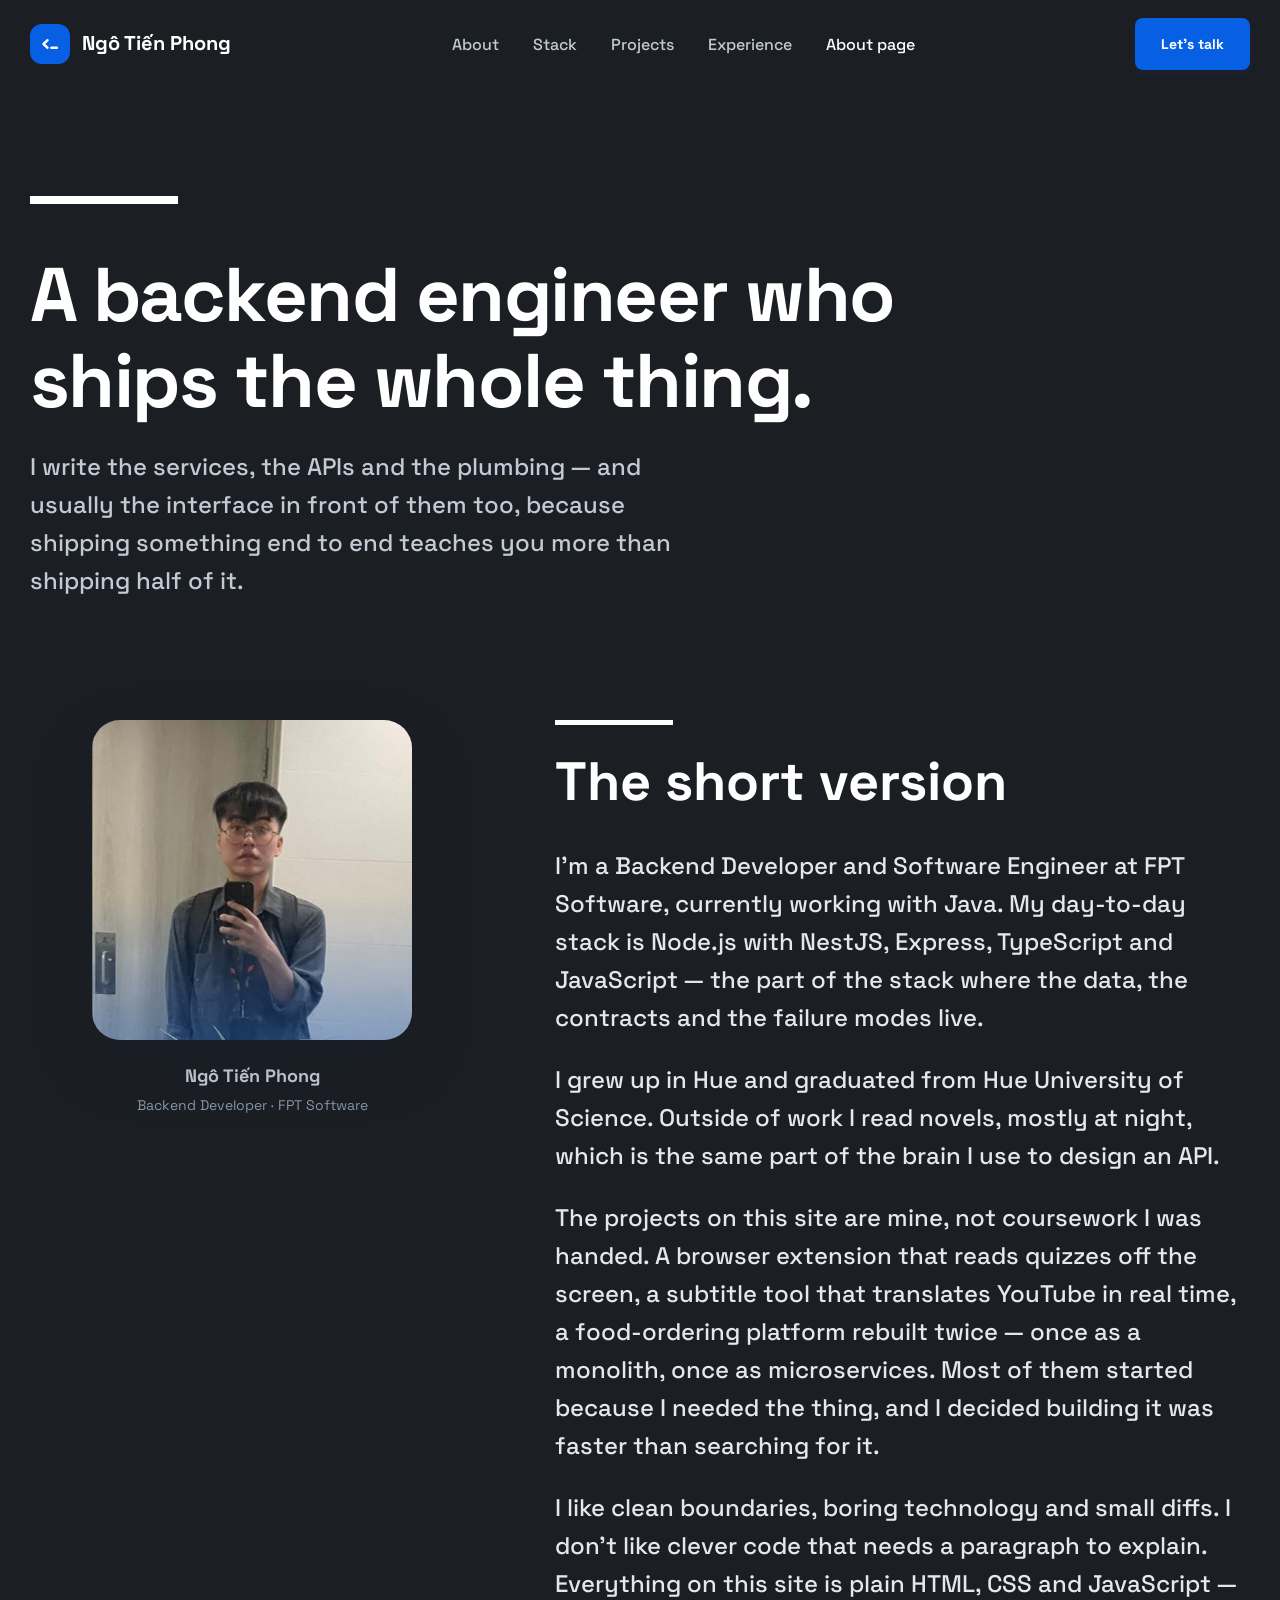
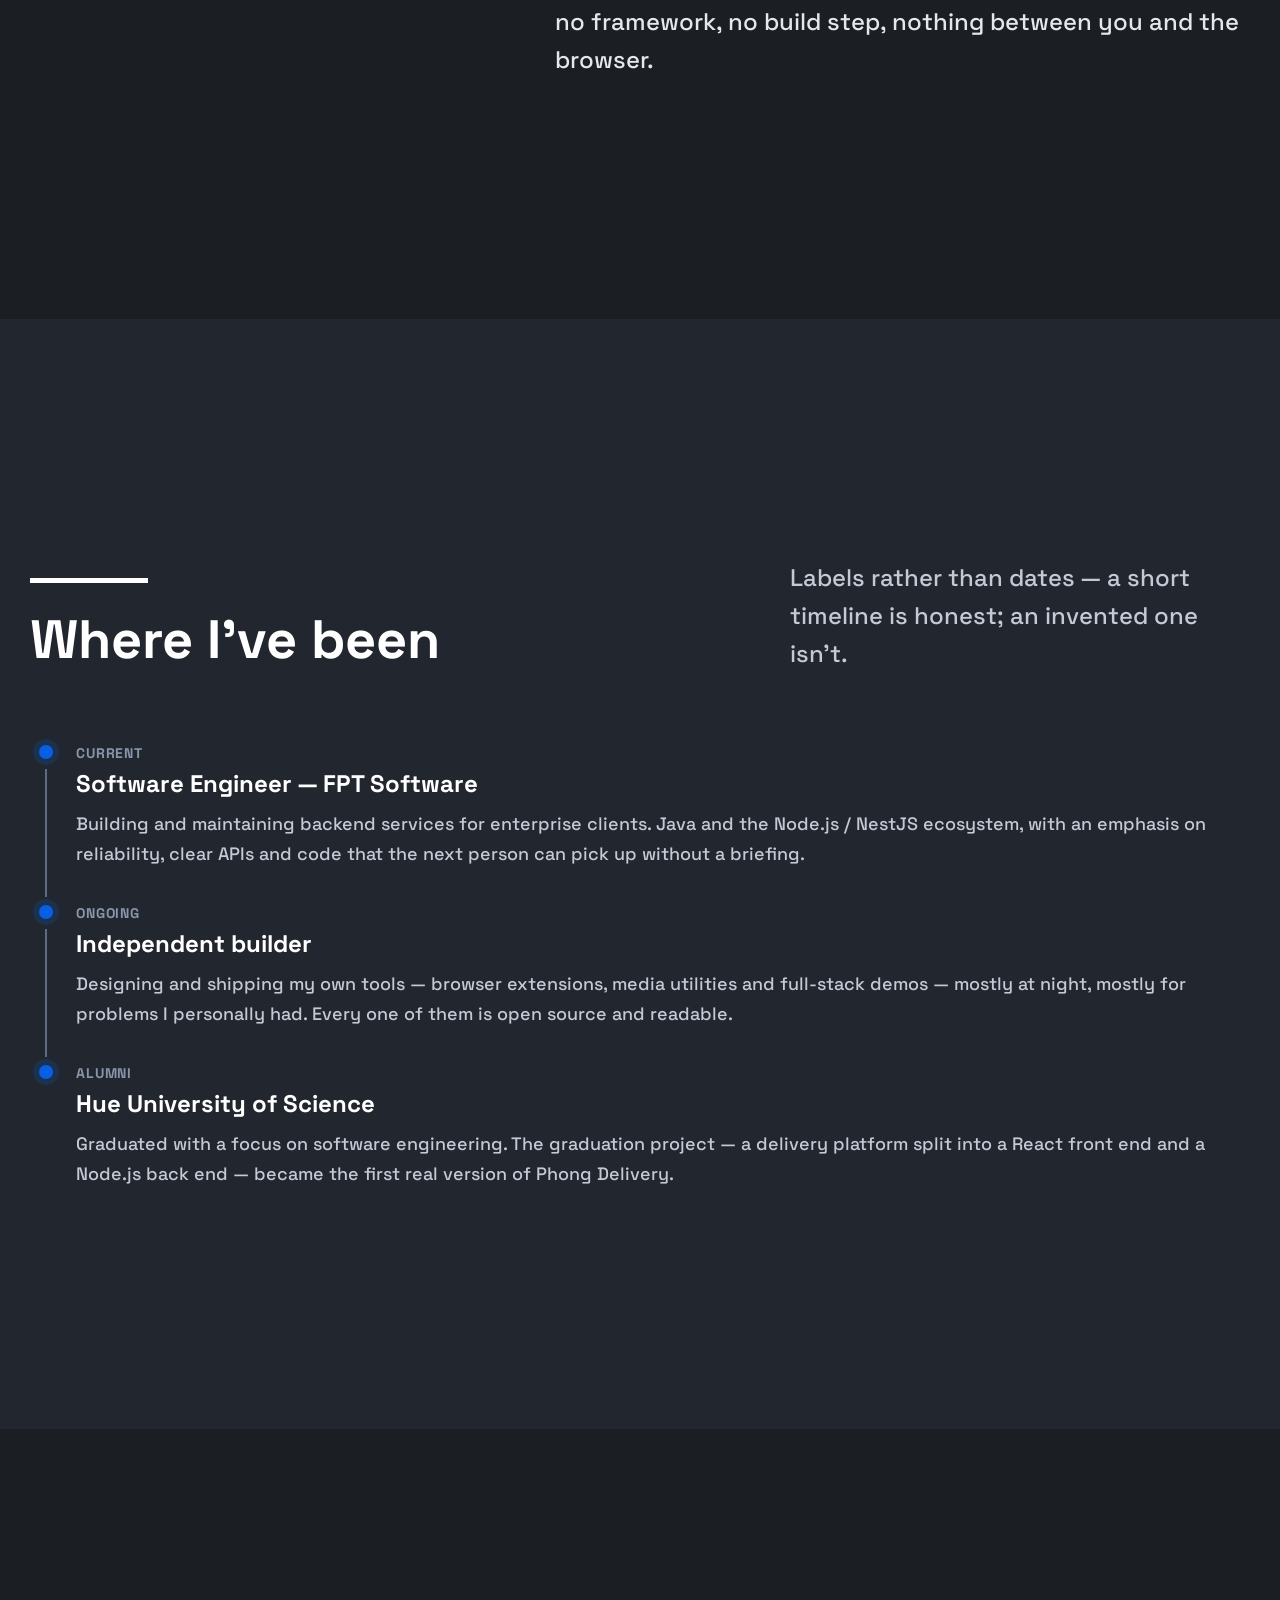
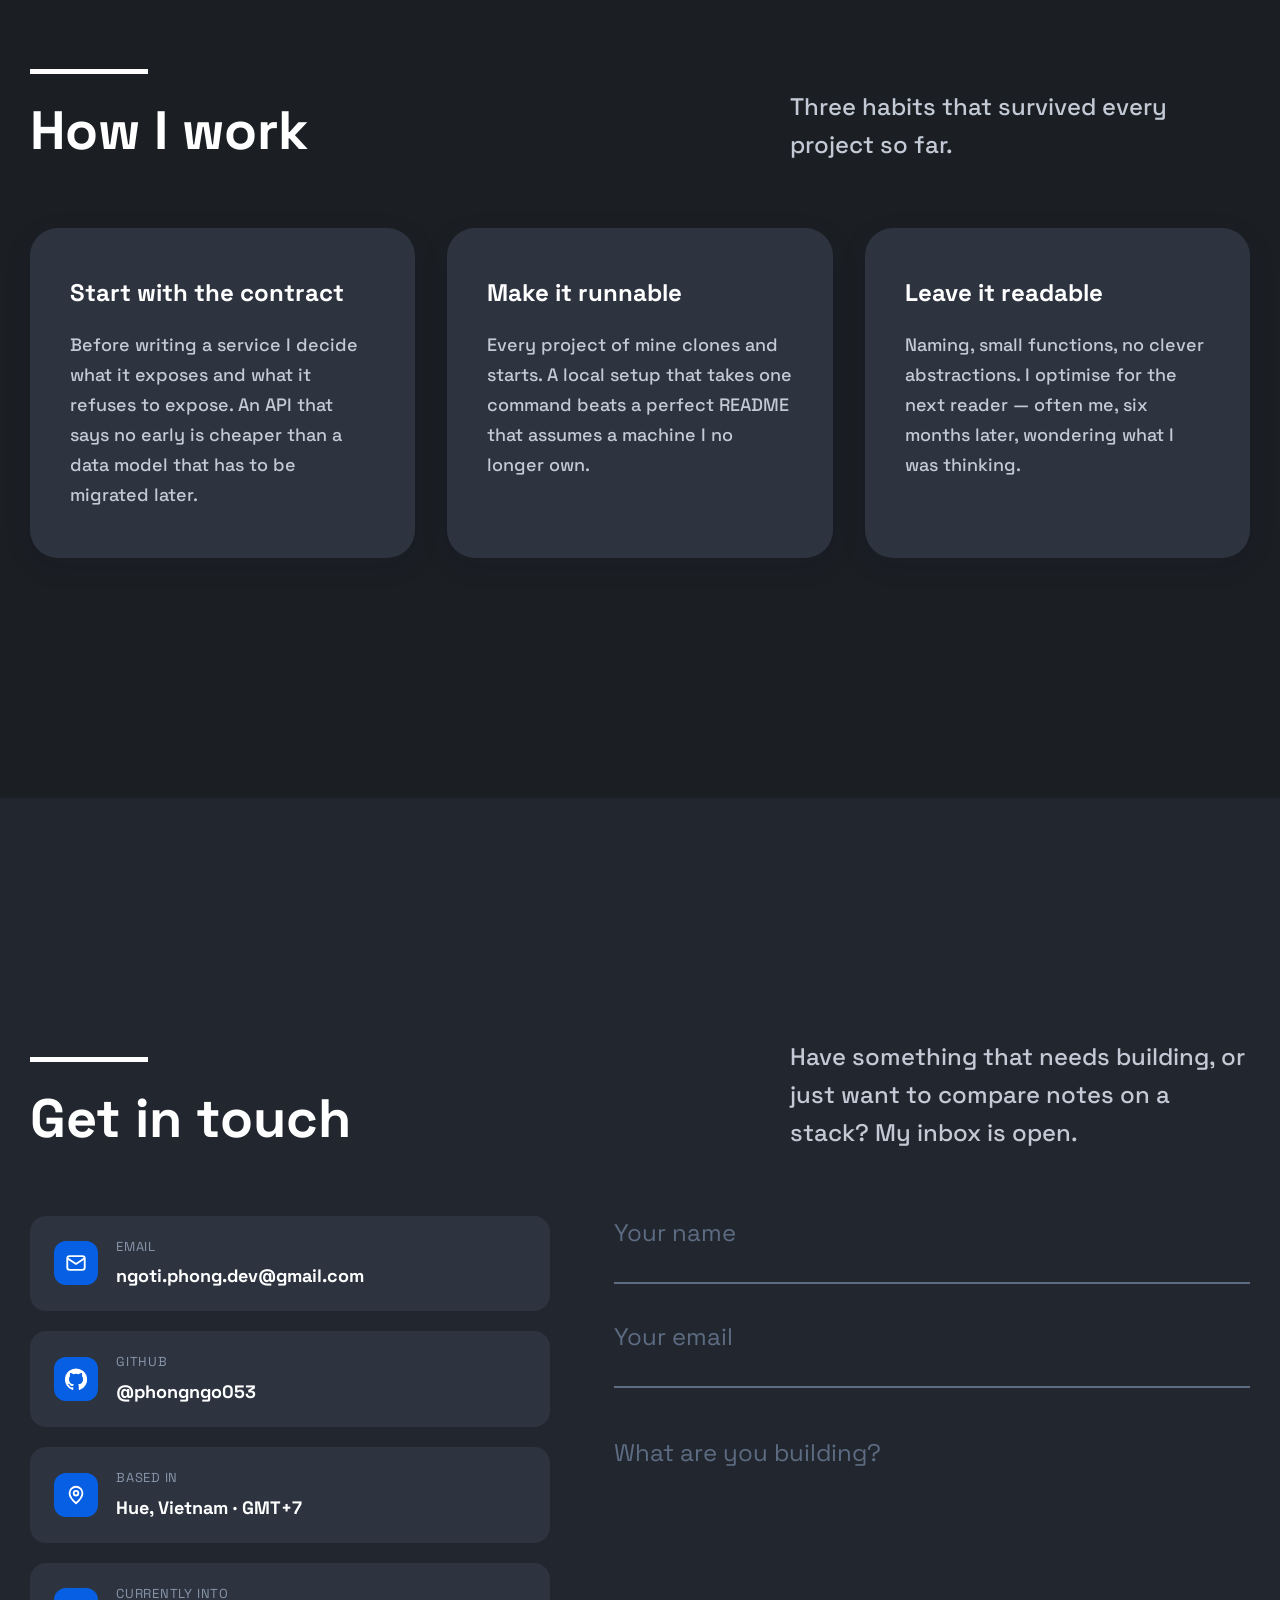
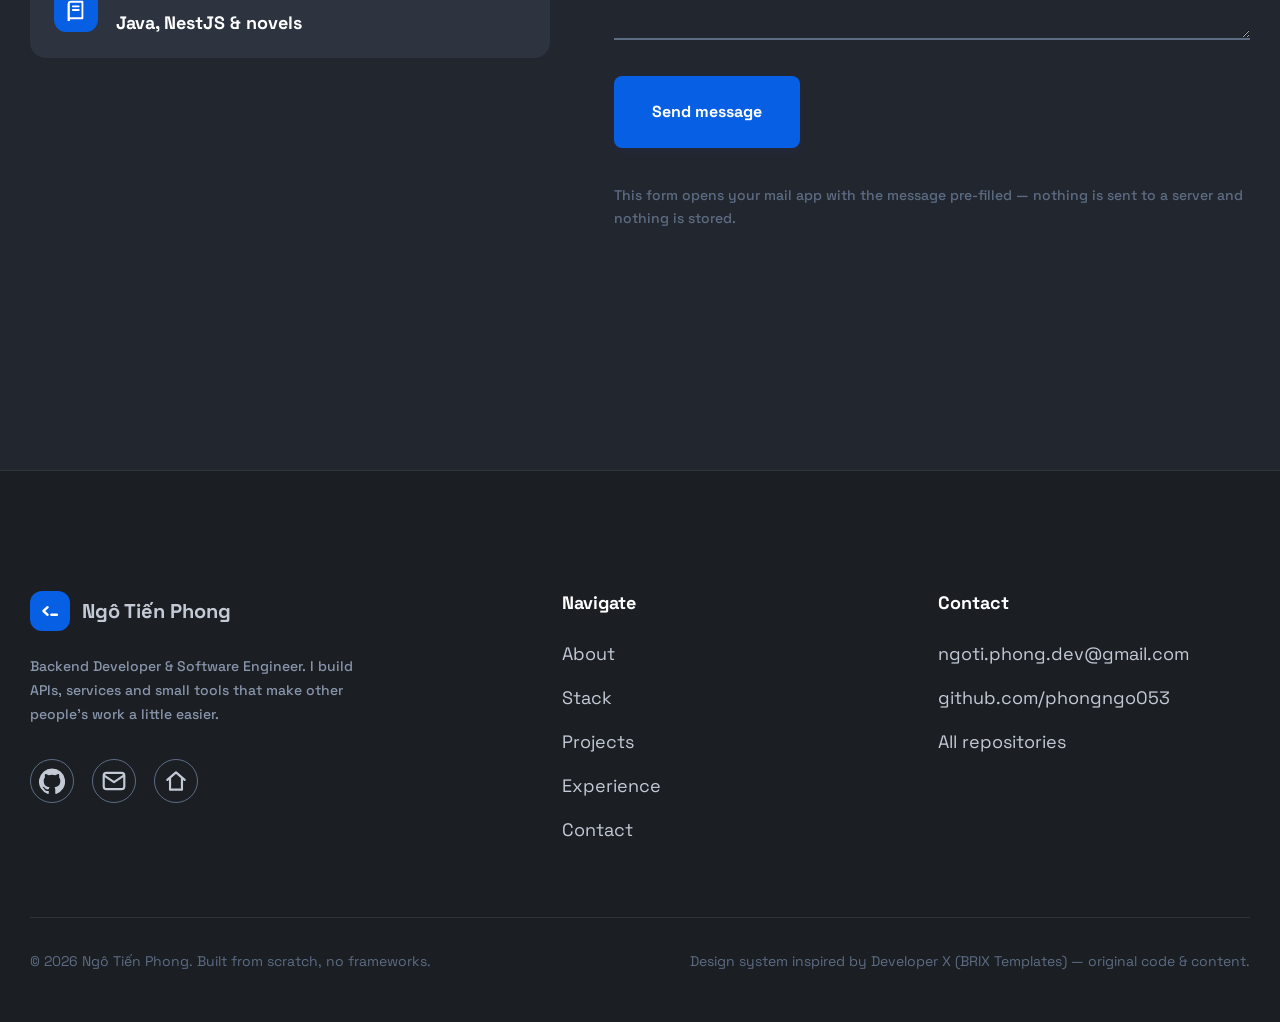
==== about.html @ 25b79b1d "Build personal portfolio site in the Developer X design language Static HTML/CSS/vanilla-JS portfoli" ====
<!DOCTYPE html>
<html lang="en">
<head>
  <meta charset="UTF-8">
  <meta name="viewport" content="width=device-width, initial-scale=1.0">
  <title>About &amp; Contact — Ngô Tiến Phong</title>
  <meta name="description" content="Who I am, how I work, and how to reach me — Ngô Tiến Phong, Backend Developer & Software Engineer at FPT Software.">
  <meta name="author" content="Ngô Tiến Phong">
  <meta name="theme-color" content="#1b1f24">

  <link rel="icon" type="image/svg+xml" href="assets/favicon.svg">
  <link rel="preconnect" href="https://fonts.googleapis.com">
  <link rel="preconnect" href="https://fonts.gstatic.com" crossorigin>
  <link rel="stylesheet" href="https://fonts.googleapis.com/css2?family=Space+Grotesk:wght@300;400;500;600;700&display=swap">
  <link rel="stylesheet" href="css/main.css">
</head>
<body>

  <!-- ============================== NAV ============================== -->
  <header class="nav">
    <div class="container nav-inner">
      <a class="nav-logo" href="index.html" aria-label="Ngô Tiến Phong — home">
        <span class="logo-mark" aria-hidden="true">
          <svg width="22" height="22" viewBox="0 0 64 64" fill="none" stroke="currentColor" stroke-width="7" stroke-linecap="round" stroke-linejoin="round">
            <path d="M25 21 L13 32 L25 43"/>
            <path d="M36 43 H52"/>
          </svg>
        </span>
        <span>Ngô Tiến Phong</span>
      </a>

      <nav aria-label="Primary">
        <ul class="nav-links" id="nav-links">
          <li><a href="index.html#about">About</a></li>
          <li><a href="index.html#stack">Stack</a></li>
          <li><a href="projects.html">Projects</a></li>
          <li><a href="index.html#experience">Experience</a></li>
          <li><a href="about.html" class="is-active">About page</a></li>
        </ul>
      </nav>

      <div class="nav-actions">
        <a class="btn btn-primary btn-small" href="#contact">Let's talk</a>
        <button class="nav-toggle" id="nav-toggle" type="button" aria-expanded="false" aria-controls="nav-links" aria-label="Toggle navigation">
          <span></span>
        </button>
      </div>
    </div>
  </header>

  <main>

    <!-- ============================== PAGE HERO ============================== -->
    <section class="page-hero">
      <div class="container">
        <div class="heading-top-line large" aria-hidden="true"></div>
        <h1 class="display-2">A backend engineer who ships the whole thing.</h1>
        <p>
          I write the services, the APIs and the plumbing — and usually the interface in front of them
          too, because shipping something end to end teaches you more than shipping half of it.
        </p>
      </div>
    </section>

    <!-- ============================== STORY ============================== -->
    <section class="section" style="padding-top:40px">
      <div class="container">
        <div class="about-layout">

          <div class="about-media reveal">
            <div class="about-avatar">
              <img src="assets/avatar.png" width="447" height="447" alt="Ngô Tiến Phong">
            </div>
            <div class="about-media-caption">
              <span class="h5">Ngô Tiến Phong</span>
              <span class="body-small text-neutral-500">Backend Developer · FPT Software</span>
            </div>
          </div>

          <div class="about-body reveal">
            <div class="heading-top-line" aria-hidden="true"></div>
            <h2 class="h1">The short version</h2>

            <p class="body-large">
              I'm a Backend Developer and Software Engineer at FPT Software, currently working with
              Java. My day-to-day stack is Node.js with NestJS, Express, TypeScript and JavaScript —
              the part of the stack where the data, the contracts and the failure modes live.
            </p>

            <p class="body-large">
              I grew up in Hue and graduated from Hue University of Science. Outside of work I read
              novels, mostly at night, which is the same part of the brain I use to design an API.
            </p>

            <p class="body-large">
              The projects on this site are mine, not coursework I was handed. A browser extension
              that reads quizzes off the screen, a subtitle tool that translates YouTube in real time,
              a food-ordering platform rebuilt twice — once as a monolith, once as microservices.
              Most of them started because I needed the thing, and I decided building it was faster
              than searching for it.
            </p>

            <p class="body-large">
              I like clean boundaries, boring technology and small diffs. I don't like clever code
              that needs a paragraph to explain. Everything on this site is plain HTML, CSS and
              JavaScript — no framework, no build step, nothing between you and the browser.
            </p>
          </div>

        </div>
      </div>
    </section>

    <!-- ============================== TIMELINE ============================== -->
    <section class="section section-alt">
      <div class="container">
        <div class="section-head reveal">
          <div>
            <div class="heading-top-line" aria-hidden="true"></div>
            <h2 class="h1">Where I've been</h2>
          </div>
          <p class="body-large">
            Labels rather than dates — a short timeline is honest; an invented one isn't.
          </p>
        </div>

        <div class="timeline reveal">
          <div class="timeline-item">
            <span class="period">Current</span>
            <h3 class="h3">Software Engineer — FPT Software</h3>
            <p class="body-default">
              Building and maintaining backend services for enterprise clients. Java and the
              Node.js / NestJS ecosystem, with an emphasis on reliability, clear APIs and code that
              the next person can pick up without a briefing.
            </p>
          </div>

          <div class="timeline-item">
            <span class="period">Ongoing</span>
            <h3 class="h3">Independent builder</h3>
            <p class="body-default">
              Designing and shipping my own tools — browser extensions, media utilities and full-stack
              demos — mostly at night, mostly for problems I personally had. Every one of them is open
              source and readable.
            </p>
          </div>

          <div class="timeline-item">
            <span class="period">Alumni</span>
            <h3 class="h3">Hue University of Science</h3>
            <p class="body-default">
              Graduated with a focus on software engineering. The graduation project — a delivery
              platform split into a React front end and a Node.js back end — became the first real
              version of Phong Delivery.
            </p>
          </div>
        </div>
      </div>
    </section>

    <!-- ============================== HOW I WORK ============================== -->
    <section class="section">
      <div class="container">
        <div class="section-head reveal">
          <div>
            <div class="heading-top-line" aria-hidden="true"></div>
            <h2 class="h1">How I work</h2>
          </div>
          <p class="body-large">
            Three habits that survived every project so far.
          </p>
        </div>

        <div class="cards-grid">
          <div class="card card-feature reveal">
            <h3 class="h3">Start with the contract</h3>
            <p class="body-default">
              Before writing a service I decide what it exposes and what it refuses to expose. An API
              that says no early is cheaper than a data model that has to be migrated later.
            </p>
          </div>

          <div class="card card-feature reveal">
            <h3 class="h3">Make it runnable</h3>
            <p class="body-default">
              Every project of mine clones and starts. A local setup that takes one command beats a
              perfect README that assumes a machine I no longer own.
            </p>
          </div>

          <div class="card card-feature reveal">
            <h3 class="h3">Leave it readable</h3>
            <p class="body-default">
              Naming, small functions, no clever abstractions. I optimise for the next reader — often
              me, six months later, wondering what I was thinking.
            </p>
          </div>
        </div>
      </div>
    </section>

    <!-- ============================== CONTACT ============================== -->
    <section class="section section-alt" id="contact">
      <div class="container">
        <div class="section-head reveal">
          <div>
            <div class="heading-top-line" aria-hidden="true"></div>
            <h2 class="h1">Get in touch</h2>
          </div>
          <p class="body-large">
            Have something that needs building, or just want to compare notes on a stack? My inbox
            is open.
          </p>
        </div>

        <div class="contact-grid">

          <div class="contact-list reveal">
            <a class="contact-item" href="mailto:ngoti.phong.dev@gmail.com">
              <span class="icon" aria-hidden="true">
                <svg viewBox="0 0 24 24" fill="none" stroke="#fff" stroke-width="2" stroke-linecap="round" stroke-linejoin="round">
                  <rect x="2.5" y="4.5" width="19" height="15" rx="2.5"/>
                  <path d="m3 7 9 6 9-6"/>
                </svg>
              </span>
              <span>
                <span class="label">Email</span>
                <span class="value">ngoti.phong.dev@gmail.com</span>
              </span>
            </a>

            <a class="contact-item" href="https://github.com/phongngo053" target="_blank" rel="noopener">
              <span class="icon" aria-hidden="true">
                <svg viewBox="0 0 24 24" fill="#fff">
                  <path d="M12 .5a12 12 0 0 0-3.79 23.4c.6.11.82-.26.82-.58v-2.2c-3.34.73-4.04-1.42-4.04-1.42-.55-1.4-1.34-1.77-1.34-1.77-1.09-.75.08-.73.08-.73 1.21.08 1.84 1.24 1.84 1.24 1.07 1.84 2.81 1.31 3.5 1 .11-.78.42-1.31.76-1.61-2.67-.3-5.47-1.34-5.47-5.96 0-1.32.47-2.39 1.24-3.23-.13-.3-.54-1.53.12-3.18 0 0 1.01-.32 3.3 1.23a11.5 11.5 0 0 1 6 0c2.29-1.55 3.3-1.23 3.3-1.23.66 1.65.25 2.88.12 3.18.77.84 1.23 1.91 1.23 3.23 0 4.63-2.8 5.65-5.48 5.95.43.37.82 1.1.82 2.22v3.29c0 .32.21.7.83.58A12 12 0 0 0 12 .5Z"/>
                </svg>
              </span>
              <span>
                <span class="label">GitHub</span>
                <span class="value">@phongngo053</span>
              </span>
            </a>

            <div class="contact-item">
              <span class="icon" aria-hidden="true">
                <svg viewBox="0 0 24 24" fill="none" stroke="#fff" stroke-width="2" stroke-linecap="round" stroke-linejoin="round">
                  <path d="M12 21s7-6.1 7-11a7 7 0 1 0-14 0c0 4.9 7 11 7 11Z"/>
                  <circle cx="12" cy="10" r="2.5"/>
                </svg>
              </span>
              <span>
                <span class="label">Based in</span>
                <span class="value">Hue, Vietnam · GMT+7</span>
              </span>
            </div>

            <div class="contact-item">
              <span class="icon" aria-hidden="true">
                <svg viewBox="0 0 24 24" fill="none" stroke="#fff" stroke-width="2" stroke-linecap="round" stroke-linejoin="round">
                  <path d="M4 5.5A2.5 2.5 0 0 1 6.5 3H19v18H6.5A2.5 2.5 0 0 0 4 23.5Z"/>
                  <path d="M4 5.5v18"/>
                  <path d="M8.5 8h6.5M8.5 12h6.5"/>
                </svg>
              </span>
              <span>
                <span class="label">Currently into</span>
                <span class="value">Java, NestJS &amp; novels</span>
              </span>
            </div>
          </div>

          <form class="contact-form reveal" id="contact-form" novalidate>
            <input class="input" type="text" id="name" name="name" placeholder="Your name" autocomplete="name" required>
            <input class="input" type="email" id="email" name="email" placeholder="Your email" autocomplete="email" required>
            <textarea class="input" id="message" name="message" rows="5" placeholder="What are you building?" required></textarea>
            <button class="btn btn-primary" type="submit">Send message</button>
            <p class="form-note">
              This form opens your mail app with the message pre-filled — nothing is sent to a server
              and nothing is stored.
            </p>
          </form>

        </div>
      </div>
    </section>

  </main>

  <!-- ============================== FOOTER ============================== -->
  <footer class="footer">
    <div class="container">
      <div class="footer-grid">
        <div>
          <a class="nav-logo" href="index.html">
            <span class="logo-mark" aria-hidden="true">
              <svg width="22" height="22" viewBox="0 0 64 64" fill="none" stroke="currentColor" stroke-width="7" stroke-linecap="round" stroke-linejoin="round">
                <path d="M25 21 L13 32 L25 43"/>
                <path d="M36 43 H52"/>
              </svg>
            </span>
            <span>Ngô Tiến Phong</span>
          </a>
          <p class="body-small text-neutral-500 mt-24" style="max-width:340px">
            Backend Developer &amp; Software Engineer. I build APIs, services and small tools that
            make other people's work a little easier.
          </p>
          <div class="social-row mt-32">
            <a href="https://github.com/phongngo053" target="_blank" rel="noopener" aria-label="GitHub">
              <svg class="social-icon" viewBox="0 0 24 24" fill="currentColor" aria-hidden="true">
                <path d="M12 .5a12 12 0 0 0-3.79 23.4c.6.11.82-.26.82-.58v-2.2c-3.34.73-4.04-1.42-4.04-1.42-.55-1.4-1.34-1.77-1.34-1.77-1.09-.75.08-.73.08-.73 1.21.08 1.84 1.24 1.84 1.24 1.07 1.84 2.81 1.31 3.5 1 .11-.78.42-1.31.76-1.61-2.67-.3-5.47-1.34-5.47-5.96 0-1.32.47-2.39 1.24-3.23-.13-.3-.54-1.53.12-3.18 0 0 1.01-.32 3.3 1.23a11.5 11.5 0 0 1 6 0c2.29-1.55 3.3-1.23 3.3-1.23.66 1.65.25 2.88.12 3.18.77.84 1.23 1.91 1.23 3.23 0 4.63-2.8 5.65-5.48 5.95.43.37.82 1.1.82 2.22v3.29c0 .32.21.7.83.58A12 12 0 0 0 12 .5Z"/>
              </svg>
            </a>
            <a href="mailto:ngoti.phong.dev@gmail.com" aria-label="Email">
              <svg class="social-icon" viewBox="0 0 24 24" fill="none" stroke="currentColor" stroke-width="2" stroke-linecap="round" stroke-linejoin="round" aria-hidden="true">
                <rect x="2.5" y="4.5" width="19" height="15" rx="2.5"/>
                <path d="m3 7 9 6 9-6"/>
              </svg>
            </a>
            <a href="index.html" aria-label="Home">
              <svg class="social-icon" viewBox="0 0 24 24" fill="none" stroke="currentColor" stroke-width="2" stroke-linecap="round" stroke-linejoin="round" aria-hidden="true">
                <path d="m4 11 8-7 8 7"/>
                <path d="M6.5 10v10h11V10"/>
              </svg>
            </a>
          </div>
        </div>

        <div>
          <h4 class="h5">Navigate</h4>
          <ul>
            <li><a href="index.html#about">About</a></li>
            <li><a href="index.html#stack">Stack</a></li>
            <li><a href="projects.html">Projects</a></li>
            <li><a href="index.html#experience">Experience</a></li>
            <li><a href="about.html">Contact</a></li>
          </ul>
        </div>

        <div>
          <h4 class="h5">Contact</h4>
          <ul>
            <li><a href="mailto:ngoti.phong.dev@gmail.com">ngoti.phong.dev@gmail.com</a></li>
            <li><a href="https://github.com/phongngo053" target="_blank" rel="noopener">github.com/phongngo053</a></li>
            <li><a href="https://github.com/phongngo053?tab=repositories" target="_blank" rel="noopener">All repositories</a></li>
          </ul>
        </div>
      </div>

      <div class="footer-bottom">
        <span>© <span data-year>2026</span> Ngô Tiến Phong. Built from scratch, no frameworks.</span>
        <span>Design system inspired by Developer X (BRIX Templates) — original code &amp; content.</span>
      </div>
    </div>
  </footer>

  <script src="js/main.js"></script>
</body>
</html>
---- css/main.css ----
/* ==========================================================================
   Ngô Tiến Phong — Personal Portfolio
   Design system ported from the "Developer X" Webflow template by BRIX
   Templates (tokens / layout primitives / component geometry).
   All content, copy and artwork in this project are original.

   1. Tokens
   2. Reset & base
   3. Typography
   4. Layout primitives
   5. Components
   6. Page sections
   7. Utilities
   8. Responsive
   ========================================================================== */

/* 1. Tokens ---------------------------------------------------------------- */
:root {
  /* Neutrals */
  --neutral--800: #1b1f24;
  --neutral--700: #2d343f;
  --neutral--600: #5d6c83;
  --neutral--500: #8895aa;
  --neutral--400: #c3cad5;
  --neutral--300: #e4e7ec;
  --neutral--200: #f0f2f4;
  --neutral--100: #ffffff;

  /* Brand */
  --accent--primary-1: #075fe4;
  --accent--primary-2: #2e81ff;
  --accent--primary-3: #8fc3ff;
  --accent--primary-4: #eaf4ff;

  /* System — green */
  --system--green-400: #11845b;
  --system--green-300: #05c168;
  --system--green-200: #7fdca4;
  --system--green-100: #def2e6;

  /* System — orange */
  --system--orange-400: #d5691b;
  --system--orange-300: #ff9e2c;
  --system--orange-200: #ffd19b;
  --system--orange-100: #fff3e4;

  /* Shadows */
  --general--shadow-01: #14142b0f;
  --general--shadow-02: #14142b14;
  --general--shadow-03: #14142b1a;
  --general--shadow-04: #14142b24;
  --general--shadow-05: #14142b29;
  --general--shadow-06: #14142b3d;
  --button-shadow--color-01: #4a3aff0f;
  --button-shadow--color-02: #3a8fff14;
  --button-shadow--color-03: #3a8fff14;
  --button-shadow--white-01: #14142b0a;
  --button-shadow--white-02: #14142b0f;
  --button-shadow--white-03: #14142b1a;

  /* Type */
  --font-primary: "Space Grotesk", "SpaceGrotesk", -apple-system, BlinkMacSystemFont,
    "Segoe UI", Roboto, Helvetica, Arial, sans-serif;

  /* Rhythm */
  --container-max: 1268px;
  --gutter: 24px;
  --section-space: 240px;
  --radius-card: 28px;
  --radius-control: 8px;
  --radius-badge: 10px;
  --nav-height: 88px;
}

/* 2. Reset & base ---------------------------------------------------------- */
*,
*::before,
*::after {
  box-sizing: border-box;
}

html {
  scroll-behavior: smooth;
  scroll-padding-top: calc(var(--nav-height) + 24px);
  -webkit-text-size-adjust: 100%;
}

body {
  margin: 0;
  background-color: var(--neutral--800);
  color: var(--neutral--400);
  font-family: var(--font-primary);
  font-size: 18px;
  line-height: 1.667;
  -webkit-font-smoothing: antialiased;
  -moz-osx-font-smoothing: grayscale;
  overflow-x: hidden;
}

body.nav-open {
  overflow: hidden;
}

img,
svg,
video {
  display: block;
  max-width: 100%;
}

a {
  color: inherit;
  text-decoration: none;
}

button {
  font-family: inherit;
}

::selection {
  background: var(--accent--primary-1);
  color: var(--neutral--100);
}

:focus-visible {
  outline: 2px solid var(--accent--primary-3);
  outline-offset: 3px;
  border-radius: 4px;
}

/* 3. Typography ------------------------------------------------------------ */
.display-1,
.display-2,
.display-3,
.display-4,
.display-5,
.h1,
.h2,
.h3,
.h4,
.h5,
.h6,
p,
h1,
h2,
h3,
h4,
h5,
h6 {
  margin: 0;
  font-weight: 500;
}

.display-1 { font-size: 90px; line-height: 1.111; font-weight: 700; letter-spacing: -0.02em; }
.display-2 { font-size: 76px; line-height: 1.132; font-weight: 700; letter-spacing: -0.02em; }
.display-3 { font-size: 52px; line-height: 1.231; font-weight: 700; letter-spacing: -0.015em; }
.display-4 { font-size: 38px; line-height: 1.211; font-weight: 700; letter-spacing: -0.01em; }
.display-5 { font-size: 34px; line-height: 1.441; font-weight: 700; }

.h1 { font-size: 54px; line-height: 1.222; font-weight: 700; }
.h2 { font-size: 38px; line-height: 1.447; font-weight: 700; }
.h3 { font-size: 24px; line-height: 1.417; font-weight: 700; }
.h4 { font-size: 22px; line-height: 1.273; font-weight: 700; }
.h5 { font-size: 18px; line-height: 1.333; font-weight: 700; }
.h6 { font-size: 16px; line-height: 1.375; font-weight: 700; }

.text-400 { font-size: 24px; line-height: 1.083; }
.text-300 { font-size: 20px; line-height: 1.1; }
.text-200 { font-size: 18px; line-height: 1.111; }
.text-100 { font-size: 16px; line-height: 1.125; }

.body-large { font-size: 24px; line-height: 1.583; }
.body-default { font-size: 18px; line-height: 1.667; }
.body-small { font-size: 14px; line-height: 1.714; }

.medium { font-weight: 500; }
.bold { font-weight: 700; color: var(--neutral--100); }
.italic { font-style: italic; }

.text-neutral-100 { color: var(--neutral--100); }
.text-neutral-400 { color: var(--neutral--400); }
.text-neutral-500 { color: var(--neutral--500); }
.text-neutral-600 { color: var(--neutral--600); }
.text-accent { color: var(--accent--primary-3); }

.text-center { text-align: center; }
.text-balance { text-wrap: balance; }

blockquote {
  margin: 0;
  padding: 0;
  border: 0;
  font-size: 18px;
  line-height: 30px;
  font-style: italic;
  color: var(--neutral--300);
}

/* 4. Layout primitives ------------------------------------------------------ */
.container {
  width: 100%;
  max-width: var(--container-max);
  margin: 0 auto;
  padding: 0 var(--gutter);
}

.container-small {
  max-width: 600px;
}

.section {
  padding: var(--section-space) 0;
}

.section-alt {
  background-color: rgba(45, 52, 63, 0.4);
}

.section-tight {
  padding: 120px 0;
}

.grid {
  display: grid;
  gap: 16px;
}

.grid-1-column { grid-template-columns: minmax(0, 1fr); }
.grid-2-columns { grid-template-columns: repeat(2, minmax(0, 1fr)); }
.grid-3-columns { grid-template-columns: repeat(3, minmax(0, 1fr)); }
.grid-4-columns { grid-template-columns: repeat(4, minmax(0, 1fr)); }

.gap-16 { gap: 16px; }
.gap-28 { gap: 28px; }
.gap-40 { gap: 40px; }
.gap-64 { gap: 64px; }

.flex { display: flex; }
.flex-col { flex-direction: column; }
.items-center { align-items: center; }
.justify-between { justify-content: space-between; }
.flex-wrap { flex-wrap: wrap; }

.buttons-row {
  display: flex;
  align-items: center;
  gap: 16px;
  flex-wrap: wrap;
}

.heading-top-line {
  background-color: var(--neutral--100);
  max-width: 118px;
  min-height: 5px;
  margin-bottom: 24px;
}

.heading-top-line.large {
  max-width: 148px;
  min-height: 8px;
  margin-bottom: 48px;
}

.paragraph-underline {
  background-color: var(--neutral--100);
  max-width: 56px;
  min-height: 6px;
  margin-top: 32px;
}

.link-underline {
  display: inline-flex;
  align-items: center;
  gap: 10px;
  color: var(--neutral--100);
  font-weight: 700;
  padding-bottom: 3px;
  border-bottom: 3px solid var(--accent--primary-1);
  transition: color 0.3s, border-color 0.3s;
}

.link-underline.medium { border-bottom-width: 2px; }
.link-underline.small { border-bottom-width: 1.5px; }

.link-underline:hover {
  color: var(--accent--primary-3);
  border-color: var(--neutral--100);
}

/* 5. Components ------------------------------------------------------------ */
/* Buttons ------------------------------------------------------------------ */
.btn {
  display: inline-flex;
  align-items: center;
  justify-content: center;
  gap: 12px;
  border: 0;
  cursor: pointer;
  text-align: center;
  transform-style: preserve-3d;
  border-radius: var(--radius-control);
  padding: 26px 38px;
  line-height: 20px;
  font-size: 16px;
  font-weight: 700;
  text-decoration: none;
  transition: background-color 0.3s, transform 0.3s, color 0.3s, border-color 0.3s;
}

.btn-primary {
  background-color: var(--accent--primary-1);
  color: var(--neutral--100);
  box-shadow: 0 4px 10px 0 var(--button-shadow--color-01);
}

.btn-primary:hover {
  background-color: var(--accent--primary-2);
  color: var(--neutral--100);
  transform: translateY(-2px);
}

.btn-secondary {
  border: 1px solid var(--neutral--300);
  background-color: var(--neutral--100);
  box-shadow: 0 4px 10px 0 var(--button-shadow--white-01);
  color: var(--neutral--800);
}

.btn-secondary:hover {
  border-color: var(--accent--primary-1);
  background-color: var(--neutral--100);
  color: var(--accent--primary-1);
  transform: translateY(-2px);
}

.btn-ghost {
  background-color: transparent;
  color: var(--neutral--100);
  border: 1px solid var(--neutral--600);
}

.btn-ghost:hover {
  border-color: var(--neutral--100);
  color: var(--neutral--100);
}

.btn-circle {
  width: 64px;
  height: 64px;
  padding: 0;
  border-radius: 50%;
  font-size: 26px;
}

.btn-circle-primary {
  background-color: var(--accent--primary-1);
  color: var(--neutral--100);
  box-shadow: 0 6px 20px 0 var(--button-shadow--color-02);
}

.btn-circle-primary:hover {
  background-color: var(--accent--primary-2);
  transform: translateY(-2px);
}

.btn-circle-secondary {
  background-color: var(--neutral--100);
  color: var(--neutral--800);
  box-shadow: 0 6px 20px 0 var(--button-shadow--white-02);
}

.btn-circle-secondary:hover {
  color: var(--accent--primary-1);
  transform: translateY(-2px);
}

.btn-small {
  padding: 16px 26px;
  font-size: 14px;
}

/* Badges ------------------------------------------------------------------- */
.badge {
  display: inline-block;
  border-radius: var(--radius-badge);
  padding: 18px 28px;
  font-size: 18px;
  font-weight: 700;
  line-height: 20px;
  color: var(--neutral--100);
}

.badge.small {
  padding: 14px 22px;
  font-size: 14px;
}

.badge-primary {
  background-color: var(--neutral--600);
  color: var(--neutral--100);
}

.badge-primary.accent {
  background-color: var(--accent--primary-1);
}

.badge-secondary {
  border: 1px solid var(--neutral--400);
  background-color: var(--neutral--100);
  box-shadow: 0 2px 12px 0 var(--general--shadow-01);
  color: var(--neutral--800);
}

.badge-outline {
  border: 1px solid var(--neutral--600);
  background-color: transparent;
  color: var(--neutral--300);
}

.badge-outline:hover {
  border-color: var(--accent--primary-1);
  color: var(--neutral--100);
}

/* Cards -------------------------------------------------------------------- */
.card {
  background-color: var(--neutral--700);
  border-radius: var(--radius-card);
  box-shadow: 0 8px 28px 0 var(--general--shadow-03);
}

.card-pad {
  padding: 48px;
}

.card-skills {
  padding: 52px 32px;
  text-align: center;
  display: flex;
  flex-direction: column;
  align-items: center;
  justify-content: center;
  gap: 20px;
  transition: transform 0.3s, background-color 0.3s;
}

.card-skills:hover {
  background-color: var(--neutral--600);
  transform: translateY(-6px);
}

.skill-mark {
  width: 68px;
  height: 68px;
  border-radius: 20px;
  display: grid;
  place-items: center;
  background-color: color-mix(in srgb, var(--mark, var(--accent--primary-1)) 18%, transparent);
  border: 1px solid color-mix(in srgb, var(--mark, var(--accent--primary-1)) 34%, transparent);
  color: var(--mark, var(--accent--primary-1));
  font-size: 22px;
  font-weight: 700;
  letter-spacing: -0.02em;
  line-height: 1;
  transition: transform 0.3s, box-shadow 0.3s;
}

.card-skills:hover .skill-mark {
  transform: scale(1.06);
  box-shadow: 0 8px 28px 0 var(--general--shadow-04);
}

.card-experience {
  display: grid;
  grid-template-columns: 1fr 1.42fr;
  gap: 28px;
  padding: 48px;
  align-items: start;
}

.card-project {
  overflow: hidden;
  display: flex;
  flex-direction: column;
  transition: transform 0.4s cubic-bezier(0.22, 1, 0.36, 1);
}

.card-project:hover {
  transform: scale3d(1.04, 1.04, 1.01);
  z-index: 2;
}

.card-project-visual {
  height: 220px;
  background-color: var(--neutral--600);
  display: grid;
  place-items: center;
  position: relative;
  overflow: hidden;
}

.card-project-visual::after {
  content: "";
  position: absolute;
  inset: 0;
  background: radial-gradient(circle at 30% 20%, rgba(7, 95, 228, 0.35), transparent 60%);
}

.card-project-visual svg,
.card-project-visual img {
  width: 84px;
  height: 84px;
  position: relative;
  z-index: 1;
}

.card-project-body {
  padding: 40px 34px 46px;
  display: flex;
  flex-direction: column;
  gap: 20px;
  flex: 1;
}

.card-project-tags {
  display: flex;
  flex-wrap: wrap;
  gap: 10px;
}

.card-project-title {
  font-size: 34px;
  line-height: 1.3;
  font-weight: 700;
  color: var(--neutral--100);
}

.card-project-body p {
  flex: 1;
}

/* Inputs ------------------------------------------------------------------- */
.input {
  width: 100%;
  background: transparent;
  border: 0;
  border-bottom: 2px solid var(--neutral--600);
  color: var(--neutral--100);
  font-family: inherit;
  font-size: 24px;
  line-height: 1.417;
  min-height: 68px;
  padding: 0 0 32px;
  transition: border-color 0.3s;
}

.input::placeholder {
  color: var(--neutral--600);
}

.input:hover,
.input:focus {
  border-bottom-color: var(--neutral--400);
  outline: none;
}

textarea.input {
  padding-top: 12px;
  resize: vertical;
  min-height: 140px;
}

.form-field {
  display: flex;
  flex-direction: column;
  gap: 12px;
}

.form-field label {
  font-size: 16px;
  font-weight: 700;
  color: var(--neutral--300);
}

/* Avatar ------------------------------------------------------------------- */
.avatar-circle {
  border-radius: 50%;
  object-fit: cover;
  background-color: var(--neutral--700);
}

.avatar-circle._01 { width: 32px; height: 32px; }
.avatar-circle._02 { width: 52px; height: 52px; }
.avatar-circle._03 { width: 96px; height: 96px; }
.avatar-circle._04 { width: 320px; height: 320px; }

.social-icon {
  width: 26px;
  height: 26px;
  display: block;
}

/* 6. Page sections --------------------------------------------------------- */
/* Nav ---------------------------------------------------------------------- */
.nav {
  position: fixed;
  top: 0;
  left: 0;
  right: 0;
  z-index: 900;
  height: var(--nav-height);
  display: flex;
  align-items: center;
  transition: background-color 0.3s, border-color 0.3s, backdrop-filter 0.3s;
  border-bottom: 1px solid transparent;
}

.nav.is-stuck {
  background-color: rgba(27, 31, 36, 0.86);
  backdrop-filter: blur(16px);
  -webkit-backdrop-filter: blur(16px);
  border-bottom-color: rgba(195, 202, 213, 0.12);
}

.nav-inner {
  display: flex;
  align-items: center;
  justify-content: space-between;
  gap: 24px;
  width: 100%;
}

.nav-logo {
  display: flex;
  align-items: center;
  gap: 12px;
  font-size: 20px;
  font-weight: 700;
  color: var(--neutral--100);
}

.nav-logo .logo-mark {
  width: 40px;
  height: 40px;
  border-radius: 12px;
  background: var(--accent--primary-1);
  display: grid;
  place-items: center;
  font-size: 18px;
  font-weight: 700;
  color: var(--neutral--100);
}

.nav-links {
  display: flex;
  align-items: center;
  gap: 34px;
  list-style: none;
  margin: 0;
  padding: 0;
}

.nav-links a {
  font-size: 16px;
  font-weight: 500;
  color: var(--neutral--400);
  transition: color 0.3s;
}

.nav-links a:hover,
.nav-links a.is-active {
  color: var(--neutral--100);
}

.nav-actions {
  display: flex;
  align-items: center;
  gap: 12px;
}

.nav-toggle {
  display: none;
  width: 48px;
  height: 48px;
  border: 1px solid var(--neutral--600);
  background: transparent;
  border-radius: 12px;
  color: var(--neutral--100);
  cursor: pointer;
  align-items: center;
  justify-content: center;
}

.nav-toggle span {
  display: block;
  width: 20px;
  height: 2px;
  background: currentColor;
  position: relative;
  transition: transform 0.3s, background-color 0.3s;
}

.nav-toggle span::before,
.nav-toggle span::after {
  content: "";
  position: absolute;
  left: 0;
  width: 20px;
  height: 2px;
  background: currentColor;
  transition: transform 0.3s;
}

.nav-toggle span::before { top: -6px; }
.nav-toggle span::after { top: 6px; }

.nav-toggle[aria-expanded="true"] span {
  background: transparent;
}

.nav-toggle[aria-expanded="true"] span::before {
  transform: translateY(6px) rotate(45deg);
}

.nav-toggle[aria-expanded="true"] span::after {
  transform: translateY(-6px) rotate(-45deg);
}

/* Hero --------------------------------------------------------------------- */
.hero {
  padding: 196px 0 112px;
  position: relative;
  overflow: hidden;
}

.hero::before {
  content: "";
  position: absolute;
  top: -180px;
  right: -160px;
  width: 720px;
  height: 720px;
  border-radius: 50%;
  background: radial-gradient(circle, rgba(7, 95, 228, 0.24), transparent 65%);
  pointer-events: none;
}

.hero-grid {
  display: grid;
  grid-template-columns: minmax(0, 1.28fr) minmax(0, 0.72fr);
  gap: 80px;
  align-items: center;
  position: relative;
  z-index: 1;
}

.hero-eyebrow {
  display: inline-flex;
  align-items: center;
  gap: 10px;
  font-size: 16px;
  font-weight: 700;
  color: var(--neutral--300);
  margin-bottom: 28px;
}

.hero-eyebrow .dot {
  width: 10px;
  height: 10px;
  border-radius: 50%;
  background: var(--system--green-300);
  box-shadow: 0 0 0 5px rgba(5, 193, 104, 0.16);
}

.hero h1 {
  color: var(--neutral--100);
  margin-bottom: 28px;
}

.hero h1 .accent {
  color: var(--accent--primary-3);
}

.hero-lead {
  max-width: 620px;
  margin-bottom: 40px;
  font-size: 24px;
  line-height: 1.583;
}

.hero-badges {
  display: flex;
  flex-wrap: wrap;
  gap: 12px;
  margin-top: 48px;
}

.hero-visual {
  position: relative;
}

.hero-visual-card {
  border-radius: var(--radius-card);
  background: var(--neutral--700);
  padding: 46px 34px;
  display: flex;
  flex-direction: column;
  align-items: center;
  gap: 24px;
  box-shadow: 0 24px 65px 0 var(--general--shadow-05);
}

.hero-visual-card img {
  border-radius: 50%;
  border: 6px solid var(--neutral--600);
}

.hero-status {
  display: inline-flex;
  align-items: center;
  gap: 10px;
  font-size: 14px;
  font-weight: 700;
  color: var(--neutral--100);
  background: var(--neutral--600);
  border-radius: 999px;
  padding: 10px 18px;
}

.hero-status .dot {
  width: 9px;
  height: 9px;
  border-radius: 50%;
  background: var(--system--green-300);
}

.scroll-down {
  display: flex;
  align-items: center;
  justify-content: center;
  width: 120px;
  height: 48px;
  margin-top: 72px;
  border-radius: 999px;
  background: var(--accent--primary-1);
  color: var(--neutral--100);
  font-size: 26px;
  transition: transform 0.3s, background-color 0.3s;
}

.scroll-down:hover {
  background: var(--accent--primary-2);
  transform: translateY(4px);
}

/* Section heading ---------------------------------------------------------- */
.section-head {
  display: flex;
  align-items: flex-end;
  justify-content: space-between;
  gap: 40px;
  margin-bottom: 64px;
}

.section-head h2 {
  color: var(--neutral--100);
  max-width: 780px;
}

.section-head p {
  max-width: 460px;
}

/* About -------------------------------------------------------------------- */
.about-grid {
  display: grid;
  grid-template-columns: minmax(0, 1fr) minmax(0, 1fr);
  gap: 64px;
  align-items: start;
}

.about-copy p + p {
  margin-top: 24px;
}

/* About page -------------------------------------------------------------- */
.about-layout {
  display: grid;
  grid-template-columns: minmax(0, 0.78fr) minmax(0, 1.22fr);
  gap: 80px;
  align-items: start;
}

.about-media {
  position: sticky;
  top: 120px;
  display: flex;
  flex-direction: column;
  gap: 24px;
  align-items: center;
  text-align: center;
}

.about-avatar {
  position: relative;
  width: 100%;
  max-width: 320px;
  aspect-ratio: 1;
  border-radius: 28px;
  overflow: hidden;
  background: var(--neutral--700);
  box-shadow: 0 24px 65px 0 var(--general--shadow-05);
}

.about-avatar img {
  width: 100%;
  height: 100%;
  object-fit: cover;
  display: block;
}

.about-avatar::after {
  content: "";
  position: absolute;
  inset: 0;
  background: linear-gradient(180deg, rgba(7, 95, 228, 0) 55%, rgba(7, 95, 228, 0.32) 100%);
}

.about-media-caption {
  display: flex;
  flex-direction: column;
  gap: 6px;
}

.about-body h2 {
  color: var(--neutral--100);
  margin-bottom: 32px;
}

.about-body p + p {
  margin-top: 24px;
}

.about-body p {
  color: var(--neutral--300);
}

/* Cards grid (about page) ------------------------------------------------- */
.cards-grid {
  display: grid;
  grid-template-columns: repeat(3, minmax(0, 1fr));
  gap: 32px;
}

.card-feature {
  padding: 48px 40px;
  display: flex;
  flex-direction: column;
  gap: 20px;
  transition: transform 0.3s, background-color 0.3s;
}

.card-feature:hover {
  background-color: var(--neutral--600);
  transform: translateY(-6px);
}

.card-feature h3 {
  color: var(--neutral--100);
}

/* Stack -------------------------------------------------------------------- */
.stack-grid {
  display: grid;
  grid-template-columns: repeat(4, minmax(0, 1fr));
  gap: 28px;
}

/* Projects ----------------------------------------------------------------- */
.projects-grid {
  display: grid;
  grid-template-columns: repeat(2, minmax(0, 1fr));
  gap: 52px 32px;
}

.projects-grid.gap-28 {
  gap: 28px;
}

/* Filter chips ------------------------------------------------------------- */
.filter-row {
  display: flex;
  flex-wrap: wrap;
  gap: 12px;
  margin-bottom: 56px;
}

.chip {
  border: 1px solid var(--neutral--600);
  background: transparent;
  color: var(--neutral--300);
  border-radius: var(--radius-badge);
  padding: 12px 22px;
  font-size: 16px;
  font-weight: 700;
  cursor: pointer;
  transition: background-color 0.25s, color 0.25s, border-color 0.25s;
}

.chip:hover {
  border-color: var(--neutral--400);
  color: var(--neutral--100);
}

.chip.is-active {
  background: var(--accent--primary-1);
  border-color: var(--accent--primary-1);
  color: var(--neutral--100);
}

/* Experience --------------------------------------------------------------- */
.experience-list {
  display: flex;
  flex-direction: column;
  gap: 28px;
}

.experience-list ul {
  margin: 0;
  padding: 0;
  list-style: none;
  display: flex;
  flex-direction: column;
  gap: 12px;
}

.experience-list li {
  position: relative;
  padding-left: 26px;
  font-size: 18px;
  line-height: 1.667;
}

.experience-list li::before {
  content: "";
  position: absolute;
  left: 0;
  top: 12px;
  width: 9px;
  height: 9px;
  border-radius: 50%;
  background: var(--accent--primary-1);
}

.experience-role {
  display: flex;
  flex-direction: column;
  gap: 14px;
}

.experience-role .period {
  font-size: 14px;
  font-weight: 700;
  letter-spacing: 0.06em;
  text-transform: uppercase;
  color: var(--neutral--500);
}

/* Numbers strip ------------------------------------------------------------ */
.stats-grid {
  display: grid;
  grid-template-columns: repeat(4, minmax(0, 1fr));
  gap: 28px;
}

.stat {
  padding: 44px 32px;
  border-radius: var(--radius-card);
  background: var(--neutral--700);
  display: flex;
  flex-direction: column;
  gap: 8px;
}

.stat-value {
  font-size: 52px;
  line-height: 1.1;
  font-weight: 700;
  color: var(--neutral--100);
}

.stat-label {
  font-size: 16px;
  color: var(--neutral--500);
}

/* CTA ---------------------------------------------------------------------- */
.cta {
  border-radius: var(--radius-card);
  background: var(--neutral--700);
  padding: 96px 64px;
  text-align: center;
  position: relative;
  overflow: hidden;
}

.cta::after {
  content: "";
  position: absolute;
  bottom: -220px;
  left: 50%;
  transform: translateX(-50%);
  width: 640px;
  height: 640px;
  border-radius: 50%;
  background: radial-gradient(circle, rgba(7, 95, 228, 0.3), transparent 62%);
  pointer-events: none;
}

.cta > * {
  position: relative;
  z-index: 1;
}

.cta h2 {
  color: var(--neutral--100);
  max-width: 820px;
  margin: 0 auto 28px;
}

.cta p {
  max-width: 620px;
  margin: 0 auto 44px;
}

.cta .buttons-row {
  justify-content: center;
}

/* Footer ------------------------------------------------------------------- */
.footer {
  padding: 120px 0 48px;
  border-top: 1px solid rgba(195, 202, 213, 0.12);
}

.footer-grid {
  display: grid;
  grid-template-columns: 1.2fr 0.8fr 0.8fr;
  gap: 64px;
  padding-bottom: 72px;
}

.footer h4 {
  color: var(--neutral--100);
  margin-bottom: 24px;
}

.footer ul {
  list-style: none;
  margin: 0;
  padding: 0;
  display: flex;
  flex-direction: column;
  gap: 14px;
}

.footer a {
  color: var(--neutral--400);
  transition: color 0.3s;
}

.footer a:hover {
  color: var(--accent--primary-3);
}

.footer-bottom {
  display: flex;
  align-items: center;
  justify-content: space-between;
  gap: 24px;
  padding-top: 32px;
  border-top: 1px solid rgba(195, 202, 213, 0.12);
  font-size: 14px;
  color: var(--neutral--600);
}

.social-row {
  display: flex;
  align-items: center;
  gap: 18px;
}

.social-row a {
  width: 44px;
  height: 44px;
  border-radius: 50%;
  border: 1px solid var(--neutral--600);
  display: grid;
  place-items: center;
  transition: border-color 0.3s, background-color 0.3s, transform 0.3s;
}

.social-row a:hover {
  border-color: var(--accent--primary-1);
  background: var(--accent--primary-1);
  transform: translateY(-3px);
}

/* Timeline (about page) ---------------------------------------------------- */
.timeline {
  display: flex;
  flex-direction: column;
  gap: 28px;
  position: relative;
}

.timeline-item {
  position: relative;
  padding-left: 46px;
}

.timeline-item::before {
  content: "";
  position: absolute;
  left: 9px;
  top: 8px;
  width: 14px;
  height: 14px;
  border-radius: 50%;
  background: var(--accent--primary-1);
  box-shadow: 0 0 0 6px rgba(7, 95, 228, 0.18);
}

.timeline-item::after {
  content: "";
  position: absolute;
  left: 15px;
  top: 32px;
  bottom: -28px;
  width: 2px;
  background: var(--neutral--600);
}

.timeline-item:last-child::after {
  display: none;
}

.timeline-item .period {
  font-size: 14px;
  font-weight: 700;
  letter-spacing: 0.06em;
  text-transform: uppercase;
  color: var(--neutral--500);
  margin-bottom: 8px;
}

.timeline-item h3 {
  color: var(--neutral--100);
  margin-bottom: 8px;
}

/* Page hero (inner pages) -------------------------------------------------- */
.page-hero {
  padding: 196px 0 80px;
}

.page-hero h1 {
  color: var(--neutral--100);
  max-width: 900px;
  margin-bottom: 24px;
}

.page-hero p {
  max-width: 700px;
  font-size: 24px;
  line-height: 1.583;
}

/* Contact form ------------------------------------------------------------- */
.contact-grid {
  display: grid;
  grid-template-columns: 0.9fr 1.1fr;
  gap: 64px;
  align-items: start;
}

.contact-form {
  display: flex;
  flex-direction: column;
  gap: 36px;
}

.contact-form .btn {
  align-self: flex-start;
}

.contact-list {
  display: flex;
  flex-direction: column;
  gap: 20px;
}

.contact-item {
  display: flex;
  align-items: center;
  gap: 18px;
  padding: 20px 24px;
  border-radius: 16px;
  background: var(--neutral--700);
  transition: transform 0.3s, background-color 0.3s;
}

.contact-item:hover {
  background: var(--neutral--600);
  transform: translateX(6px);
}

.contact-item .icon {
  width: 44px;
  height: 44px;
  border-radius: 12px;
  background: var(--accent--primary-1);
  display: grid;
  place-items: center;
  flex: none;
}

.contact-item .icon svg {
  width: 22px;
  height: 22px;
}

.contact-item .label {
  display: block;
  font-size: 13px;
  letter-spacing: 0.06em;
  text-transform: uppercase;
  color: var(--neutral--500);
  margin-bottom: 4px;
}

.contact-item .value {
  display: block;
  color: var(--neutral--100);
  font-weight: 700;
}

.form-note {
  font-size: 14px;
  color: var(--neutral--600);
}

/* 7. Utilities -------------------------------------------------------------- */
.mt-8 { margin-top: 8px; }
.mt-16 { margin-top: 16px; }
.mt-24 { margin-top: 24px; }
.mt-32 { margin-top: 32px; }
.mt-40 { margin-top: 40px; }
.mt-48 { margin-top: 48px; }
.mt-64 { margin-top: 64px; }
.mb-24 { margin-bottom: 24px; }
.mb-32 { margin-bottom: 32px; }
.mb-48 { margin-bottom: 48px; }
.mb-64 { margin-bottom: 64px; }
.w-full { width: 100%; }
.relative { position: relative; }
.overflow-hidden { overflow: hidden; }

/* Scroll reveal ------------------------------------------------------------- */
.reveal {
  opacity: 0;
  transform: translateY(28px);
  transition: opacity 0.7s cubic-bezier(0.22, 1, 0.36, 1), transform 0.7s cubic-bezier(0.22, 1, 0.36, 1);
}

.reveal.is-visible {
  opacity: 1;
  transform: none;
}

@media (prefers-reduced-motion: reduce) {
  html { scroll-behavior: auto; }
  .reveal { opacity: 1; transform: none; transition: none; }
  .card-project:hover { transform: none; }
  * { animation-duration: 0.01ms !important; transition-duration: 0.01ms !important; }
}

/* 8. Responsive ------------------------------------------------------------- */
@media (max-width: 1200px) {
  .hero-grid { gap: 56px; }
  .projects-grid { gap: 40px 28px; }
}

@media (max-width: 991px) {
  :root {
    --section-space: 140px;
    --nav-height: 72px;
  }

  .display-1 { font-size: 60px; }
  .display-2 { font-size: 52px; }
  .display-3 { font-size: 42px; }
  .display-4 { font-size: 32px; }
  .display-5 { font-size: 28px; }
  .h1 { font-size: 44px; }
  .h2 { font-size: 32px; }

  .hero { padding: 156px 0 96px; }
  .hero-grid { grid-template-columns: minmax(0, 1fr); gap: 56px; }
  .hero-visual { max-width: 440px; }
  .hero-lead { font-size: 20px; }

  .about-grid,
  .about-layout,
  .contact-grid { grid-template-columns: minmax(0, 1fr); gap: 48px; }
  .about-media { position: static; max-width: 320px; }
  .cards-grid { grid-template-columns: minmax(0, 1fr); }
  .card-experience { grid-template-columns: minmax(0, 1fr); }
  .projects-grid { grid-template-columns: minmax(0, 1fr); }
  .stack-grid,
  .stats-grid { grid-template-columns: repeat(2, minmax(0, 1fr)); }
  .footer-grid { grid-template-columns: minmax(0, 1fr) minmax(0, 1fr); gap: 48px; }
  .section-head { flex-direction: column; align-items: flex-start; gap: 20px; }

  .nav-toggle { display: inline-flex; }
  .nav-links {
    position: fixed;
    inset: var(--nav-height) 0 auto 0;
    flex-direction: column;
    align-items: stretch;
    gap: 0;
    background: rgba(27, 31, 36, 0.98);
    backdrop-filter: blur(16px);
    -webkit-backdrop-filter: blur(16px);
    border-bottom: 1px solid rgba(195, 202, 213, 0.12);
    padding: 8px 24px 28px;
    transform: translateY(-130%);
    transition: transform 0.4s cubic-bezier(0.22, 1, 0.36, 1);
    visibility: hidden;
  }
  .nav-links.is-open { transform: translateY(0); visibility: visible; }
  .nav-links a { display: block; padding: 18px 0; border-bottom: 1px solid rgba(195, 202, 213, 0.08); }
  .nav-actions .btn { display: none; }
}

@media (max-width: 767px) {
  :root {
    --section-space: 96px;
    --gutter: 20px;
  }

  body { font-size: 16px; }

  .display-1 { font-size: 40px; }
  .display-2 { font-size: 36px; }
  .display-3 { font-size: 32px; }
  .display-4 { font-size: 26px; }
  .display-5 { font-size: 24px; }
  .h1 { font-size: 34px; }
  .h2 { font-size: 26px; }
  .hero-lead { font-size: 18px; }
  .text-400 { font-size: 20px; }

  .btn { padding: 20px 28px; width: 100%; }
  .buttons-row { flex-direction: column; align-items: stretch; }
  .btn-circle { width: 56px; height: 56px; }

  .hero { padding: 132px 0 72px; }
  .hero-badges { gap: 8px; }
  .hero-visual-card { padding: 34px 24px; }
  .avatar-circle._04 { width: 200px; height: 200px; }

  .stack-grid,
  .stats-grid,
  .footer-grid { grid-template-columns: minmax(0, 1fr); }
  .card-skills { padding: 40px 24px; }
  .card-pad,
  .card-experience { padding: 32px 24px; }
  .card-project-body { padding: 30px 24px 36px; }
  .cta { padding: 56px 24px; }
  .footer-bottom { flex-direction: column; align-items: flex-start; }
  .scroll-down { margin-top: 48px; }
  .heading-top-line.large { max-width: 100px; min-height: 6px; margin-bottom: 32px; }
}
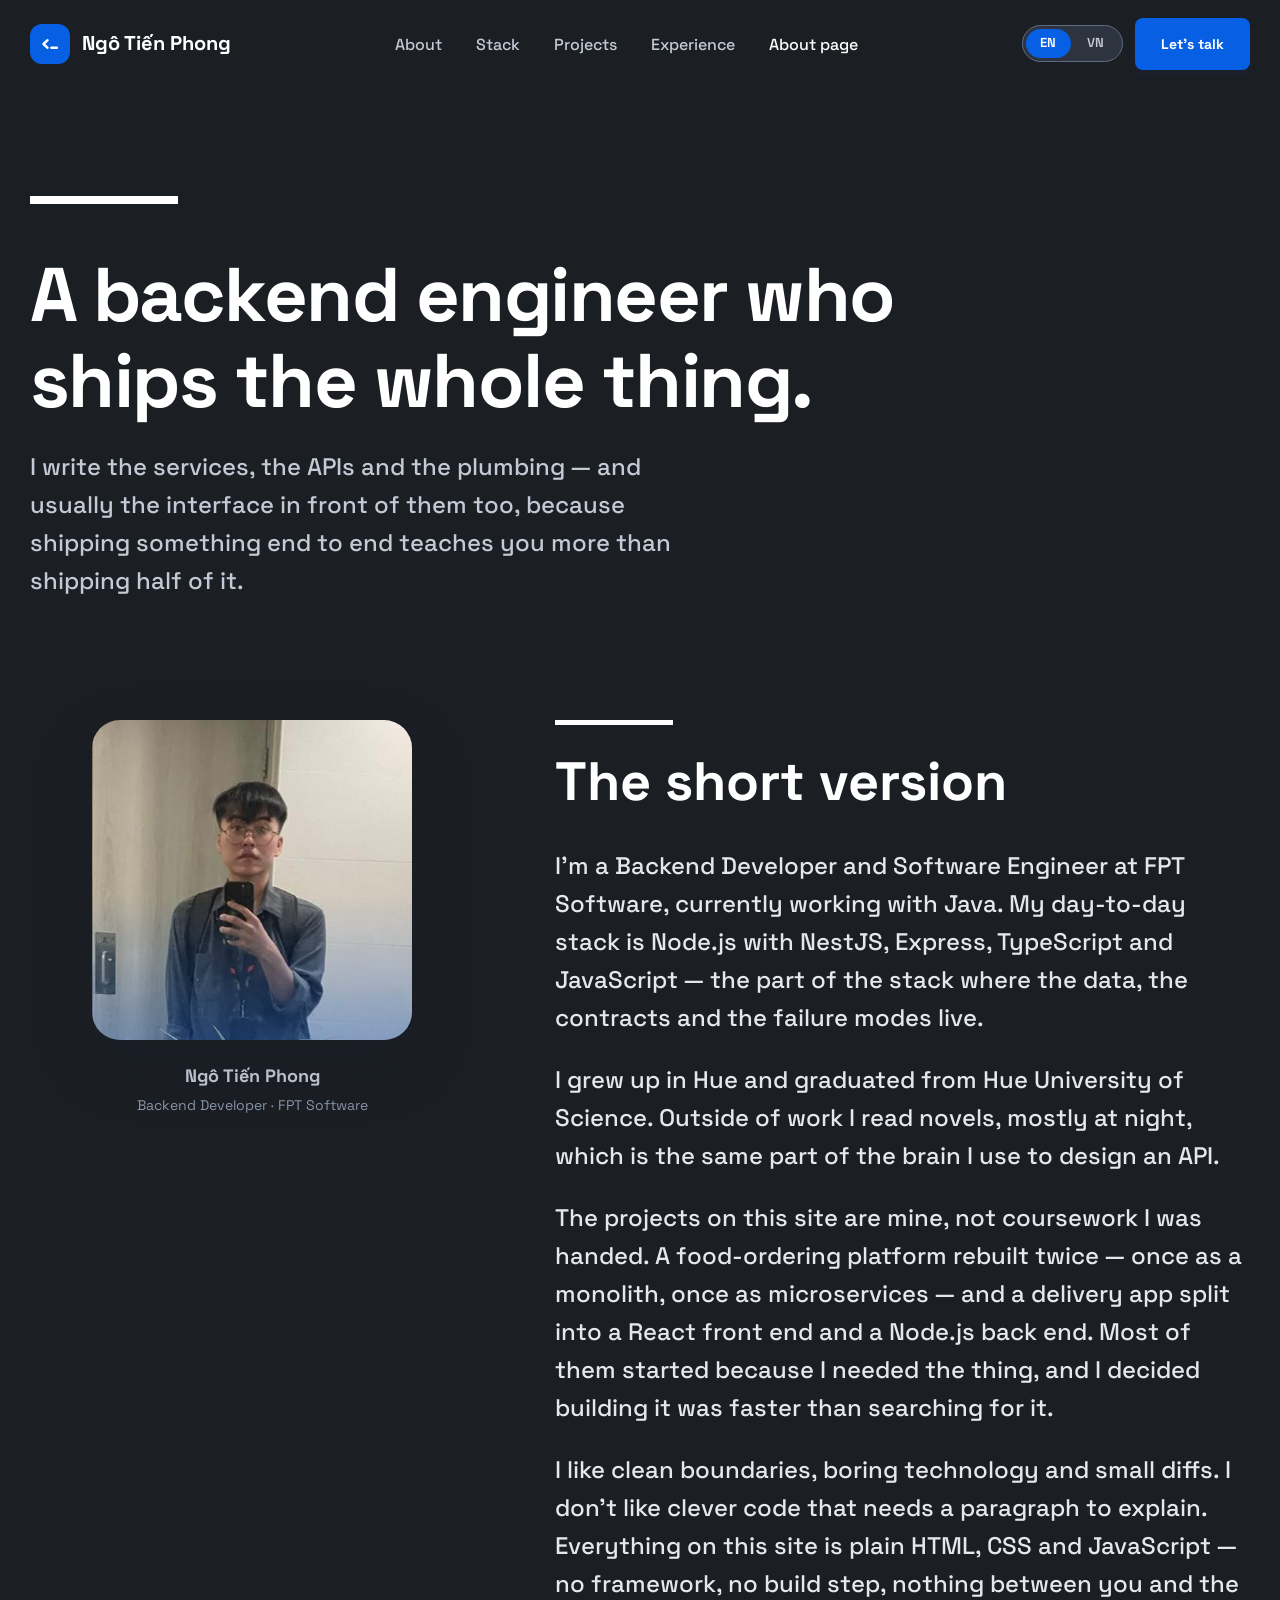
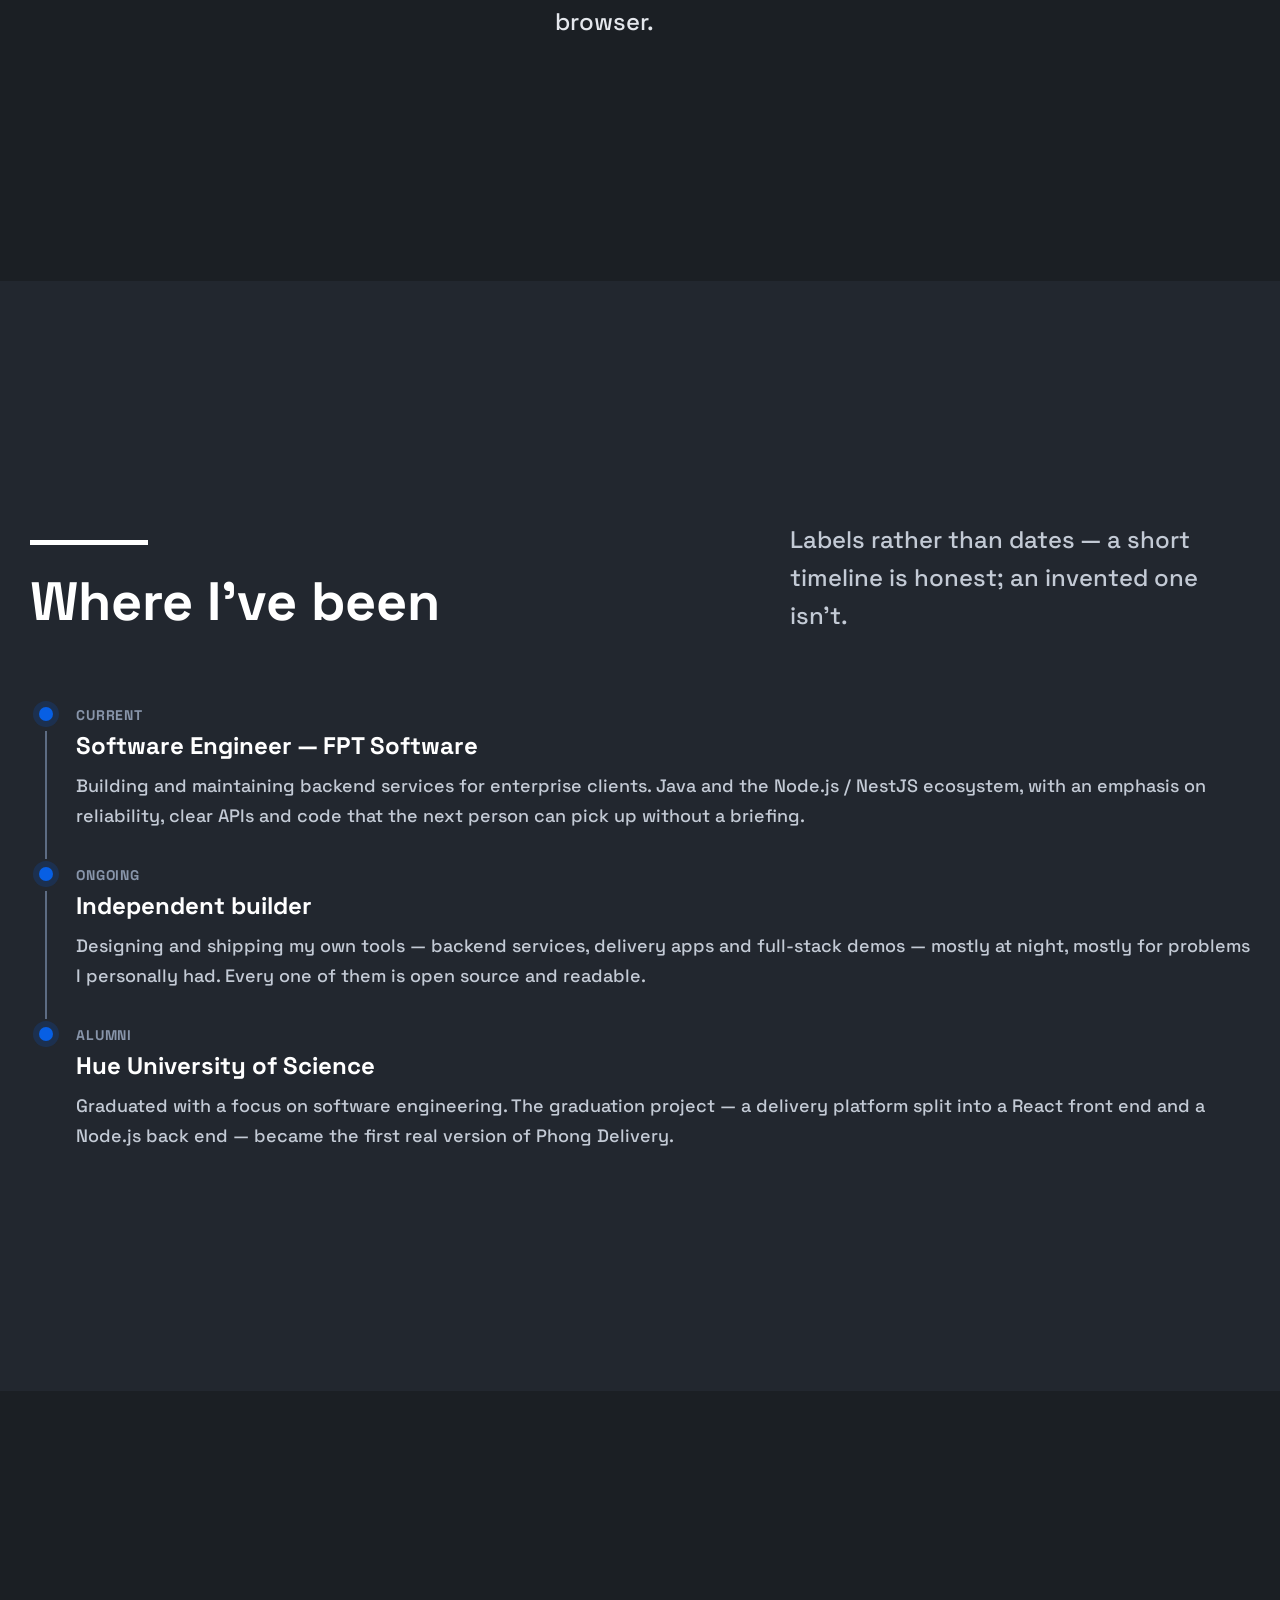
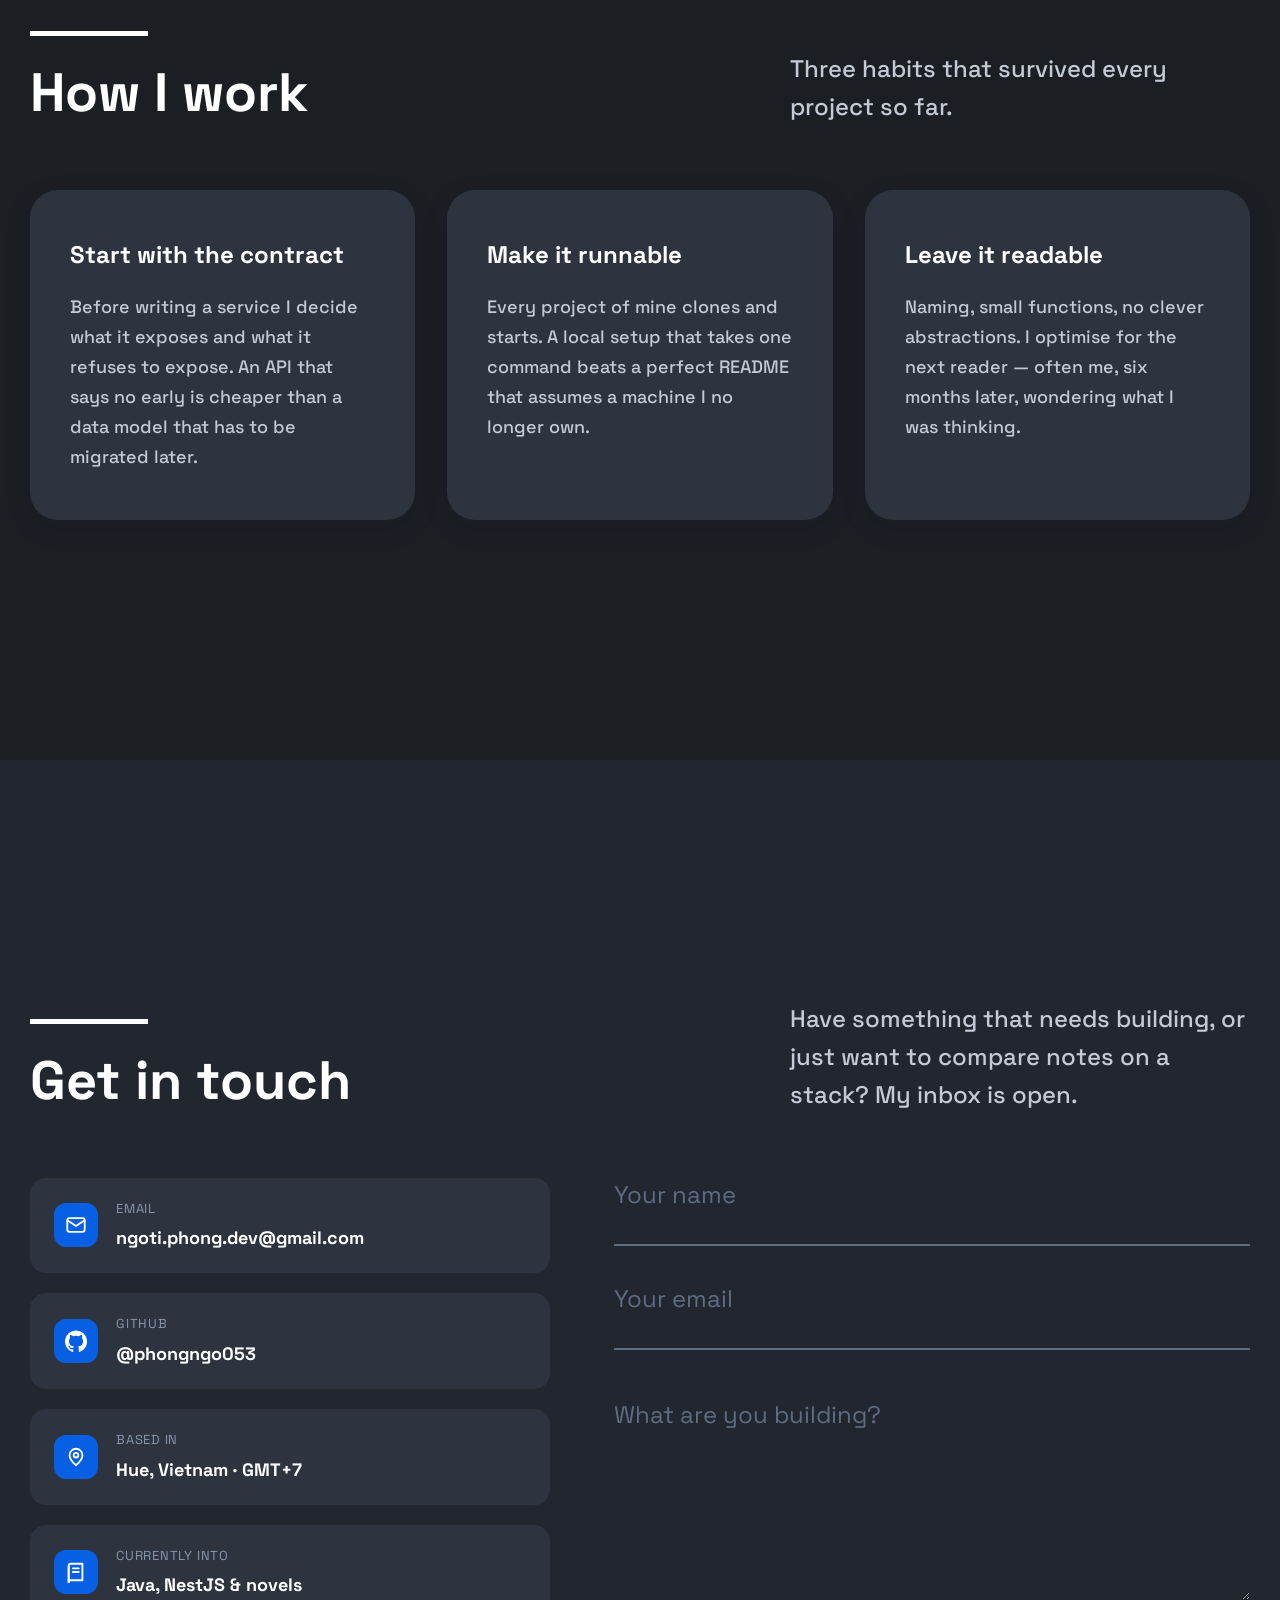
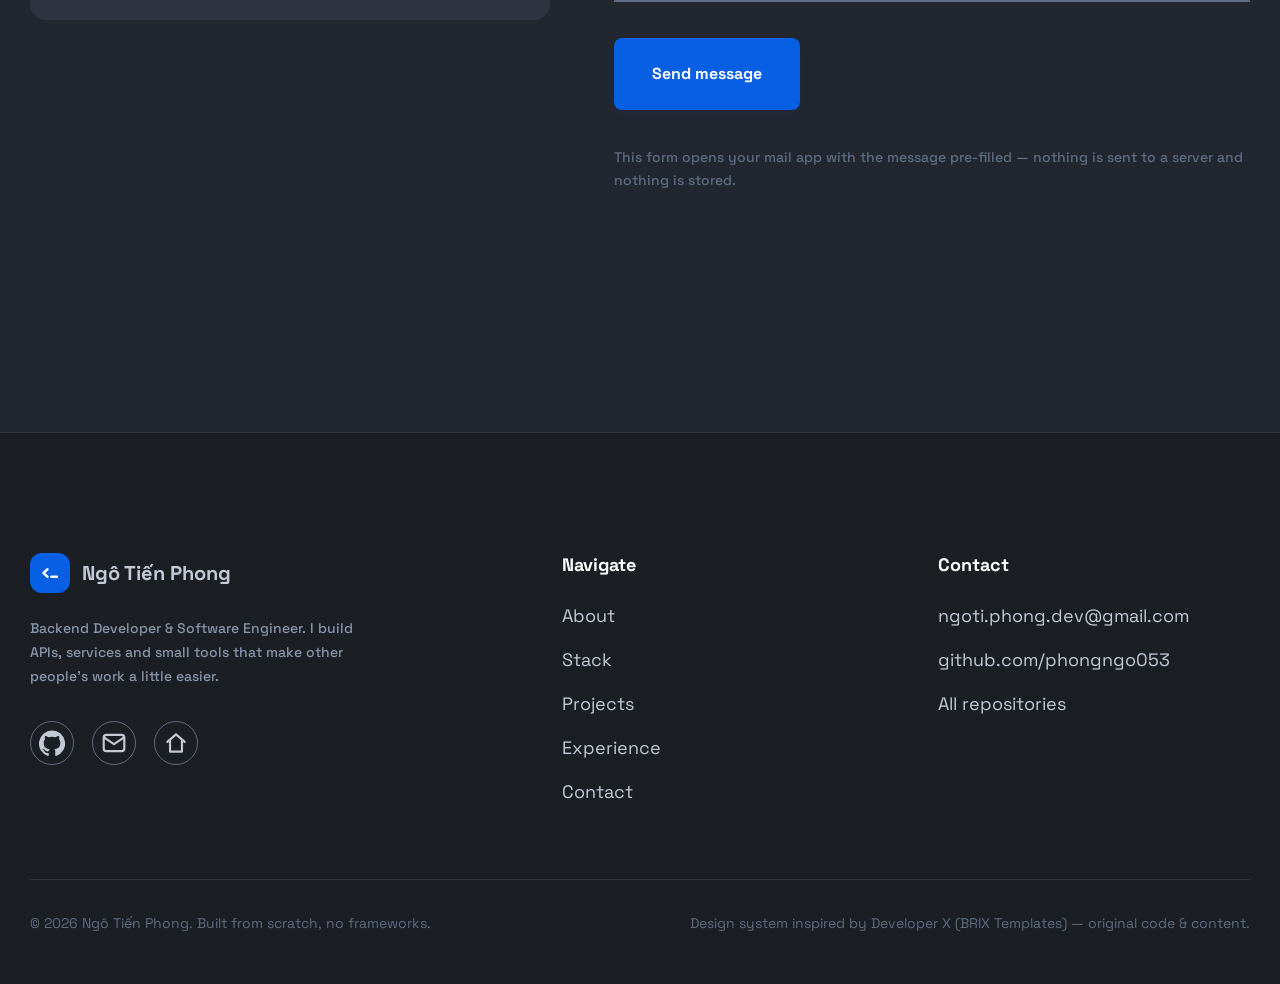
==== commit c14d6728: "Add Vietnamese/English i18n support and prune project list - Added EN/VN toggle switch in desktop na" ====
--- a/about.html
+++ b/about.html
@@ -3,8 +3,8 @@
 <head>
   <meta charset="UTF-8">
   <meta name="viewport" content="width=device-width, initial-scale=1.0">
-  <title>About &amp; Contact — Ngô Tiến Phong</title>
-  <meta name="description" content="Who I am, how I work, and how to reach me — Ngô Tiến Phong, Backend Developer & Software Engineer at FPT Software.">
+  <title data-i18n="meta.about.title">About &amp; Contact — Ngô Tiến Phong</title>
+  <meta name="description" data-i18n-content="meta.about.description" content="Who I am, how I work, and how to reach me — Ngô Tiến Phong, Backend Developer & Software Engineer at FPT Software.">
   <meta name="author" content="Ngô Tiến Phong">
   <meta name="theme-color" content="#1b1f24">
 
@@ -13,13 +13,32 @@
   <link rel="preconnect" href="https://fonts.gstatic.com" crossorigin>
   <link rel="stylesheet" href="https://fonts.googleapis.com/css2?family=Space+Grotesk:wght@300;400;500;600;700&display=swap">
   <link rel="stylesheet" href="css/main.css">
+
+  <!-- Pick the saved locale before the first paint so the page never flashes the wrong language. -->
+  <script>
+    (function () {
+      var lang = "en";
+      try { lang = localStorage.getItem("phong-lang") || "en"; } catch (e) {}
+      if (lang !== "en" && lang !== "vi") lang = "en";
+      document.documentElement.setAttribute("lang", lang);
+      if (lang !== "en") {
+        document.documentElement.setAttribute("data-lang-pending", lang);
+        setTimeout(function () {
+          document.documentElement.removeAttribute("data-lang-pending");
+        }, 2000);
+      }
+    })();
+  </script>
+
+  <script src="js/i18n.js" defer></script>
+  <script src="js/main.js" defer></script>
 </head>
 <body>
 
   <!-- ============================== NAV ============================== -->
   <header class="nav">
     <div class="container nav-inner">
-      <a class="nav-logo" href="index.html" aria-label="Ngô Tiến Phong — home">
+      <a class="nav-logo" href="index.html" aria-label="Ngô Tiến Phong — home" data-i18n-attr="aria-label:nav.home">
         <span class="logo-mark" aria-hidden="true">
           <svg width="22" height="22" viewBox="0 0 64 64" fill="none" stroke="currentColor" stroke-width="7" stroke-linecap="round" stroke-linejoin="round">
             <path d="M25 21 L13 32 L25 43"/>
@@ -31,17 +50,27 @@
 
       <nav aria-label="Primary">
         <ul class="nav-links" id="nav-links">
-          <li><a href="index.html#about">About</a></li>
-          <li><a href="index.html#stack">Stack</a></li>
-          <li><a href="projects.html">Projects</a></li>
-          <li><a href="index.html#experience">Experience</a></li>
-          <li><a href="about.html" class="is-active">About page</a></li>
+          <li><a href="index.html#about" data-i18n="nav.about">About</a></li>
+          <li><a href="index.html#stack" data-i18n="nav.stack">Stack</a></li>
+          <li><a href="projects.html" data-i18n="nav.projects">Projects</a></li>
+          <li><a href="index.html#experience" data-i18n="nav.experience">Experience</a></li>
+          <li><a href="about.html" class="is-active" data-i18n="nav.aboutPage">About page</a></li>
+          <li class="nav-lang">
+            <div class="lang-switch" role="group" aria-label="Switch language" data-i18n-attr="aria-label:nav.langSwitch">
+              <button class="lang-option is-active" type="button" data-lang="en" aria-pressed="true">EN</button>
+              <button class="lang-option" type="button" data-lang="vi" aria-pressed="false">VN</button>
+            </div>
+          </li>
         </ul>
       </nav>
 
       <div class="nav-actions">
-        <a class="btn btn-primary btn-small" href="#contact">Let's talk</a>
-        <button class="nav-toggle" id="nav-toggle" type="button" aria-expanded="false" aria-controls="nav-links" aria-label="Toggle navigation">
+        <div class="lang-switch lang-switch-desktop" role="group" aria-label="Switch language" data-i18n-attr="aria-label:nav.langSwitch">
+          <button class="lang-option is-active" type="button" data-lang="en" aria-pressed="true">EN</button>
+          <button class="lang-option" type="button" data-lang="vi" aria-pressed="false">VN</button>
+        </div>
+        <a class="btn btn-primary btn-small" href="#contact" data-i18n="nav.talk">Let's talk</a>
+        <button class="nav-toggle" id="nav-toggle" type="button" aria-expanded="false" aria-controls="nav-links" aria-label="Toggle navigation" data-i18n-attr="aria-label:nav.toggle">
           <span></span>
         </button>
       </div>
@@ -54,8 +83,8 @@
     <section class="page-hero">
       <div class="container">
         <div class="heading-top-line large" aria-hidden="true"></div>
-        <h1 class="display-2">A backend engineer who ships the whole thing.</h1>
-        <p>
+        <h1 class="display-2" data-i18n="aboutPage.heading">A backend engineer who ships the whole thing.</h1>
+        <p data-i18n="aboutPage.intro">
           I write the services, the APIs and the plumbing — and usually the interface in front of them
           too, because shipping something end to end teaches you more than shipping half of it.
         </p>
@@ -73,34 +102,33 @@
             </div>
             <div class="about-media-caption">
               <span class="h5">Ngô Tiến Phong</span>
-              <span class="body-small text-neutral-500">Backend Developer · FPT Software</span>
+              <span class="body-small text-neutral-500" data-i18n="aboutPage.caption">Backend Developer · FPT Software</span>
             </div>
           </div>
 
           <div class="about-body reveal">
             <div class="heading-top-line" aria-hidden="true"></div>
-            <h2 class="h1">The short version</h2>
-
-            <p class="body-large">
+            <h2 class="h1" data-i18n="aboutPage.shortVersion">The short version</h2>
+
+            <p class="body-large" data-i18n="aboutPage.p1">
               I'm a Backend Developer and Software Engineer at FPT Software, currently working with
               Java. My day-to-day stack is Node.js with NestJS, Express, TypeScript and JavaScript —
               the part of the stack where the data, the contracts and the failure modes live.
             </p>
 
-            <p class="body-large">
+            <p class="body-large" data-i18n="aboutPage.p2">
               I grew up in Hue and graduated from Hue University of Science. Outside of work I read
               novels, mostly at night, which is the same part of the brain I use to design an API.
             </p>
 
-            <p class="body-large">
-              The projects on this site are mine, not coursework I was handed. A browser extension
-              that reads quizzes off the screen, a subtitle tool that translates YouTube in real time,
-              a food-ordering platform rebuilt twice — once as a monolith, once as microservices.
-              Most of them started because I needed the thing, and I decided building it was faster
-              than searching for it.
-            </p>
-
-            <p class="body-large">
+            <p class="body-large" data-i18n="aboutPage.p3">
+              The projects on this site are mine, not coursework I was handed. A food-ordering
+              platform rebuilt twice — once as a monolith, once as microservices — and a delivery app
+              split into a React front end and a Node.js back end. Most of them started because I
+              needed the thing, and I decided building it was faster than searching for it.
+            </p>
+
+            <p class="body-large" data-i18n="aboutPage.p4">
               I like clean boundaries, boring technology and small diffs. I don't like clever code
               that needs a paragraph to explain. Everything on this site is plain HTML, CSS and
               JavaScript — no framework, no build step, nothing between you and the browser.
@@ -117,18 +145,18 @@
         <div class="section-head reveal">
           <div>
             <div class="heading-top-line" aria-hidden="true"></div>
-            <h2 class="h1">Where I've been</h2>
-          </div>
-          <p class="body-large">
+            <h2 class="h1" data-i18n="exp.heading">Where I've been</h2>
+          </div>
+          <p class="body-large" data-i18n="aboutPage.timelineIntro">
             Labels rather than dates — a short timeline is honest; an invented one isn't.
           </p>
         </div>
 
         <div class="timeline reveal">
           <div class="timeline-item">
-            <span class="period">Current</span>
-            <h3 class="h3">Software Engineer — FPT Software</h3>
-            <p class="body-default">
+            <span class="period" data-i18n="exp.period.current">Current</span>
+            <h3 class="h3" data-i18n="aboutPage.t1">Software Engineer — FPT Software</h3>
+            <p class="body-default" data-i18n="aboutPage.t1desc">
               Building and maintaining backend services for enterprise clients. Java and the
               Node.js / NestJS ecosystem, with an emphasis on reliability, clear APIs and code that
               the next person can pick up without a briefing.
@@ -136,19 +164,19 @@
           </div>
 
           <div class="timeline-item">
-            <span class="period">Ongoing</span>
-            <h3 class="h3">Independent builder</h3>
-            <p class="body-default">
-              Designing and shipping my own tools — browser extensions, media utilities and full-stack
+            <span class="period" data-i18n="exp.period.ongoing">Ongoing</span>
+            <h3 class="h3" data-i18n="aboutPage.t2">Independent builder</h3>
+            <p class="body-default" data-i18n="aboutPage.t2desc">
+              Designing and shipping my own tools — backend services, delivery apps and full-stack
               demos — mostly at night, mostly for problems I personally had. Every one of them is open
               source and readable.
             </p>
           </div>
 
           <div class="timeline-item">
-            <span class="period">Alumni</span>
-            <h3 class="h3">Hue University of Science</h3>
-            <p class="body-default">
+            <span class="period" data-i18n="exp.period.alumni">Alumni</span>
+            <h3 class="h3" data-i18n="aboutPage.t3">Hue University of Science</h3>
+            <p class="body-default" data-i18n="aboutPage.t3desc">
               Graduated with a focus on software engineering. The graduation project — a delivery
               platform split into a React front end and a Node.js back end — became the first real
               version of Phong Delivery.
@@ -164,33 +192,33 @@
         <div class="section-head reveal">
           <div>
             <div class="heading-top-line" aria-hidden="true"></div>
-            <h2 class="h1">How I work</h2>
-          </div>
-          <p class="body-large">
+            <h2 class="h1" data-i18n="aboutPage.howHeading">How I work</h2>
+          </div>
+          <p class="body-large" data-i18n="aboutPage.howIntro">
             Three habits that survived every project so far.
           </p>
         </div>
 
         <div class="cards-grid">
           <div class="card card-feature reveal">
-            <h3 class="h3">Start with the contract</h3>
-            <p class="body-default">
+            <h3 class="h3" data-i18n="aboutPage.card1">Start with the contract</h3>
+            <p class="body-default" data-i18n="aboutPage.card1desc">
               Before writing a service I decide what it exposes and what it refuses to expose. An API
               that says no early is cheaper than a data model that has to be migrated later.
             </p>
           </div>
 
           <div class="card card-feature reveal">
-            <h3 class="h3">Make it runnable</h3>
-            <p class="body-default">
+            <h3 class="h3" data-i18n="aboutPage.card2">Make it runnable</h3>
+            <p class="body-default" data-i18n="aboutPage.card2desc">
               Every project of mine clones and starts. A local setup that takes one command beats a
               perfect README that assumes a machine I no longer own.
             </p>
           </div>
 
           <div class="card card-feature reveal">
-            <h3 class="h3">Leave it readable</h3>
-            <p class="body-default">
+            <h3 class="h3" data-i18n="aboutPage.card3">Leave it readable</h3>
+            <p class="body-default" data-i18n="aboutPage.card3desc">
               Naming, small functions, no clever abstractions. I optimise for the next reader — often
               me, six months later, wondering what I was thinking.
             </p>
@@ -205,9 +233,9 @@
         <div class="section-head reveal">
           <div>
             <div class="heading-top-line" aria-hidden="true"></div>
-            <h2 class="h1">Get in touch</h2>
-          </div>
-          <p class="body-large">
+            <h2 class="h1" data-i18n="aboutPage.contactHeading">Get in touch</h2>
+          </div>
+          <p class="body-large" data-i18n="aboutPage.contactIntro">
             Have something that needs building, or just want to compare notes on a stack? My inbox
             is open.
           </p>
@@ -224,7 +252,7 @@
                 </svg>
               </span>
               <span>
-                <span class="label">Email</span>
+                <span class="label" data-i18n="contact.email">Email</span>
                 <span class="value">ngoti.phong.dev@gmail.com</span>
               </span>
             </a>
@@ -236,7 +264,7 @@
                 </svg>
               </span>
               <span>
-                <span class="label">GitHub</span>
+                <span class="label" data-i18n="contact.github">GitHub</span>
                 <span class="value">@phongngo053</span>
               </span>
             </a>
@@ -249,7 +277,7 @@
                 </svg>
               </span>
               <span>
-                <span class="label">Based in</span>
+                <span class="label" data-i18n="contact.basedIn">Based in</span>
                 <span class="value">Hue, Vietnam · GMT+7</span>
               </span>
             </div>
@@ -263,18 +291,18 @@
                 </svg>
               </span>
               <span>
-                <span class="label">Currently into</span>
+                <span class="label" data-i18n="contact.into">Currently into</span>
                 <span class="value">Java, NestJS &amp; novels</span>
               </span>
             </div>
           </div>
 
           <form class="contact-form reveal" id="contact-form" novalidate>
-            <input class="input" type="text" id="name" name="name" placeholder="Your name" autocomplete="name" required>
-            <input class="input" type="email" id="email" name="email" placeholder="Your email" autocomplete="email" required>
-            <textarea class="input" id="message" name="message" rows="5" placeholder="What are you building?" required></textarea>
-            <button class="btn btn-primary" type="submit">Send message</button>
-            <p class="form-note">
+            <input class="input" type="text" id="name" name="name" placeholder="Your name" autocomplete="name" required" data-i18n-attr="placeholder:form.name">
+            <input class="input" type="email" id="email" name="email" placeholder="Your email" autocomplete="email" required" data-i18n-attr="placeholder:form.email">
+            <textarea class="input" id="message" name="message" rows="5" placeholder="What are you building?" required data-i18n-attr="placeholder:form.message"></textarea>
+            <button class="btn btn-primary" type="submit" data-i18n="form.submit">Send message</button>
+            <p class="form-note" data-i18n="form.note">
               This form opens your mail app with the message pre-filled — nothing is sent to a server
               and nothing is stored.
             </p>
@@ -300,7 +328,7 @@
             </span>
             <span>Ngô Tiến Phong</span>
           </a>
-          <p class="body-small text-neutral-500 mt-24" style="max-width:340px">
+          <p class="body-small text-neutral-500 mt-24" style="max-width:340px" data-i18n="footer.tagline">
             Backend Developer &amp; Software Engineer. I build APIs, services and small tools that
             make other people's work a little easier.
           </p>
@@ -326,33 +354,32 @@
         </div>
 
         <div>
-          <h4 class="h5">Navigate</h4>
+          <h4 class="h5" data-i18n="footer.navigate">Navigate</h4>
           <ul>
-            <li><a href="index.html#about">About</a></li>
-            <li><a href="index.html#stack">Stack</a></li>
-            <li><a href="projects.html">Projects</a></li>
-            <li><a href="index.html#experience">Experience</a></li>
-            <li><a href="about.html">Contact</a></li>
+            <li><a href="index.html#about" data-i18n="nav.about">About</a></li>
+            <li><a href="index.html#stack" data-i18n="nav.stack">Stack</a></li>
+            <li><a href="projects.html" data-i18n="nav.projects">Projects</a></li>
+            <li><a href="index.html#experience" data-i18n="nav.experience">Experience</a></li>
+            <li><a href="about.html" data-i18n="footer.contact">Contact</a></li>
           </ul>
         </div>
 
         <div>
-          <h4 class="h5">Contact</h4>
+          <h4 class="h5" data-i18n="footer.contact">Contact</h4>
           <ul>
             <li><a href="mailto:ngoti.phong.dev@gmail.com">ngoti.phong.dev@gmail.com</a></li>
             <li><a href="https://github.com/phongngo053" target="_blank" rel="noopener">github.com/phongngo053</a></li>
-            <li><a href="https://github.com/phongngo053?tab=repositories" target="_blank" rel="noopener">All repositories</a></li>
+            <li><a href="https://github.com/phongngo053?tab=repositories" target="_blank" rel="noopener" data-i18n="footer.allRepos">All repositories</a></li>
           </ul>
         </div>
       </div>
 
       <div class="footer-bottom">
-        <span>© <span data-year>2026</span> Ngô Tiến Phong. Built from scratch, no frameworks.</span>
-        <span>Design system inspired by Developer X (BRIX Templates) — original code &amp; content.</span>
+        <span>© <span data-year>2026</span> Ngô Tiến Phong. <span data-i18n="footer.built">Built from scratch, no frameworks.</span></span>
+        <span data-i18n="footer.design">Design system inspired by Developer X (BRIX Templates) — original code &amp; content.</span>
       </div>
     </div>
   </footer>
 
-  <script src="js/main.js"></script>
 </body>
 </html>
--- a/css/main.css
+++ b/css/main.css
@@ -582,6 +582,47 @@
   color: var(--neutral--300);
 }
 
+/* Language switch ---------------------------------------------------------- */
+.lang-switch {
+  display: inline-flex;
+  align-items: center;
+  gap: 2px;
+  padding: 3px;
+  border: 1px solid var(--neutral--600);
+  border-radius: 999px;
+  background: var(--neutral--700);
+}
+
+.lang-option {
+  border: 0;
+  border-radius: 999px;
+  padding: 5px 14px;
+  background: transparent;
+  color: var(--neutral--400);
+  font-family: inherit;
+  font-size: 13px;
+  font-weight: 600;
+  letter-spacing: 0.04em;
+  line-height: 1.4;
+  cursor: pointer;
+  transition: background-color 0.25s, color 0.25s;
+}
+
+.lang-option:hover {
+  color: var(--neutral--100);
+}
+
+.lang-option.is-active {
+  background: var(--accent--primary-1);
+  color: var(--neutral--100);
+}
+
+/* The mobile copy of the switch only exists inside the nav drawer. */
+.nav-lang { display: none; }
+
+/* Never flash the wrong language while the saved locale is being applied. */
+html[data-lang-pending] body { visibility: hidden; }
+
 /* Avatar ------------------------------------------------------------------- */
 .avatar-circle {
   border-radius: 50%;
@@ -1441,6 +1482,9 @@
   .nav-links.is-open { transform: translateY(0); visibility: visible; }
   .nav-links a { display: block; padding: 18px 0; border-bottom: 1px solid rgba(195, 202, 213, 0.08); }
   .nav-actions .btn { display: none; }
+  .nav-actions .lang-switch-desktop { display: none; }
+  .nav-lang { display: flex; padding: 18px 0; }
+  .nav-links.is-open .nav-lang { border-bottom: 1px solid rgba(195, 202, 213, 0.08); }
 }
 
 @media (max-width: 767px) {
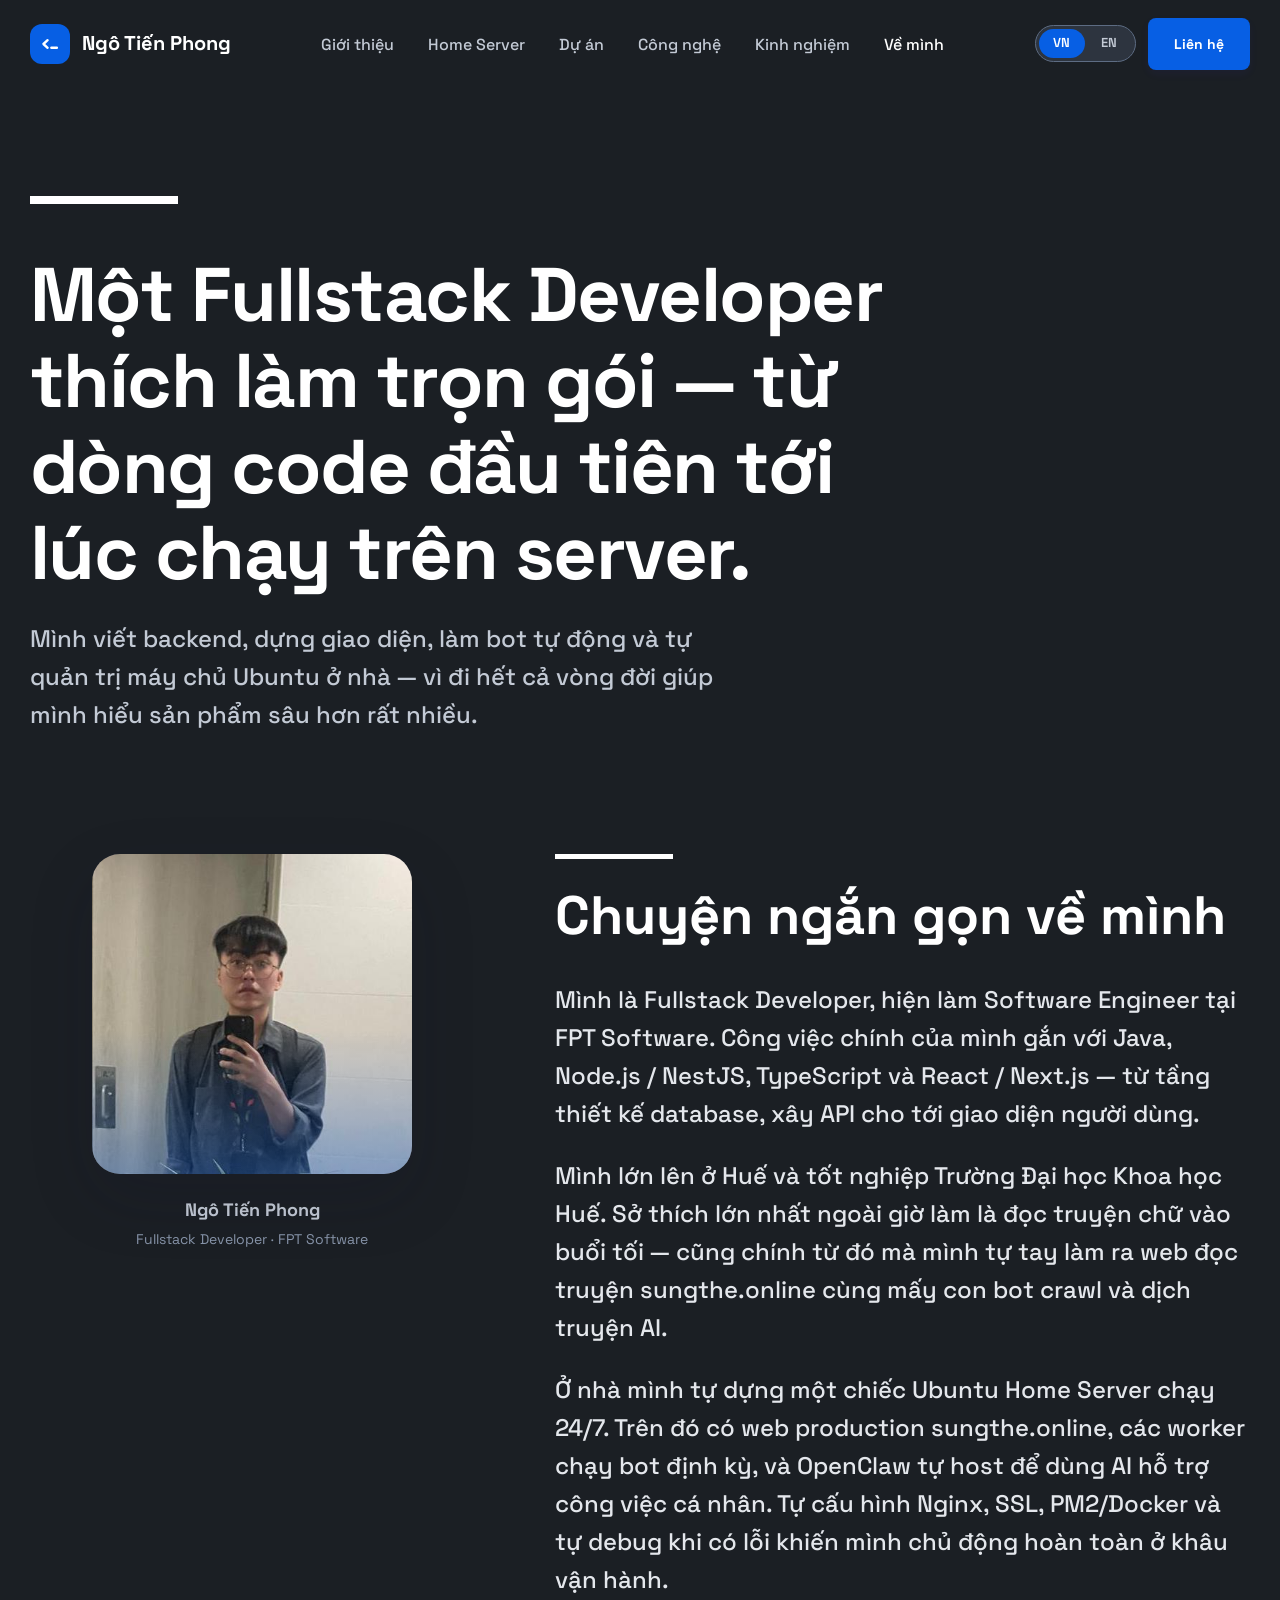
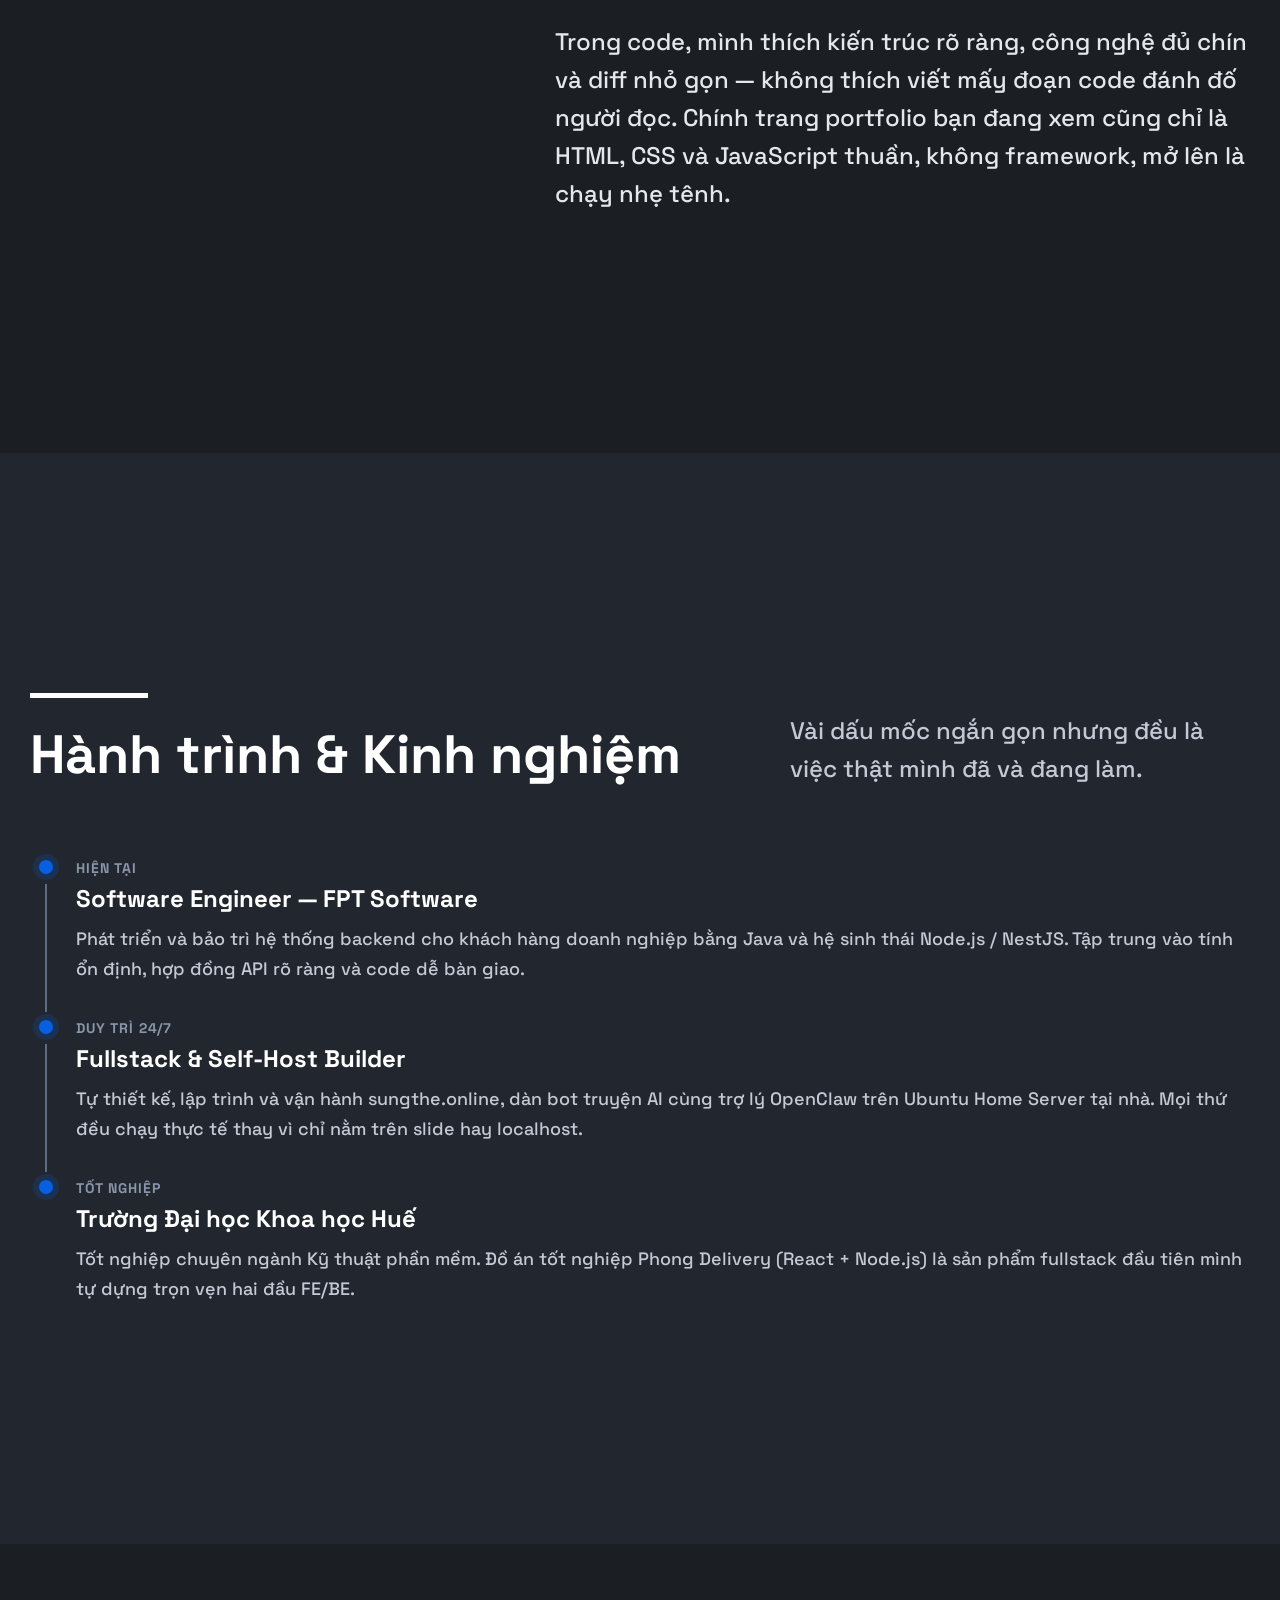
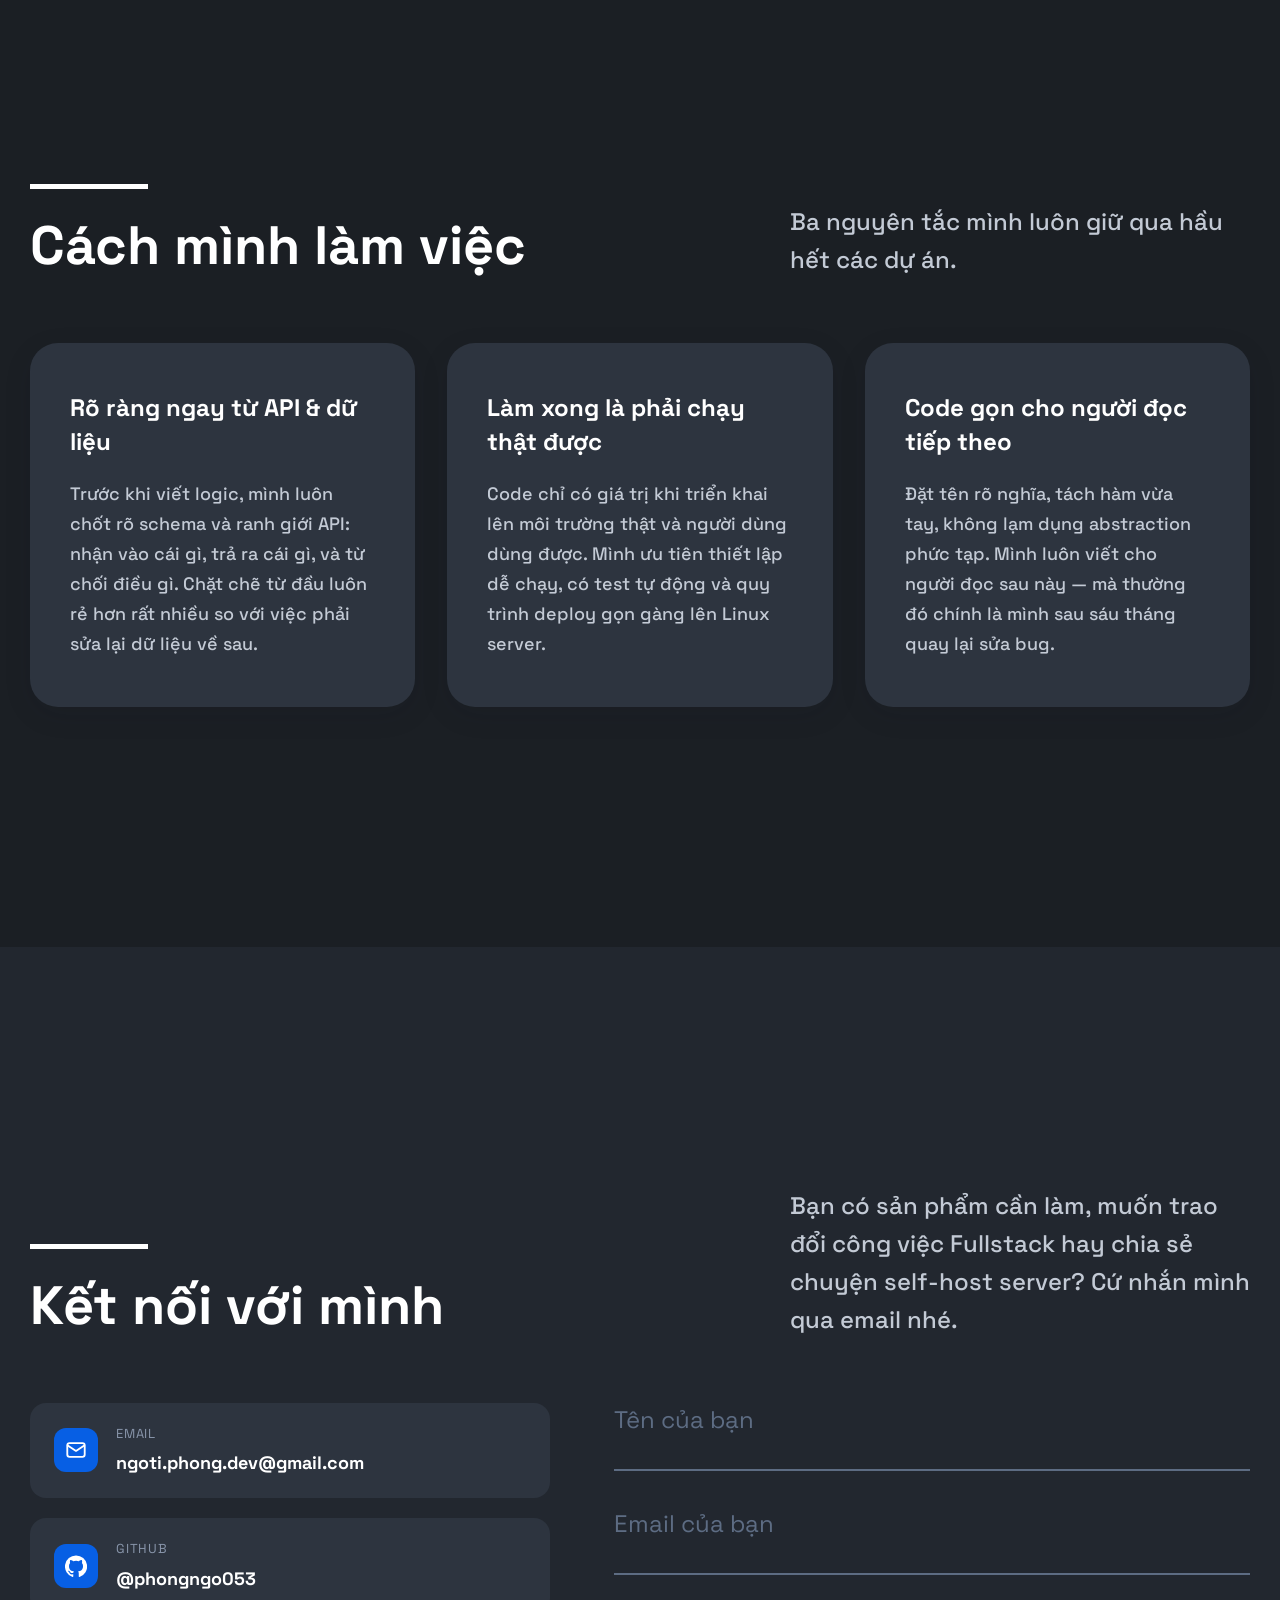
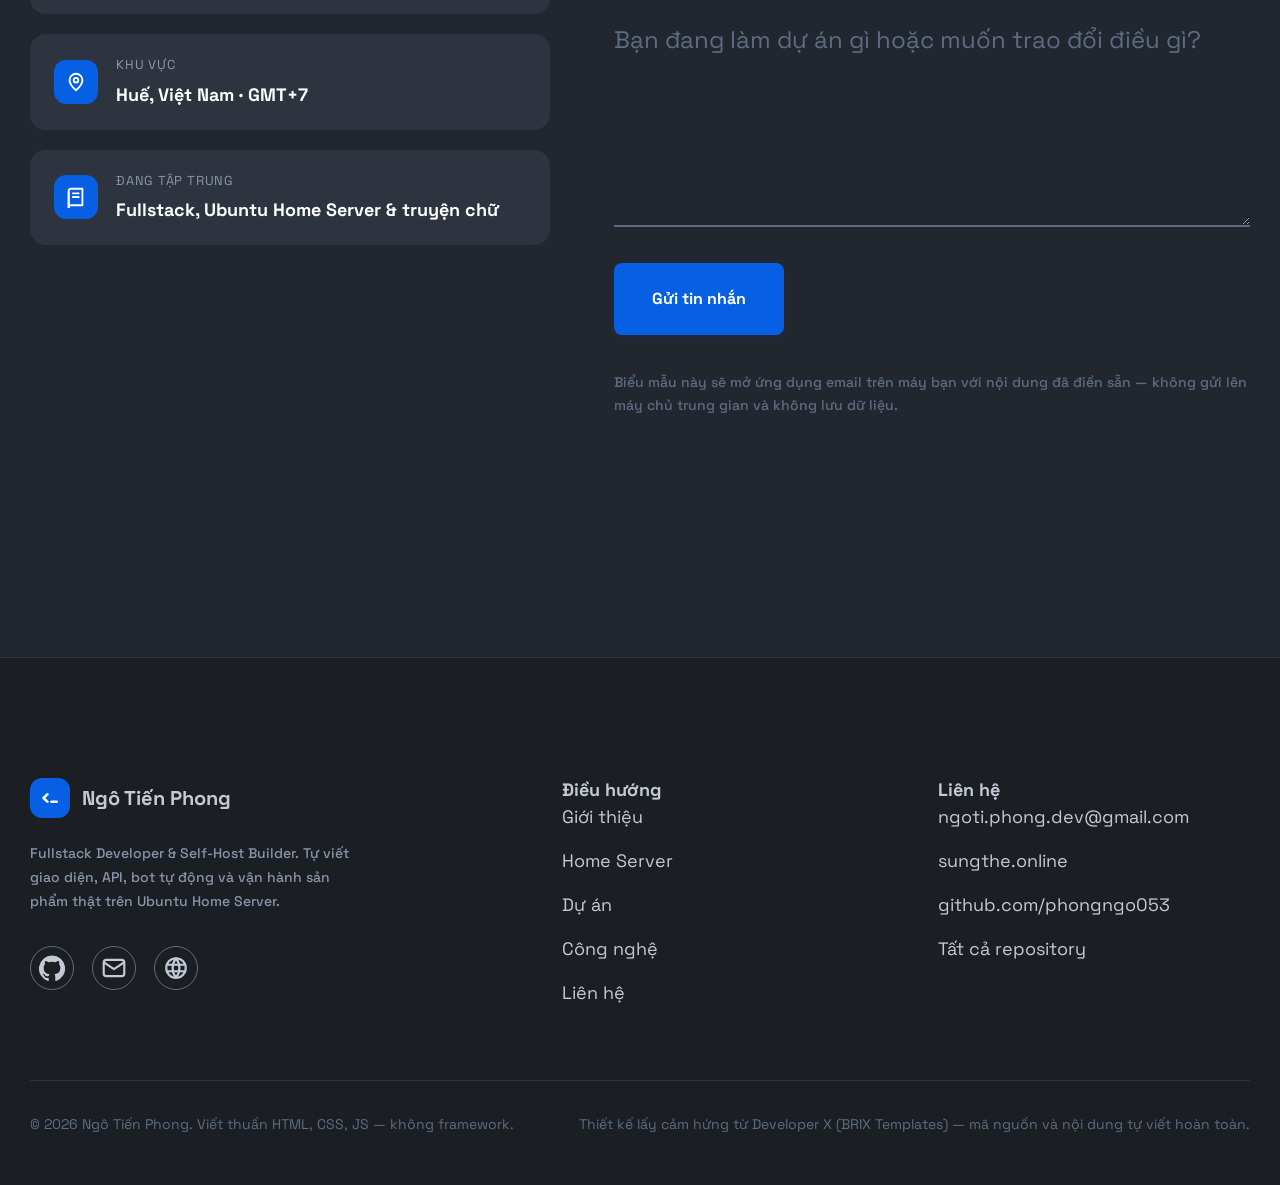
==== commit f8ce330f: "Update portfolio content, add homelab section, set Vietnamese default i18n, and refresh projects" ====
--- a/about.html
+++ b/about.html
@@ -1,10 +1,10 @@
 <!DOCTYPE html>
-<html lang="en">
+<html lang="vi">
 <head>
   <meta charset="UTF-8">
   <meta name="viewport" content="width=device-width, initial-scale=1.0">
-  <title data-i18n="meta.about.title">About &amp; Contact — Ngô Tiến Phong</title>
-  <meta name="description" data-i18n-content="meta.about.description" content="Who I am, how I work, and how to reach me — Ngô Tiến Phong, Backend Developer & Software Engineer at FPT Software.">
+  <title data-i18n="meta.about.title">Về mình &amp; Liên hệ — Ngô Tiến Phong</title>
+  <meta name="description" data-i18n-content="meta.about.description" content="Giới thiệu về Ngô Tiến Phong — Fullstack Developer tại FPT Software, tự vận hành Ubuntu Home Server và xây sản phẩm web/bot thực tế.">
   <meta name="author" content="Ngô Tiến Phong">
   <meta name="theme-color" content="#1b1f24">
 
@@ -17,11 +17,11 @@
   <!-- Pick the saved locale before the first paint so the page never flashes the wrong language. -->
   <script>
     (function () {
-      var lang = "en";
-      try { lang = localStorage.getItem("phong-lang") || "en"; } catch (e) {}
-      if (lang !== "en" && lang !== "vi") lang = "en";
+      var lang = "vi";
+      try { lang = localStorage.getItem("phong-lang") || "vi"; } catch (e) {}
+      if (lang !== "vi" && lang !== "en") lang = "vi";
       document.documentElement.setAttribute("lang", lang);
-      if (lang !== "en") {
+      if (lang !== "vi") {
         document.documentElement.setAttribute("data-lang-pending", lang);
         setTimeout(function () {
           document.documentElement.removeAttribute("data-lang-pending");
@@ -38,7 +38,7 @@
   <!-- ============================== NAV ============================== -->
   <header class="nav">
     <div class="container nav-inner">
-      <a class="nav-logo" href="index.html" aria-label="Ngô Tiến Phong — home" data-i18n-attr="aria-label:nav.home">
+      <a class="nav-logo" href="index.html" aria-label="Ngô Tiến Phong — trang chủ" data-i18n-attr="aria-label:nav.home">
         <span class="logo-mark" aria-hidden="true">
           <svg width="22" height="22" viewBox="0 0 64 64" fill="none" stroke="currentColor" stroke-width="7" stroke-linecap="round" stroke-linejoin="round">
             <path d="M25 21 L13 32 L25 43"/>
@@ -50,27 +50,28 @@
 
       <nav aria-label="Primary">
         <ul class="nav-links" id="nav-links">
-          <li><a href="index.html#about" data-i18n="nav.about">About</a></li>
-          <li><a href="index.html#stack" data-i18n="nav.stack">Stack</a></li>
-          <li><a href="projects.html" data-i18n="nav.projects">Projects</a></li>
-          <li><a href="index.html#experience" data-i18n="nav.experience">Experience</a></li>
-          <li><a href="about.html" class="is-active" data-i18n="nav.aboutPage">About page</a></li>
+          <li><a href="index.html#about" data-i18n="nav.about">Giới thiệu</a></li>
+          <li><a href="index.html#homelab" data-i18n="nav.homelab">Home Server</a></li>
+          <li><a href="projects.html" data-i18n="nav.projects">Dự án</a></li>
+          <li><a href="index.html#stack" data-i18n="nav.stack">Công nghệ</a></li>
+          <li><a href="index.html#experience" data-i18n="nav.experience">Kinh nghiệm</a></li>
+          <li><a href="about.html" class="is-active" data-i18n="nav.aboutPage">Về mình</a></li>
           <li class="nav-lang">
-            <div class="lang-switch" role="group" aria-label="Switch language" data-i18n-attr="aria-label:nav.langSwitch">
-              <button class="lang-option is-active" type="button" data-lang="en" aria-pressed="true">EN</button>
-              <button class="lang-option" type="button" data-lang="vi" aria-pressed="false">VN</button>
+            <div class="lang-switch" role="group" aria-label="Đổi ngôn ngữ" data-i18n-attr="aria-label:nav.langSwitch">
+              <button class="lang-option is-active" type="button" data-lang="vi" aria-pressed="true">VN</button>
+              <button class="lang-option" type="button" data-lang="en" aria-pressed="false">EN</button>
             </div>
           </li>
         </ul>
       </nav>
 
       <div class="nav-actions">
-        <div class="lang-switch lang-switch-desktop" role="group" aria-label="Switch language" data-i18n-attr="aria-label:nav.langSwitch">
-          <button class="lang-option is-active" type="button" data-lang="en" aria-pressed="true">EN</button>
-          <button class="lang-option" type="button" data-lang="vi" aria-pressed="false">VN</button>
-        </div>
-        <a class="btn btn-primary btn-small" href="#contact" data-i18n="nav.talk">Let's talk</a>
-        <button class="nav-toggle" id="nav-toggle" type="button" aria-expanded="false" aria-controls="nav-links" aria-label="Toggle navigation" data-i18n-attr="aria-label:nav.toggle">
+        <div class="lang-switch lang-switch-desktop" role="group" aria-label="Đổi ngôn ngữ" data-i18n-attr="aria-label:nav.langSwitch">
+          <button class="lang-option is-active" type="button" data-lang="vi" aria-pressed="true">VN</button>
+          <button class="lang-option" type="button" data-lang="en" aria-pressed="false">EN</button>
+        </div>
+        <a class="btn btn-primary btn-small" href="#contact" data-i18n="nav.talk">Liên hệ</a>
+        <button class="nav-toggle" id="nav-toggle" type="button" aria-expanded="false" aria-controls="nav-links" aria-label="Mở hoặc đóng menu" data-i18n-attr="aria-label:nav.toggle">
           <span></span>
         </button>
       </div>
@@ -83,10 +84,10 @@
     <section class="page-hero">
       <div class="container">
         <div class="heading-top-line large" aria-hidden="true"></div>
-        <h1 class="display-2" data-i18n="aboutPage.heading">A backend engineer who ships the whole thing.</h1>
+        <h1 class="display-2" data-i18n="aboutPage.heading">Một Fullstack Developer thích làm trọn gói — từ dòng code đầu tiên tới lúc chạy trên server.</h1>
         <p data-i18n="aboutPage.intro">
-          I write the services, the APIs and the plumbing — and usually the interface in front of them
-          too, because shipping something end to end teaches you more than shipping half of it.
+          Mình viết backend, dựng giao diện, làm bot tự động và tự quản trị máy chủ Ubuntu ở nhà — vì đi
+          hết cả vòng đời giúp mình hiểu sản phẩm sâu hơn rất nhiều.
         </p>
       </div>
     </section>
@@ -102,36 +103,37 @@
             </div>
             <div class="about-media-caption">
               <span class="h5">Ngô Tiến Phong</span>
-              <span class="body-small text-neutral-500" data-i18n="aboutPage.caption">Backend Developer · FPT Software</span>
+              <span class="body-small text-neutral-500" data-i18n="aboutPage.caption">Fullstack Developer · FPT Software</span>
             </div>
           </div>
 
           <div class="about-body reveal">
             <div class="heading-top-line" aria-hidden="true"></div>
-            <h2 class="h1" data-i18n="aboutPage.shortVersion">The short version</h2>
+            <h2 class="h1" data-i18n="aboutPage.shortVersion">Chuyện ngắn gọn về mình</h2>
 
             <p class="body-large" data-i18n="aboutPage.p1">
-              I'm a Backend Developer and Software Engineer at FPT Software, currently working with
-              Java. My day-to-day stack is Node.js with NestJS, Express, TypeScript and JavaScript —
-              the part of the stack where the data, the contracts and the failure modes live.
+              Mình là Fullstack Developer, hiện làm Software Engineer tại FPT Software. Công việc chính của
+              mình gắn với Java, Node.js / NestJS, TypeScript và React / Next.js — từ tầng thiết kế database,
+              xây API cho tới giao diện người dùng.
             </p>
 
             <p class="body-large" data-i18n="aboutPage.p2">
-              I grew up in Hue and graduated from Hue University of Science. Outside of work I read
-              novels, mostly at night, which is the same part of the brain I use to design an API.
+              Mình lớn lên ở Huế và tốt nghiệp Trường Đại học Khoa học Huế. Sở thích lớn nhất ngoài giờ làm
+              là đọc truyện chữ vào buổi tối — cũng chính từ đó mà mình tự tay làm ra web đọc truyện
+              sungthe.online cùng mấy con bot crawl và dịch truyện AI.
             </p>
 
             <p class="body-large" data-i18n="aboutPage.p3">
-              The projects on this site are mine, not coursework I was handed. A food-ordering
-              platform rebuilt twice — once as a monolith, once as microservices — and a delivery app
-              split into a React front end and a Node.js back end. Most of them started because I
-              needed the thing, and I decided building it was faster than searching for it.
+              Ở nhà mình tự dựng một chiếc Ubuntu Home Server chạy 24/7. Trên đó có web production
+              sungthe.online, các worker chạy bot định kỳ, và OpenClaw tự host để dùng AI hỗ trợ công việc
+              cá nhân. Tự cấu hình Nginx, SSL, PM2/Docker và tự debug khi có lỗi khiến mình chủ động hoàn
+              toàn ở khâu vận hành.
             </p>
 
             <p class="body-large" data-i18n="aboutPage.p4">
-              I like clean boundaries, boring technology and small diffs. I don't like clever code
-              that needs a paragraph to explain. Everything on this site is plain HTML, CSS and
-              JavaScript — no framework, no build step, nothing between you and the browser.
+              Trong code, mình thích kiến trúc rõ ràng, công nghệ đủ chín và diff nhỏ gọn — không thích viết
+              mấy đoạn code đánh đố người đọc. Chính trang portfolio bạn đang xem cũng chỉ là HTML, CSS và
+              JavaScript thuần, không framework, mở lên là chạy nhẹ tênh.
             </p>
           </div>
 
@@ -145,41 +147,38 @@
         <div class="section-head reveal">
           <div>
             <div class="heading-top-line" aria-hidden="true"></div>
-            <h2 class="h1" data-i18n="exp.heading">Where I've been</h2>
+            <h2 class="h1" data-i18n="exp.heading">Hành trình &amp; Kinh nghiệm</h2>
           </div>
           <p class="body-large" data-i18n="aboutPage.timelineIntro">
-            Labels rather than dates — a short timeline is honest; an invented one isn't.
+            Vài dấu mốc ngắn gọn nhưng đều là việc thật mình đã và đang làm.
           </p>
         </div>
 
         <div class="timeline reveal">
           <div class="timeline-item">
-            <span class="period" data-i18n="exp.period.current">Current</span>
+            <span class="period" data-i18n="exp.period.current">Hiện tại</span>
             <h3 class="h3" data-i18n="aboutPage.t1">Software Engineer — FPT Software</h3>
             <p class="body-default" data-i18n="aboutPage.t1desc">
-              Building and maintaining backend services for enterprise clients. Java and the
-              Node.js / NestJS ecosystem, with an emphasis on reliability, clear APIs and code that
-              the next person can pick up without a briefing.
+              Phát triển và bảo trì hệ thống backend cho khách hàng doanh nghiệp bằng Java và hệ sinh thái
+              Node.js / NestJS. Tập trung vào tính ổn định, hợp đồng API rõ ràng và code dễ bàn giao.
             </p>
           </div>
 
           <div class="timeline-item">
-            <span class="period" data-i18n="exp.period.ongoing">Ongoing</span>
-            <h3 class="h3" data-i18n="aboutPage.t2">Independent builder</h3>
+            <span class="period" data-i18n="exp.period.ongoing">Duy trì 24/7</span>
+            <h3 class="h3" data-i18n="aboutPage.t2">Fullstack &amp; Self-Host Builder</h3>
             <p class="body-default" data-i18n="aboutPage.t2desc">
-              Designing and shipping my own tools — backend services, delivery apps and full-stack
-              demos — mostly at night, mostly for problems I personally had. Every one of them is open
-              source and readable.
+              Tự thiết kế, lập trình và vận hành sungthe.online, dàn bot truyện AI cùng trợ lý OpenClaw trên
+              Ubuntu Home Server tại nhà. Mọi thứ đều chạy thực tế thay vì chỉ nằm trên slide hay localhost.
             </p>
           </div>
 
           <div class="timeline-item">
-            <span class="period" data-i18n="exp.period.alumni">Alumni</span>
-            <h3 class="h3" data-i18n="aboutPage.t3">Hue University of Science</h3>
+            <span class="period" data-i18n="exp.period.alumni">Tốt nghiệp</span>
+            <h3 class="h3" data-i18n="aboutPage.t3">Trường Đại học Khoa học Huế</h3>
             <p class="body-default" data-i18n="aboutPage.t3desc">
-              Graduated with a focus on software engineering. The graduation project — a delivery
-              platform split into a React front end and a Node.js back end — became the first real
-              version of Phong Delivery.
+              Tốt nghiệp chuyên ngành Kỹ thuật phần mềm. Đồ án tốt nghiệp Phong Delivery (React + Node.js) là
+              sản phẩm fullstack đầu tiên mình tự dựng trọn vẹn hai đầu FE/BE.
             </p>
           </div>
         </div>
@@ -192,37 +191,38 @@
         <div class="section-head reveal">
           <div>
             <div class="heading-top-line" aria-hidden="true"></div>
-            <h2 class="h1" data-i18n="aboutPage.howHeading">How I work</h2>
+            <h2 class="h1" data-i18n="aboutPage.howHeading">Cách mình làm việc</h2>
           </div>
           <p class="body-large" data-i18n="aboutPage.howIntro">
-            Three habits that survived every project so far.
+            Ba nguyên tắc mình luôn giữ qua hầu hết các dự án.
           </p>
         </div>
 
         <div class="cards-grid">
-          <div class="card card-feature reveal">
-            <h3 class="h3" data-i18n="aboutPage.card1">Start with the contract</h3>
+          <article class="card card-feature reveal">
+            <h3 class="h3" data-i18n="aboutPage.card1">Rõ ràng ngay từ API &amp; dữ liệu</h3>
             <p class="body-default" data-i18n="aboutPage.card1desc">
-              Before writing a service I decide what it exposes and what it refuses to expose. An API
-              that says no early is cheaper than a data model that has to be migrated later.
-            </p>
-          </div>
-
-          <div class="card card-feature reveal">
-            <h3 class="h3" data-i18n="aboutPage.card2">Make it runnable</h3>
+              Trước khi viết logic, mình luôn chốt rõ schema và ranh giới API: nhận vào cái gì, trả ra cái
+              gì, và từ chối điều gì. Chặt chẽ từ đầu luôn rẻ hơn rất nhiều so với việc phải sửa lại dữ liệu
+              về sau.
+            </p>
+          </article>
+
+          <article class="card card-feature reveal">
+            <h3 class="h3" data-i18n="aboutPage.card2">Làm xong là phải chạy thật được</h3>
             <p class="body-default" data-i18n="aboutPage.card2desc">
-              Every project of mine clones and starts. A local setup that takes one command beats a
-              perfect README that assumes a machine I no longer own.
-            </p>
-          </div>
-
-          <div class="card card-feature reveal">
-            <h3 class="h3" data-i18n="aboutPage.card3">Leave it readable</h3>
+              Code chỉ có giá trị khi triển khai lên môi trường thật và người dùng dùng được. Mình ưu tiên
+              thiết lập dễ chạy, có test tự động và quy trình deploy gọn gàng lên Linux server.
+            </p>
+          </article>
+
+          <article class="card card-feature reveal">
+            <h3 class="h3" data-i18n="aboutPage.card3">Code gọn cho người đọc tiếp theo</h3>
             <p class="body-default" data-i18n="aboutPage.card3desc">
-              Naming, small functions, no clever abstractions. I optimise for the next reader — often
-              me, six months later, wondering what I was thinking.
-            </p>
-          </div>
+              Đặt tên rõ nghĩa, tách hàm vừa tay, không lạm dụng abstraction phức tạp. Mình luôn viết cho
+              người đọc sau này — mà thường đó chính là mình sau sáu tháng quay lại sửa bug.
+            </p>
+          </article>
         </div>
       </div>
     </section>
@@ -233,11 +233,11 @@
         <div class="section-head reveal">
           <div>
             <div class="heading-top-line" aria-hidden="true"></div>
-            <h2 class="h1" data-i18n="aboutPage.contactHeading">Get in touch</h2>
+            <h2 class="h1" data-i18n="aboutPage.contactHeading">Kết nối với mình</h2>
           </div>
           <p class="body-large" data-i18n="aboutPage.contactIntro">
-            Have something that needs building, or just want to compare notes on a stack? My inbox
-            is open.
+            Bạn có sản phẩm cần làm, muốn trao đổi công việc Fullstack hay chia sẻ chuyện self-host server?
+            Cứ nhắn mình qua email nhé.
           </p>
         </div>
 
@@ -277,8 +277,8 @@
                 </svg>
               </span>
               <span>
-                <span class="label" data-i18n="contact.basedIn">Based in</span>
-                <span class="value">Hue, Vietnam · GMT+7</span>
+                <span class="label" data-i18n="contact.basedIn">Khu vực</span>
+                <span class="value" data-i18n="contact.basedInValue">Huế, Việt Nam · GMT+7</span>
               </span>
             </div>
 
@@ -291,20 +291,29 @@
                 </svg>
               </span>
               <span>
-                <span class="label" data-i18n="contact.into">Currently into</span>
-                <span class="value">Java, NestJS &amp; novels</span>
+                <span class="label" data-i18n="contact.into">Đang tập trung</span>
+                <span class="value" data-i18n="contact.intoValue">Fullstack, Ubuntu Home Server &amp; truyện chữ</span>
               </span>
             </div>
           </div>
 
           <form class="contact-form reveal" id="contact-form" novalidate>
-            <input class="input" type="text" id="name" name="name" placeholder="Your name" autocomplete="name" required" data-i18n-attr="placeholder:form.name">
-            <input class="input" type="email" id="email" name="email" placeholder="Your email" autocomplete="email" required" data-i18n-attr="placeholder:form.email">
-            <textarea class="input" id="message" name="message" rows="5" placeholder="What are you building?" required data-i18n-attr="placeholder:form.message"></textarea>
-            <button class="btn btn-primary" type="submit" data-i18n="form.submit">Send message</button>
-            <p class="form-note" data-i18n="form.note">
-              This form opens your mail app with the message pre-filled — nothing is sent to a server
-              and nothing is stored.
+            <div class="form-field">
+              <label class="visually-hidden" for="name" data-i18n="form.nameLabel">Tên của bạn</label>
+              <input class="input" type="text" id="name" name="name" placeholder="Tên của bạn" autocomplete="name" required data-i18n-attr="placeholder:form.name">
+            </div>
+            <div class="form-field">
+              <label class="visually-hidden" for="email" data-i18n="form.emailLabel">Email của bạn</label>
+              <input class="input" type="email" id="email" name="email" placeholder="Email của bạn" autocomplete="email" required data-i18n-attr="placeholder:form.email">
+            </div>
+            <div class="form-field">
+              <label class="visually-hidden" for="message" data-i18n="form.messageLabel">Nội dung tin nhắn</label>
+              <textarea class="input" id="message" name="message" rows="5" placeholder="Bạn đang làm dự án gì hoặc muốn trao đổi điều gì?" required data-i18n-attr="placeholder:form.message"></textarea>
+            </div>
+            <button class="btn btn-primary" type="submit" data-i18n="form.submit">Gửi tin nhắn</button>
+            <p class="form-note" aria-live="polite" data-i18n="form.note">
+              Biểu mẫu này sẽ mở ứng dụng email trên máy bạn với nội dung đã điền sẵn — không gửi lên máy
+              chủ trung gian và không lưu dữ liệu.
             </p>
           </form>
 
@@ -329,8 +338,8 @@
             <span>Ngô Tiến Phong</span>
           </a>
           <p class="body-small text-neutral-500 mt-24" style="max-width:340px" data-i18n="footer.tagline">
-            Backend Developer &amp; Software Engineer. I build APIs, services and small tools that
-            make other people's work a little easier.
+            Fullstack Developer &amp; Self-Host Builder. Tự viết giao diện, API, bot tự động và vận hành
+            sản phẩm thật trên Ubuntu Home Server.
           </p>
           <div class="social-row mt-32">
             <a href="https://github.com/phongngo053" target="_blank" rel="noopener" aria-label="GitHub">
@@ -344,39 +353,41 @@
                 <path d="m3 7 9 6 9-6"/>
               </svg>
             </a>
-            <a href="index.html" aria-label="Home">
+            <a href="https://sungthe.online" target="_blank" rel="noopener" aria-label="Sủng Thê Online">
               <svg class="social-icon" viewBox="0 0 24 24" fill="none" stroke="currentColor" stroke-width="2" stroke-linecap="round" stroke-linejoin="round" aria-hidden="true">
-                <path d="m4 11 8-7 8 7"/>
-                <path d="M6.5 10v10h11V10"/>
+                <circle cx="12" cy="12" r="9"/>
+                <path d="M3.6 9h16.8M3.6 15h16.8"/>
+                <path d="M12 3a14.5 14.5 0 0 0 0 18 14.5 14.5 0 0 0 0-18Z"/>
               </svg>
             </a>
           </div>
         </div>
 
         <div>
-          <h4 class="h5" data-i18n="footer.navigate">Navigate</h4>
+          <h2 class="h5" data-i18n="footer.navigate">Điều hướng</h2>
           <ul>
-            <li><a href="index.html#about" data-i18n="nav.about">About</a></li>
-            <li><a href="index.html#stack" data-i18n="nav.stack">Stack</a></li>
-            <li><a href="projects.html" data-i18n="nav.projects">Projects</a></li>
-            <li><a href="index.html#experience" data-i18n="nav.experience">Experience</a></li>
-            <li><a href="about.html" data-i18n="footer.contact">Contact</a></li>
+            <li><a href="index.html#about" data-i18n="nav.about">Giới thiệu</a></li>
+            <li><a href="index.html#homelab" data-i18n="nav.homelab">Home Server</a></li>
+            <li><a href="projects.html" data-i18n="nav.projects">Dự án</a></li>
+            <li><a href="index.html#stack" data-i18n="nav.stack">Công nghệ</a></li>
+            <li><a href="about.html" data-i18n="footer.contact">Liên hệ</a></li>
           </ul>
         </div>
 
         <div>
-          <h4 class="h5" data-i18n="footer.contact">Contact</h4>
+          <h2 class="h5" data-i18n="footer.contact">Liên hệ</h2>
           <ul>
             <li><a href="mailto:ngoti.phong.dev@gmail.com">ngoti.phong.dev@gmail.com</a></li>
+            <li><a href="https://sungthe.online" target="_blank" rel="noopener">sungthe.online</a></li>
             <li><a href="https://github.com/phongngo053" target="_blank" rel="noopener">github.com/phongngo053</a></li>
-            <li><a href="https://github.com/phongngo053?tab=repositories" target="_blank" rel="noopener" data-i18n="footer.allRepos">All repositories</a></li>
+            <li><a href="https://github.com/phongngo053?tab=repositories" target="_blank" rel="noopener" data-i18n="footer.allRepos">Tất cả repository</a></li>
           </ul>
         </div>
       </div>
 
       <div class="footer-bottom">
-        <span>© <span data-year>2026</span> Ngô Tiến Phong. <span data-i18n="footer.built">Built from scratch, no frameworks.</span></span>
-        <span data-i18n="footer.design">Design system inspired by Developer X (BRIX Templates) — original code &amp; content.</span>
+        <span>© <span data-year>2026</span> Ngô Tiến Phong. <span data-i18n="footer.built">Viết thuần HTML, CSS, JS — không framework.</span></span>
+        <span data-i18n="footer.design">Thiết kế lấy cảm hứng từ Developer X (BRIX Templates) — mã nguồn và nội dung tự viết hoàn toàn.</span>
       </div>
     </div>
   </footer>
--- a/css/main.css
+++ b/css/main.css
@@ -539,6 +539,168 @@
   flex: 1;
 }
 
+.card-project-featured {
+  grid-column: 1 / -1;
+  container-type: inline-size;
+}
+
+.card-project-featured:hover {
+  transform: translateY(-6px);
+}
+
+@container (min-width: 720px) {
+  .card-project-featured:has(> .card-project-visual) {
+    display: grid;
+    grid-template-columns: minmax(0, 0.82fr) minmax(0, 1.18fr);
+    align-items: stretch;
+  }
+
+  .card-project-featured > .card-project-visual {
+    height: auto;
+    min-height: 300px;
+  }
+
+  .card-project-featured > .card-project-visual img {
+    width: 112px;
+    height: 112px;
+  }
+
+  .card-project-featured > .card-project-body {
+    padding: 48px 44px;
+  }
+}
+
+.status-pill {
+  display: inline-flex;
+  align-items: center;
+  gap: 8px;
+  padding: 6px 14px;
+  border-radius: 999px;
+  font-size: 13px;
+  font-weight: 700;
+  letter-spacing: 0.02em;
+  line-height: 1.4;
+  background: rgba(27, 31, 36, 0.78);
+  color: var(--neutral--100);
+  border: 1px solid rgba(255, 255, 255, 0.12);
+  backdrop-filter: blur(8px);
+  -webkit-backdrop-filter: blur(8px);
+}
+
+.status-pill .dot {
+  width: 8px;
+  height: 8px;
+  border-radius: 50%;
+  background: var(--system--green-300);
+  box-shadow: 0 0 0 4px rgba(5, 193, 104, 0.18);
+  flex: none;
+}
+
+.status-pill.is-subtle .dot {
+  background: var(--accent--primary-2);
+  box-shadow: 0 0 0 4px rgba(46, 129, 255, 0.18);
+}
+
+.card-project-visual .status-pill {
+  position: absolute;
+  top: 18px;
+  left: 18px;
+  z-index: 2;
+}
+
+.card-project-links {
+  display: flex;
+  flex-wrap: wrap;
+  align-items: center;
+  gap: 14px 24px;
+  margin-top: 4px;
+}
+
+.card-project-links .link-underline {
+  padding-top: 4px;
+  padding-bottom: 4px;
+}
+
+.card-project-meta {
+  font-size: 14px;
+  font-weight: 500;
+  color: var(--neutral--500);
+}
+
+/* Home Server / Self-Hosted ------------------------------------------------ */
+.homelab-grid {
+  display: grid;
+  grid-template-columns: repeat(3, minmax(0, 1fr));
+  gap: 28px;
+}
+
+.card-homelab {
+  padding: 44px 36px;
+  display: flex;
+  flex-direction: column;
+  gap: 20px;
+  transition: transform 0.3s, background-color 0.3s;
+}
+
+.card-homelab:hover {
+  background-color: var(--neutral--600);
+  transform: translateY(-6px);
+}
+
+.homelab-head {
+  display: flex;
+  align-items: center;
+  justify-content: space-between;
+  gap: 16px;
+}
+
+.card-homelab h3 {
+  color: var(--neutral--100);
+}
+
+.card-homelab p {
+  flex: 1;
+}
+
+.homelab-specs {
+  display: flex;
+  flex-wrap: wrap;
+  gap: 8px;
+  padding-top: 16px;
+  border-top: 1px solid rgba(195, 202, 213, 0.14);
+}
+
+.homelab-spec {
+  font-size: 13px;
+  font-weight: 600;
+  color: var(--neutral--300);
+  background: rgba(27, 31, 36, 0.55);
+  border: 1px solid rgba(195, 202, 213, 0.14);
+  border-radius: 8px;
+  padding: 5px 11px;
+}
+
+.homelab-banner {
+  margin-top: 28px;
+  padding: 28px 36px;
+  display: flex;
+  align-items: center;
+  justify-content: space-between;
+  gap: 24px;
+  flex-wrap: wrap;
+}
+
+.homelab-banner-copy {
+  display: flex;
+  flex-direction: column;
+  gap: 6px;
+  max-width: 760px;
+}
+
+.homelab-banner-copy .h5 {
+  color: var(--neutral--100);
+}
+
 /* Inputs ------------------------------------------------------------------- */
 .input {
   width: 100%;
@@ -1407,6 +1569,18 @@
 .relative { position: relative; }
 .overflow-hidden { overflow: hidden; }
 
+.visually-hidden:where(:not(:focus-within, :active)) {
+  position: absolute !important;
+  clip-path: inset(50%) !important;
+  overflow: hidden !important;
+  width: 1px !important;
+  height: 1px !important;
+  margin: -1px !important;
+  padding: 0 !important;
+  border: 0 !important;
+  white-space: nowrap !important;
+}
+
 /* Scroll reveal ------------------------------------------------------------- */
 .reveal {
   opacity: 0;
@@ -1422,7 +1596,11 @@
 @media (prefers-reduced-motion: reduce) {
   html { scroll-behavior: auto; }
   .reveal { opacity: 1; transform: none; transition: none; }
-  .card-project:hover { transform: none; }
+  .card-project:hover,
+  .card-project-featured:hover,
+  .card-homelab:hover,
+  .card-skills:hover,
+  .card-feature:hover { transform: none; }
   * { animation-duration: 0.01ms !important; transition-duration: 0.01ms !important; }
 }
 
@@ -1455,7 +1633,8 @@
   .about-layout,
   .contact-grid { grid-template-columns: minmax(0, 1fr); gap: 48px; }
   .about-media { position: static; max-width: 320px; }
-  .cards-grid { grid-template-columns: minmax(0, 1fr); }
+  .cards-grid,
+  .homelab-grid { grid-template-columns: minmax(0, 1fr); }
   .card-experience { grid-template-columns: minmax(0, 1fr); }
   .projects-grid { grid-template-columns: minmax(0, 1fr); }
   .stack-grid,
@@ -1519,7 +1698,9 @@
   .footer-grid { grid-template-columns: minmax(0, 1fr); }
   .card-skills { padding: 40px 24px; }
   .card-pad,
-  .card-experience { padding: 32px 24px; }
+  .card-experience,
+  .card-homelab,
+  .homelab-banner { padding: 32px 24px; }
   .card-project-body { padding: 30px 24px 36px; }
   .cta { padding: 56px 24px; }
   .footer-bottom { flex-direction: column; align-items: flex-start; }
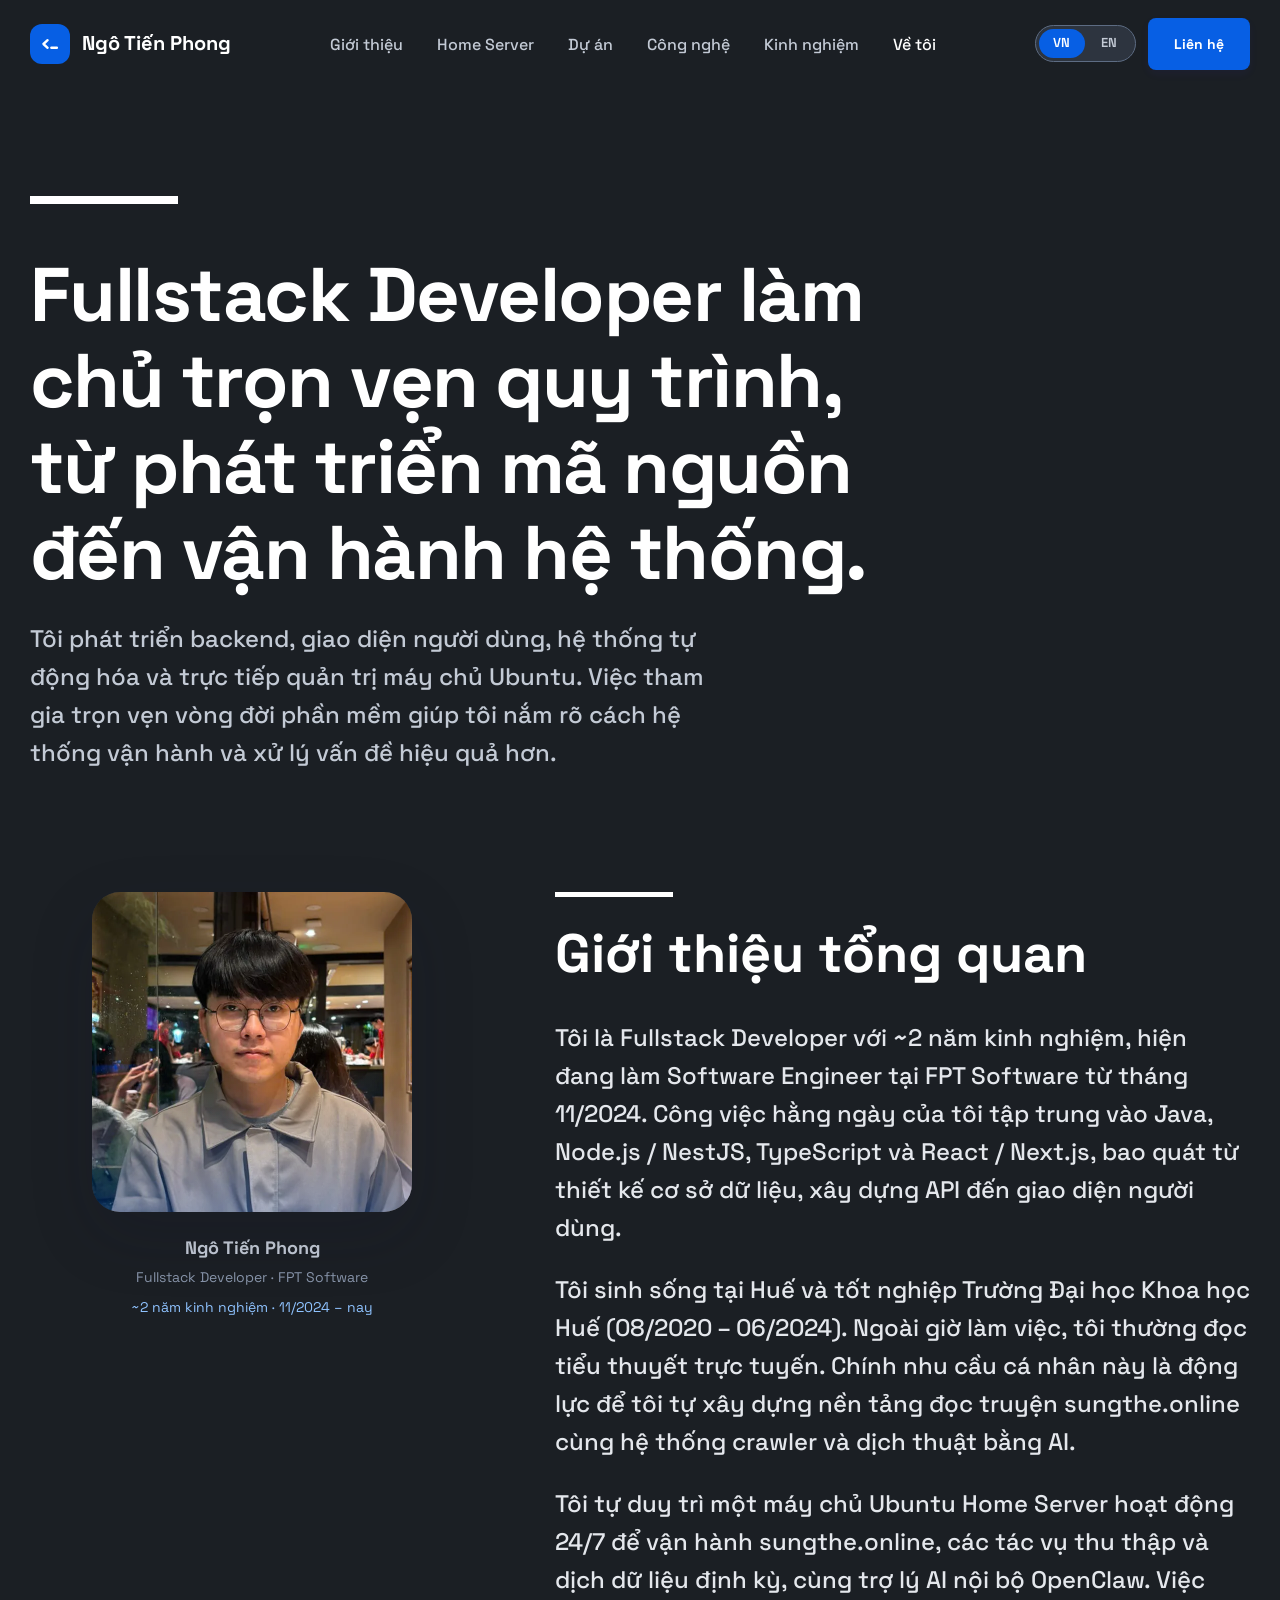
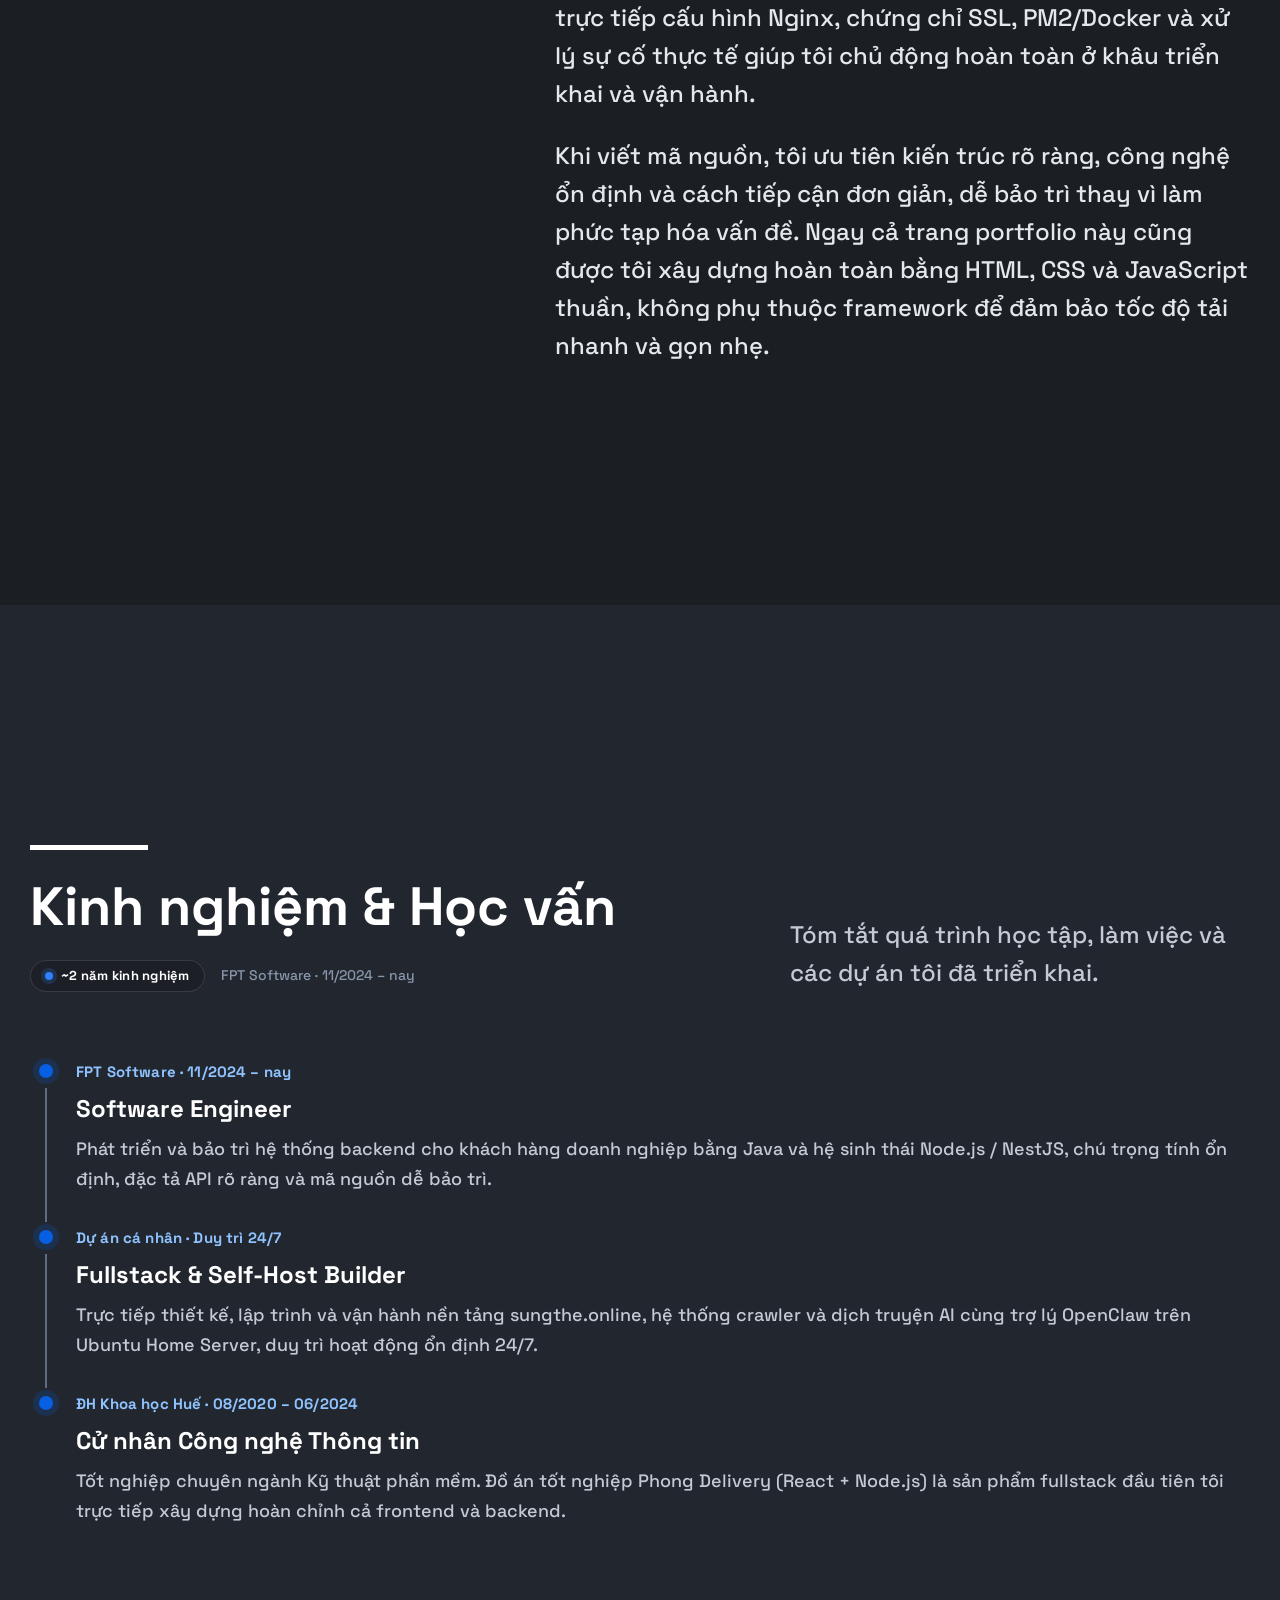
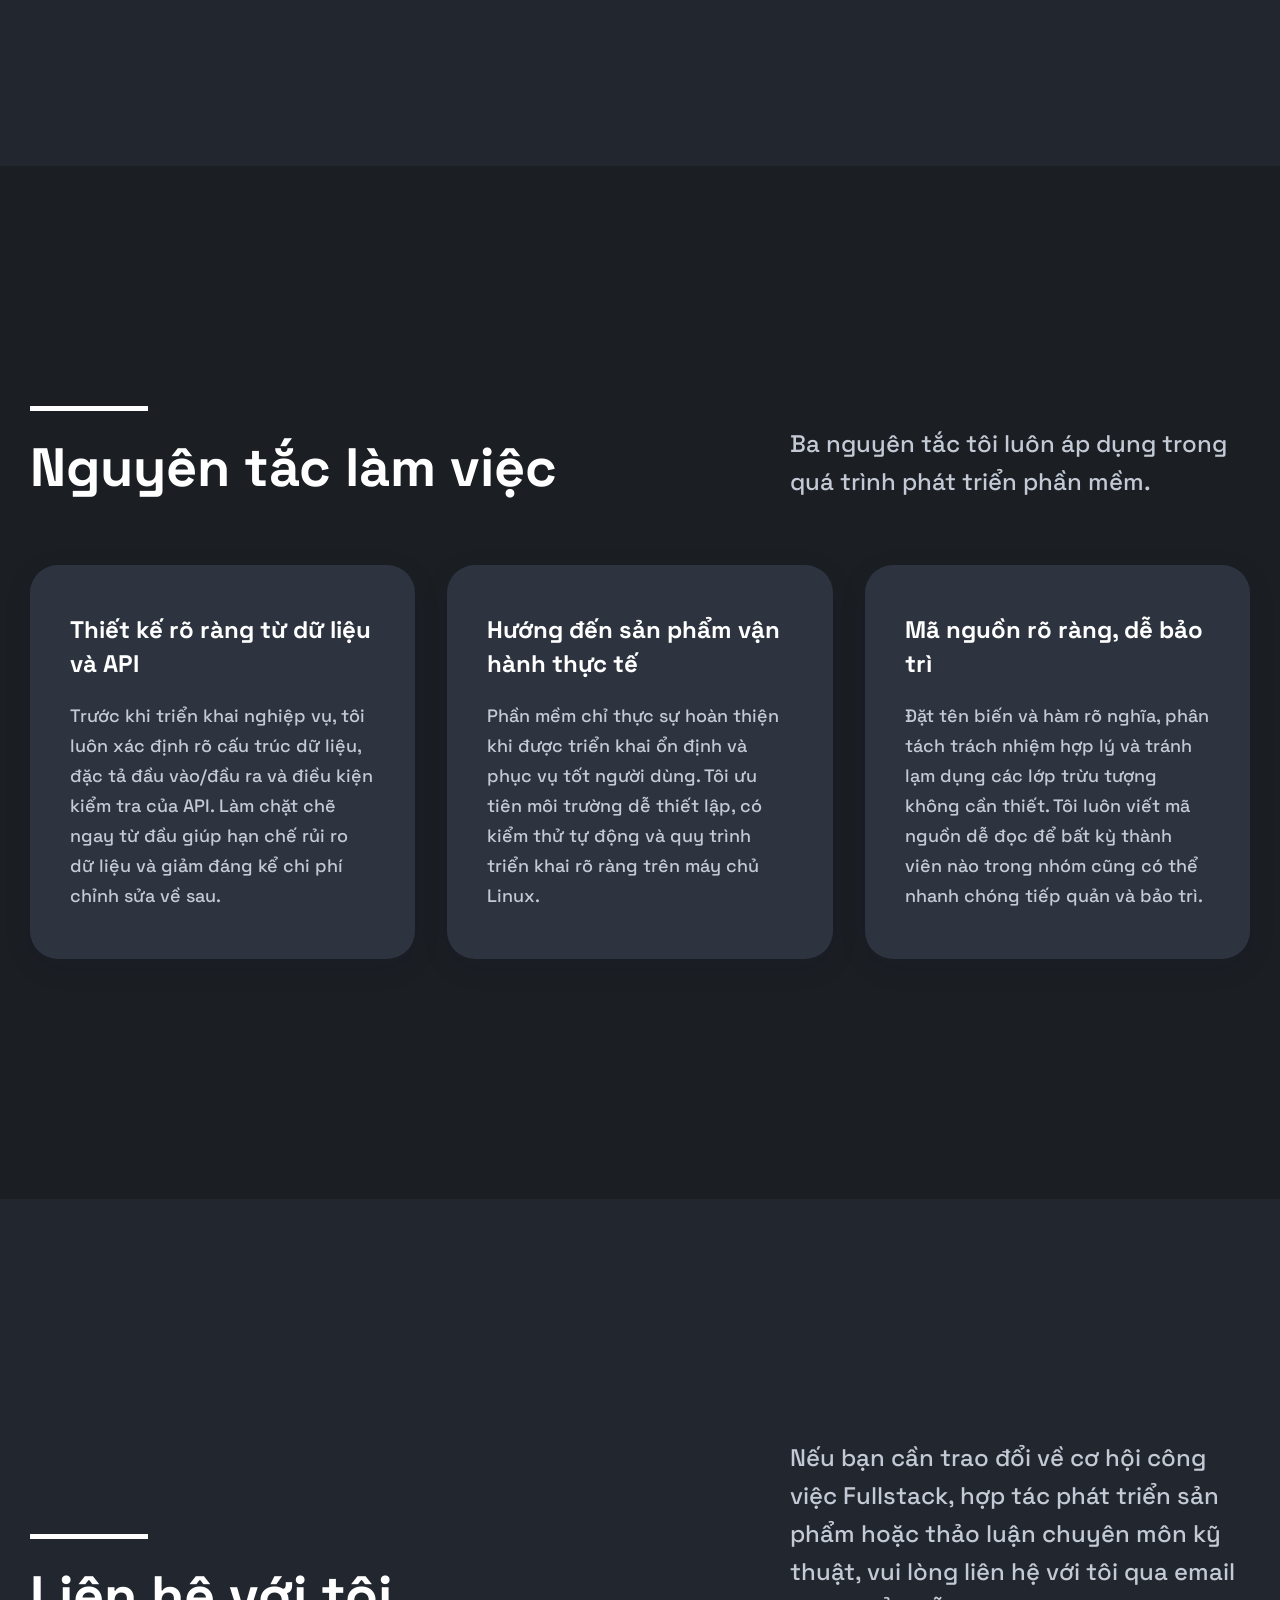
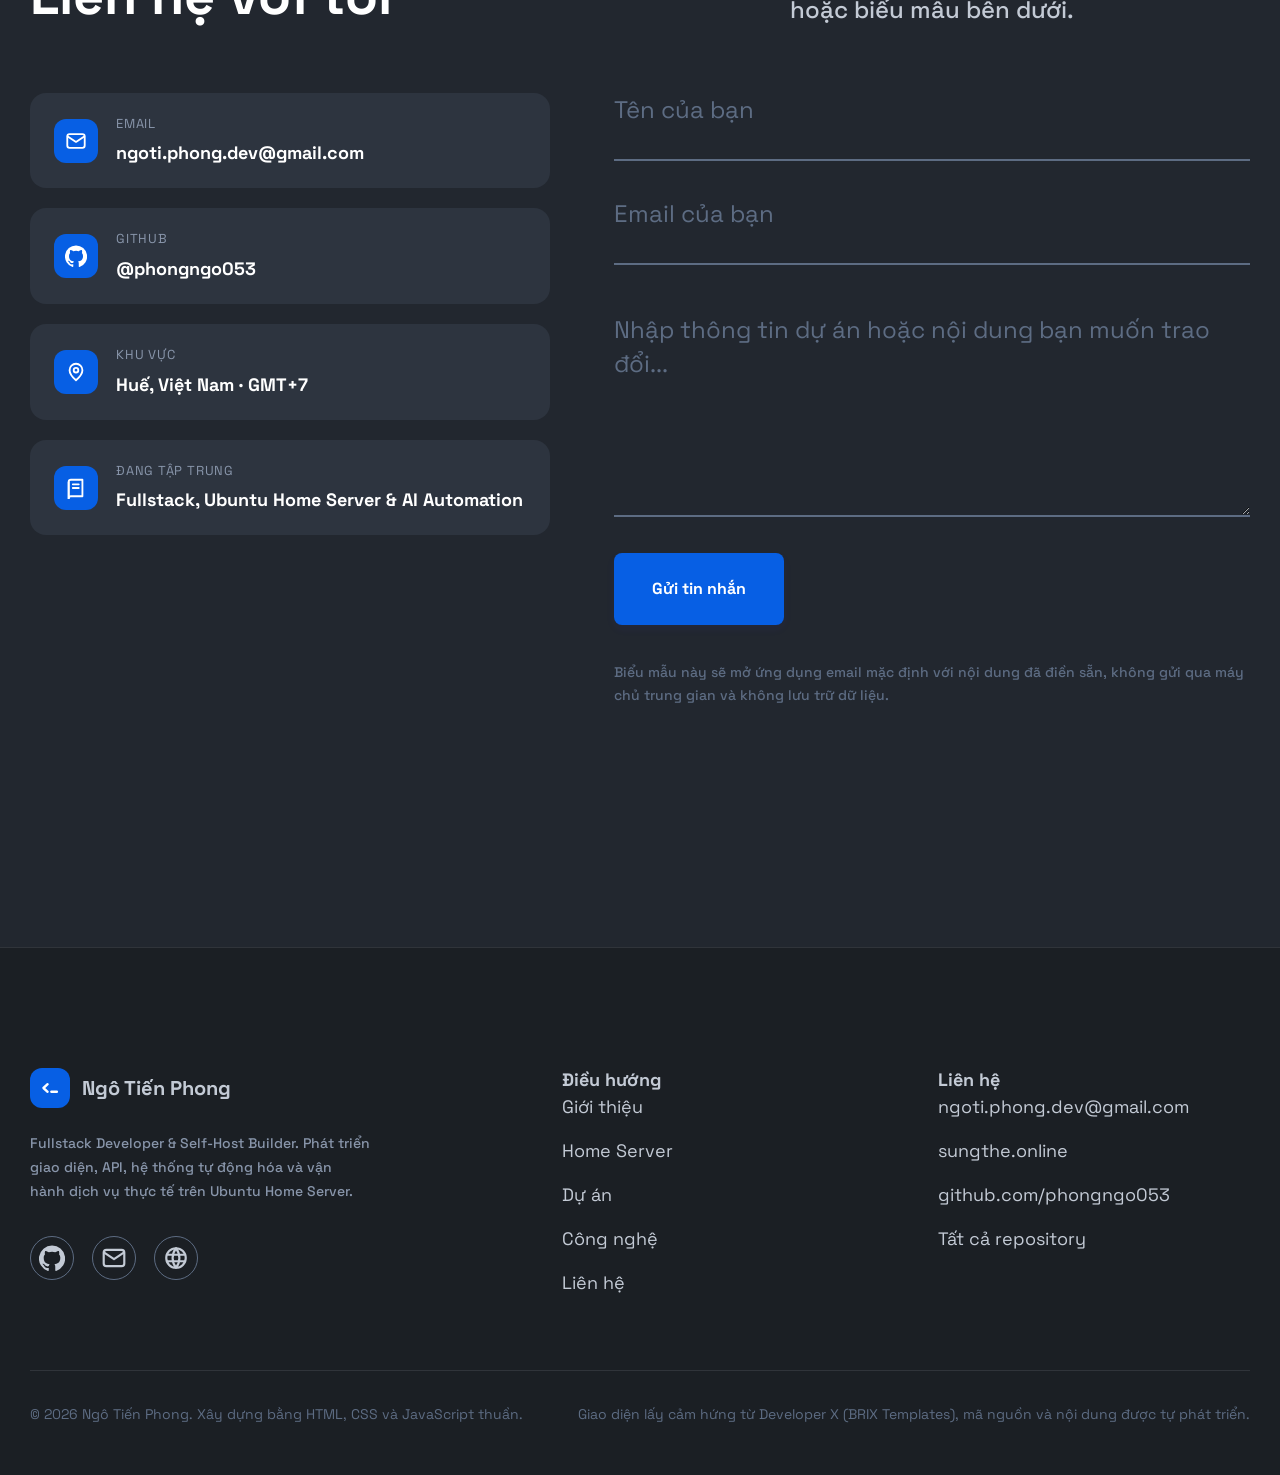
==== commit c94528f3: "Refine portfolio copy, update avatar & project visuals, and add experience badges" ====
--- a/about.html
+++ b/about.html
@@ -3,8 +3,8 @@
 <head>
   <meta charset="UTF-8">
   <meta name="viewport" content="width=device-width, initial-scale=1.0">
-  <title data-i18n="meta.about.title">Về mình &amp; Liên hệ — Ngô Tiến Phong</title>
-  <meta name="description" data-i18n-content="meta.about.description" content="Giới thiệu về Ngô Tiến Phong — Fullstack Developer tại FPT Software, tự vận hành Ubuntu Home Server và xây sản phẩm web/bot thực tế.">
+  <title data-i18n="meta.about.title">Về tôi &amp; Liên hệ — Ngô Tiến Phong</title>
+  <meta name="description" data-i18n-content="meta.about.description" content="Giới thiệu về Ngô Tiến Phong — Fullstack Developer (~2 năm kinh nghiệm) tại FPT Software, trực tiếp vận hành Ubuntu Home Server và phát triển các sản phẩm web, hệ thống tự động hóa.">
   <meta name="author" content="Ngô Tiến Phong">
   <meta name="theme-color" content="#1b1f24">
 
@@ -55,7 +55,7 @@
           <li><a href="projects.html" data-i18n="nav.projects">Dự án</a></li>
           <li><a href="index.html#stack" data-i18n="nav.stack">Công nghệ</a></li>
           <li><a href="index.html#experience" data-i18n="nav.experience">Kinh nghiệm</a></li>
-          <li><a href="about.html" class="is-active" data-i18n="nav.aboutPage">Về mình</a></li>
+          <li><a href="about.html" class="is-active" data-i18n="nav.aboutPage">Về tôi</a></li>
           <li class="nav-lang">
             <div class="lang-switch" role="group" aria-label="Đổi ngôn ngữ" data-i18n-attr="aria-label:nav.langSwitch">
               <button class="lang-option is-active" type="button" data-lang="vi" aria-pressed="true">VN</button>
@@ -84,10 +84,11 @@
     <section class="page-hero">
       <div class="container">
         <div class="heading-top-line large" aria-hidden="true"></div>
-        <h1 class="display-2" data-i18n="aboutPage.heading">Một Fullstack Developer thích làm trọn gói — từ dòng code đầu tiên tới lúc chạy trên server.</h1>
+        <h1 class="display-2" data-i18n="aboutPage.heading">Fullstack Developer làm chủ trọn vẹn quy trình, từ phát triển mã nguồn đến vận hành hệ thống.</h1>
         <p data-i18n="aboutPage.intro">
-          Mình viết backend, dựng giao diện, làm bot tự động và tự quản trị máy chủ Ubuntu ở nhà — vì đi
-          hết cả vòng đời giúp mình hiểu sản phẩm sâu hơn rất nhiều.
+          Tôi phát triển backend, giao diện người dùng, hệ thống tự động hóa và trực tiếp quản trị máy chủ
+          Ubuntu. Việc tham gia trọn vẹn vòng đời phần mềm giúp tôi nắm rõ cách hệ thống vận hành và xử lý
+          vấn đề hiệu quả hơn.
         </p>
       </div>
     </section>
@@ -99,41 +100,48 @@
 
           <div class="about-media reveal">
             <div class="about-avatar">
-              <img src="assets/avatar.png" width="447" height="447" alt="Ngô Tiến Phong">
+              <picture>
+                <source srcset="assets/avatar.webp" type="image/webp">
+                <img src="assets/avatar.jpg" width="447" height="447" fetchpriority="high" alt="Ngô Tiến Phong">
+              </picture>
             </div>
             <div class="about-media-caption">
               <span class="h5">Ngô Tiến Phong</span>
               <span class="body-small text-neutral-500" data-i18n="aboutPage.caption">Fullstack Developer · FPT Software</span>
+              <span class="body-small text-accent" data-i18n="aboutPage.captionYoe">~2 năm kinh nghiệm · 11/2024 – nay</span>
             </div>
           </div>
 
           <div class="about-body reveal">
             <div class="heading-top-line" aria-hidden="true"></div>
-            <h2 class="h1" data-i18n="aboutPage.shortVersion">Chuyện ngắn gọn về mình</h2>
+            <h2 class="h1" data-i18n="aboutPage.shortVersion">Giới thiệu tổng quan</h2>
 
             <p class="body-large" data-i18n="aboutPage.p1">
-              Mình là Fullstack Developer, hiện làm Software Engineer tại FPT Software. Công việc chính của
-              mình gắn với Java, Node.js / NestJS, TypeScript và React / Next.js — từ tầng thiết kế database,
-              xây API cho tới giao diện người dùng.
+              Tôi là Fullstack Developer với ~2 năm kinh nghiệm, hiện đang làm Software Engineer tại FPT
+              Software từ tháng 11/2024. Công việc hằng ngày của tôi tập trung vào Java, Node.js / NestJS,
+              TypeScript và React / Next.js, bao quát từ thiết kế cơ sở dữ liệu, xây dựng API đến giao
+              diện người dùng.
             </p>
 
             <p class="body-large" data-i18n="aboutPage.p2">
-              Mình lớn lên ở Huế và tốt nghiệp Trường Đại học Khoa học Huế. Sở thích lớn nhất ngoài giờ làm
-              là đọc truyện chữ vào buổi tối — cũng chính từ đó mà mình tự tay làm ra web đọc truyện
-              sungthe.online cùng mấy con bot crawl và dịch truyện AI.
+              Tôi sinh sống tại Huế và tốt nghiệp Trường Đại học Khoa học Huế (08/2020 – 06/2024). Ngoài
+              giờ làm việc, tôi thường đọc tiểu thuyết trực tuyến. Chính nhu cầu cá nhân này là động lực
+              để tôi tự xây dựng nền tảng đọc truyện sungthe.online cùng hệ thống crawler và dịch thuật
+              bằng AI.
             </p>
 
             <p class="body-large" data-i18n="aboutPage.p3">
-              Ở nhà mình tự dựng một chiếc Ubuntu Home Server chạy 24/7. Trên đó có web production
-              sungthe.online, các worker chạy bot định kỳ, và OpenClaw tự host để dùng AI hỗ trợ công việc
-              cá nhân. Tự cấu hình Nginx, SSL, PM2/Docker và tự debug khi có lỗi khiến mình chủ động hoàn
-              toàn ở khâu vận hành.
+              Tôi tự duy trì một máy chủ Ubuntu Home Server hoạt động 24/7 để vận hành sungthe.online, các
+              tác vụ thu thập và dịch dữ liệu định kỳ, cùng trợ lý AI nội bộ OpenClaw. Việc trực tiếp cấu
+              hình Nginx, chứng chỉ SSL, PM2/Docker và xử lý sự cố thực tế giúp tôi chủ động hoàn toàn ở
+              khâu triển khai và vận hành.
             </p>
 
             <p class="body-large" data-i18n="aboutPage.p4">
-              Trong code, mình thích kiến trúc rõ ràng, công nghệ đủ chín và diff nhỏ gọn — không thích viết
-              mấy đoạn code đánh đố người đọc. Chính trang portfolio bạn đang xem cũng chỉ là HTML, CSS và
-              JavaScript thuần, không framework, mở lên là chạy nhẹ tênh.
+              Khi viết mã nguồn, tôi ưu tiên kiến trúc rõ ràng, công nghệ ổn định và cách tiếp cận đơn
+              giản, dễ bảo trì thay vì làm phức tạp hóa vấn đề. Ngay cả trang portfolio này cũng được tôi
+              xây dựng hoàn toàn bằng HTML, CSS và JavaScript thuần, không phụ thuộc framework để đảm bảo
+              tốc độ tải nhanh và gọn nhẹ.
             </p>
           </div>
 
@@ -147,38 +155,42 @@
         <div class="section-head reveal">
           <div>
             <div class="heading-top-line" aria-hidden="true"></div>
-            <h2 class="h1" data-i18n="exp.heading">Hành trình &amp; Kinh nghiệm</h2>
+            <h2 class="h1" data-i18n="exp.heading">Kinh nghiệm &amp; Học vấn</h2>
+            <p class="exp-yoe-line">
+              <span class="status-pill is-subtle"><span class="dot" aria-hidden="true"></span><span data-i18n="exp.yoeBadge">~2 năm kinh nghiệm</span></span>
+              <span class="body-small text-neutral-500" data-i18n="exp.yoeDetail">FPT Software · 11/2024 – nay</span>
+            </p>
           </div>
           <p class="body-large" data-i18n="aboutPage.timelineIntro">
-            Vài dấu mốc ngắn gọn nhưng đều là việc thật mình đã và đang làm.
+            Tóm tắt quá trình học tập, làm việc và các dự án tôi đã triển khai.
           </p>
         </div>
 
         <div class="timeline reveal">
           <div class="timeline-item">
-            <span class="period" data-i18n="exp.period.current">Hiện tại</span>
-            <h3 class="h3" data-i18n="aboutPage.t1">Software Engineer — FPT Software</h3>
+            <span class="period" data-i18n="exp.period.current">FPT Software · 11/2024 – nay</span>
+            <h3 class="h3" data-i18n="aboutPage.t1">Software Engineer</h3>
             <p class="body-default" data-i18n="aboutPage.t1desc">
               Phát triển và bảo trì hệ thống backend cho khách hàng doanh nghiệp bằng Java và hệ sinh thái
-              Node.js / NestJS. Tập trung vào tính ổn định, hợp đồng API rõ ràng và code dễ bàn giao.
+              Node.js / NestJS, chú trọng tính ổn định, đặc tả API rõ ràng và mã nguồn dễ bảo trì.
             </p>
           </div>
 
           <div class="timeline-item">
-            <span class="period" data-i18n="exp.period.ongoing">Duy trì 24/7</span>
+            <span class="period" data-i18n="exp.period.ongoing">Dự án cá nhân · Duy trì 24/7</span>
             <h3 class="h3" data-i18n="aboutPage.t2">Fullstack &amp; Self-Host Builder</h3>
             <p class="body-default" data-i18n="aboutPage.t2desc">
-              Tự thiết kế, lập trình và vận hành sungthe.online, dàn bot truyện AI cùng trợ lý OpenClaw trên
-              Ubuntu Home Server tại nhà. Mọi thứ đều chạy thực tế thay vì chỉ nằm trên slide hay localhost.
+              Trực tiếp thiết kế, lập trình và vận hành nền tảng sungthe.online, hệ thống crawler và dịch
+              truyện AI cùng trợ lý OpenClaw trên Ubuntu Home Server, duy trì hoạt động ổn định 24/7.
             </p>
           </div>
 
           <div class="timeline-item">
-            <span class="period" data-i18n="exp.period.alumni">Tốt nghiệp</span>
-            <h3 class="h3" data-i18n="aboutPage.t3">Trường Đại học Khoa học Huế</h3>
+            <span class="period" data-i18n="exp.period.alumni">ĐH Khoa học Huế · 08/2020 – 06/2024</span>
+            <h3 class="h3" data-i18n="aboutPage.t3">Cử nhân Công nghệ Thông tin</h3>
             <p class="body-default" data-i18n="aboutPage.t3desc">
               Tốt nghiệp chuyên ngành Kỹ thuật phần mềm. Đồ án tốt nghiệp Phong Delivery (React + Node.js) là
-              sản phẩm fullstack đầu tiên mình tự dựng trọn vẹn hai đầu FE/BE.
+              sản phẩm fullstack đầu tiên tôi trực tiếp xây dựng hoàn chỉnh cả frontend và backend.
             </p>
           </div>
         </div>
@@ -191,36 +203,38 @@
         <div class="section-head reveal">
           <div>
             <div class="heading-top-line" aria-hidden="true"></div>
-            <h2 class="h1" data-i18n="aboutPage.howHeading">Cách mình làm việc</h2>
+            <h2 class="h1" data-i18n="aboutPage.howHeading">Nguyên tắc làm việc</h2>
           </div>
           <p class="body-large" data-i18n="aboutPage.howIntro">
-            Ba nguyên tắc mình luôn giữ qua hầu hết các dự án.
+            Ba nguyên tắc tôi luôn áp dụng trong quá trình phát triển phần mềm.
           </p>
         </div>
 
         <div class="cards-grid">
           <article class="card card-feature reveal">
-            <h3 class="h3" data-i18n="aboutPage.card1">Rõ ràng ngay từ API &amp; dữ liệu</h3>
+            <h3 class="h3" data-i18n="aboutPage.card1">Thiết kế rõ ràng từ dữ liệu và API</h3>
             <p class="body-default" data-i18n="aboutPage.card1desc">
-              Trước khi viết logic, mình luôn chốt rõ schema và ranh giới API: nhận vào cái gì, trả ra cái
-              gì, và từ chối điều gì. Chặt chẽ từ đầu luôn rẻ hơn rất nhiều so với việc phải sửa lại dữ liệu
-              về sau.
+              Trước khi triển khai nghiệp vụ, tôi luôn xác định rõ cấu trúc dữ liệu, đặc tả đầu vào/đầu ra
+              và điều kiện kiểm tra của API. Làm chặt chẽ ngay từ đầu giúp hạn chế rủi ro dữ liệu và giảm
+              đáng kể chi phí chỉnh sửa về sau.
             </p>
           </article>
 
           <article class="card card-feature reveal">
-            <h3 class="h3" data-i18n="aboutPage.card2">Làm xong là phải chạy thật được</h3>
+            <h3 class="h3" data-i18n="aboutPage.card2">Hướng đến sản phẩm vận hành thực tế</h3>
             <p class="body-default" data-i18n="aboutPage.card2desc">
-              Code chỉ có giá trị khi triển khai lên môi trường thật và người dùng dùng được. Mình ưu tiên
-              thiết lập dễ chạy, có test tự động và quy trình deploy gọn gàng lên Linux server.
+              Phần mềm chỉ thực sự hoàn thiện khi được triển khai ổn định và phục vụ tốt người dùng. Tôi ưu
+              tiên môi trường dễ thiết lập, có kiểm thử tự động và quy trình triển khai rõ ràng trên máy
+              chủ Linux.
             </p>
           </article>
 
           <article class="card card-feature reveal">
-            <h3 class="h3" data-i18n="aboutPage.card3">Code gọn cho người đọc tiếp theo</h3>
+            <h3 class="h3" data-i18n="aboutPage.card3">Mã nguồn rõ ràng, dễ bảo trì</h3>
             <p class="body-default" data-i18n="aboutPage.card3desc">
-              Đặt tên rõ nghĩa, tách hàm vừa tay, không lạm dụng abstraction phức tạp. Mình luôn viết cho
-              người đọc sau này — mà thường đó chính là mình sau sáu tháng quay lại sửa bug.
+              Đặt tên biến và hàm rõ nghĩa, phân tách trách nhiệm hợp lý và tránh lạm dụng các lớp trừu
+              tượng không cần thiết. Tôi luôn viết mã nguồn dễ đọc để bất kỳ thành viên nào trong nhóm cũng
+              có thể nhanh chóng tiếp quản và bảo trì.
             </p>
           </article>
         </div>
@@ -233,11 +247,11 @@
         <div class="section-head reveal">
           <div>
             <div class="heading-top-line" aria-hidden="true"></div>
-            <h2 class="h1" data-i18n="aboutPage.contactHeading">Kết nối với mình</h2>
+            <h2 class="h1" data-i18n="aboutPage.contactHeading">Liên hệ với tôi</h2>
           </div>
           <p class="body-large" data-i18n="aboutPage.contactIntro">
-            Bạn có sản phẩm cần làm, muốn trao đổi công việc Fullstack hay chia sẻ chuyện self-host server?
-            Cứ nhắn mình qua email nhé.
+            Nếu bạn cần trao đổi về cơ hội công việc Fullstack, hợp tác phát triển sản phẩm hoặc thảo luận
+            chuyên môn kỹ thuật, vui lòng liên hệ với tôi qua email hoặc biểu mẫu bên dưới.
           </p>
         </div>
 
@@ -292,7 +306,7 @@
               </span>
               <span>
                 <span class="label" data-i18n="contact.into">Đang tập trung</span>
-                <span class="value" data-i18n="contact.intoValue">Fullstack, Ubuntu Home Server &amp; truyện chữ</span>
+                <span class="value" data-i18n="contact.intoValue">Fullstack, Ubuntu Home Server &amp; AI Automation</span>
               </span>
             </div>
           </div>
@@ -308,12 +322,12 @@
             </div>
             <div class="form-field">
               <label class="visually-hidden" for="message" data-i18n="form.messageLabel">Nội dung tin nhắn</label>
-              <textarea class="input" id="message" name="message" rows="5" placeholder="Bạn đang làm dự án gì hoặc muốn trao đổi điều gì?" required data-i18n-attr="placeholder:form.message"></textarea>
+              <textarea class="input" id="message" name="message" rows="5" placeholder="Nhập thông tin dự án hoặc nội dung bạn muốn trao đổi..." required data-i18n-attr="placeholder:form.message"></textarea>
             </div>
             <button class="btn btn-primary" type="submit" data-i18n="form.submit">Gửi tin nhắn</button>
             <p class="form-note" aria-live="polite" data-i18n="form.note">
-              Biểu mẫu này sẽ mở ứng dụng email trên máy bạn với nội dung đã điền sẵn — không gửi lên máy
-              chủ trung gian và không lưu dữ liệu.
+              Biểu mẫu này sẽ mở ứng dụng email mặc định với nội dung đã điền sẵn, không gửi qua máy chủ
+              trung gian và không lưu trữ dữ liệu.
             </p>
           </form>
 
@@ -338,8 +352,8 @@
             <span>Ngô Tiến Phong</span>
           </a>
           <p class="body-small text-neutral-500 mt-24" style="max-width:340px" data-i18n="footer.tagline">
-            Fullstack Developer &amp; Self-Host Builder. Tự viết giao diện, API, bot tự động và vận hành
-            sản phẩm thật trên Ubuntu Home Server.
+            Fullstack Developer &amp; Self-Host Builder. Phát triển giao diện, API, hệ thống tự động hóa và
+            vận hành dịch vụ thực tế trên Ubuntu Home Server.
           </p>
           <div class="social-row mt-32">
             <a href="https://github.com/phongngo053" target="_blank" rel="noopener" aria-label="GitHub">
@@ -386,8 +400,8 @@
       </div>
 
       <div class="footer-bottom">
-        <span>© <span data-year>2026</span> Ngô Tiến Phong. <span data-i18n="footer.built">Viết thuần HTML, CSS, JS — không framework.</span></span>
-        <span data-i18n="footer.design">Thiết kế lấy cảm hứng từ Developer X (BRIX Templates) — mã nguồn và nội dung tự viết hoàn toàn.</span>
+        <span>© <span data-year>2026</span> Ngô Tiến Phong. <span data-i18n="footer.built">Xây dựng bằng HTML, CSS và JavaScript thuần.</span></span>
+        <span data-i18n="footer.design">Giao diện lấy cảm hứng từ Developer X (BRIX Templates), mã nguồn và nội dung được tự phát triển.</span>
       </div>
     </div>
   </footer>
--- a/css/main.css
+++ b/css/main.css
@@ -539,9 +539,50 @@
   flex: 1;
 }
 
+.card-project-visual.has-screenshot {
+  display: block;
+  background-color: var(--neutral--800);
+}
+
+.card-project-visual.has-screenshot::after {
+  background: linear-gradient(
+    to top,
+    rgba(27, 31, 36, 0.62) 0%,
+    rgba(27, 31, 36, 0.14) 32%,
+    transparent 58%
+  );
+  pointer-events: none;
+  z-index: 1;
+}
+
+.card-project-preview-link,
+.card-project-visual.has-screenshot picture {
+  display: block;
+  width: 100%;
+  height: 100%;
+}
+
+.card-project-visual.has-screenshot img {
+  width: 100%;
+  height: 100%;
+  object-fit: cover;
+  object-position: top center;
+  display: block;
+  z-index: 0;
+  transition: transform 0.5s cubic-bezier(0.22, 1, 0.36, 1);
+}
+
+.card-project:hover .card-project-visual.has-screenshot img {
+  transform: scale(1.03);
+}
+
 .card-project-featured {
   grid-column: 1 / -1;
-  container-type: inline-size;
+}
+
+.card-project-featured > .card-project-visual.has-screenshot {
+  height: auto;
+  aspect-ratio: 1280 / 850;
 }
 
 .card-project-featured:hover {
@@ -555,14 +596,55 @@
     align-items: stretch;
   }
 
+  .card-project-featured:has(> .card-project-visual.has-screenshot) {
+    grid-template-columns: minmax(0, 1.08fr) minmax(0, 0.92fr);
+  }
+
   .card-project-featured > .card-project-visual {
     height: auto;
     min-height: 300px;
   }
 
+  .card-project-featured > .card-project-visual.has-screenshot {
+    aspect-ratio: auto;
+    min-height: 360px;
+    padding: 62px 24px 24px;
+    display: flex;
+    align-items: center;
+    justify-content: center;
+    background: linear-gradient(145deg, #27303d 0%, #1c222b 100%);
+  }
+
+  .card-project-featured > .card-project-visual.has-screenshot::after {
+    background: radial-gradient(circle at 20% 10%, rgba(7, 95, 228, 0.24), transparent 60%);
+  }
+
+  .card-project-featured > .card-project-visual.has-screenshot .status-pill {
+    top: 18px;
+    bottom: auto;
+    left: 24px;
+  }
+
+  .card-project-featured > .card-project-visual.has-screenshot .card-project-preview-link {
+    width: 100%;
+    height: auto;
+    border-radius: 14px;
+    overflow: hidden;
+    border: 1px solid rgba(255, 255, 255, 0.14);
+    box-shadow: 0 20px 44px rgba(0, 0, 0, 0.42);
+    position: relative;
+    z-index: 2;
+  }
+
   .card-project-featured > .card-project-visual img {
     width: 112px;
     height: 112px;
+  }
+
+  .card-project-featured > .card-project-visual.has-screenshot img {
+    width: 100%;
+    height: auto;
+    aspect-ratio: 1280 / 850;
   }
 
   .card-project-featured > .card-project-body {
@@ -606,6 +688,13 @@
   top: 18px;
   left: 18px;
   z-index: 2;
+}
+
+.card-project-visual.has-screenshot .status-pill {
+  top: auto;
+  bottom: 16px;
+  left: 16px;
+  pointer-events: none;
 }
 
 .card-project-links {
@@ -1184,6 +1273,7 @@
   display: grid;
   grid-template-columns: repeat(2, minmax(0, 1fr));
   gap: 52px 32px;
+  container-type: inline-size;
 }
 
 .projects-grid.gap-28 {
@@ -1255,18 +1345,29 @@
   background: var(--accent--primary-1);
 }
 
+.exp-yoe-line {
+  display: flex;
+  align-items: center;
+  flex-wrap: wrap;
+  gap: 10px 16px;
+  margin-top: 20px;
+}
+
 .experience-role {
   display: flex;
   flex-direction: column;
-  gap: 14px;
+  gap: 12px;
+}
+
+.experience-role h3 {
+  color: var(--neutral--100);
 }
 
 .experience-role .period {
-  font-size: 14px;
+  font-size: 15px;
   font-weight: 700;
-  letter-spacing: 0.06em;
-  text-transform: uppercase;
-  color: var(--neutral--500);
+  letter-spacing: 0.01em;
+  color: var(--accent--primary-3);
 }
 
 /* Numbers strip ------------------------------------------------------------ */
@@ -1449,11 +1550,11 @@
 }
 
 .timeline-item .period {
-  font-size: 14px;
+  display: inline-block;
+  font-size: 15px;
   font-weight: 700;
-  letter-spacing: 0.06em;
-  text-transform: uppercase;
-  color: var(--neutral--500);
+  letter-spacing: 0.01em;
+  color: var(--accent--primary-3);
   margin-bottom: 8px;
 }
 
@@ -1597,6 +1698,7 @@
   html { scroll-behavior: auto; }
   .reveal { opacity: 1; transform: none; transition: none; }
   .card-project:hover,
+  .card-project:hover .card-project-visual.has-screenshot img,
   .card-project-featured:hover,
   .card-homelab:hover,
   .card-skills:hover,
@@ -1637,6 +1739,7 @@
   .homelab-grid { grid-template-columns: minmax(0, 1fr); }
   .card-experience { grid-template-columns: minmax(0, 1fr); }
   .projects-grid { grid-template-columns: minmax(0, 1fr); }
+  .card-project-visual.has-screenshot { height: auto; aspect-ratio: 1280 / 850; }
   .stack-grid,
   .stats-grid { grid-template-columns: repeat(2, minmax(0, 1fr)); }
   .footer-grid { grid-template-columns: minmax(0, 1fr) minmax(0, 1fr); gap: 48px; }
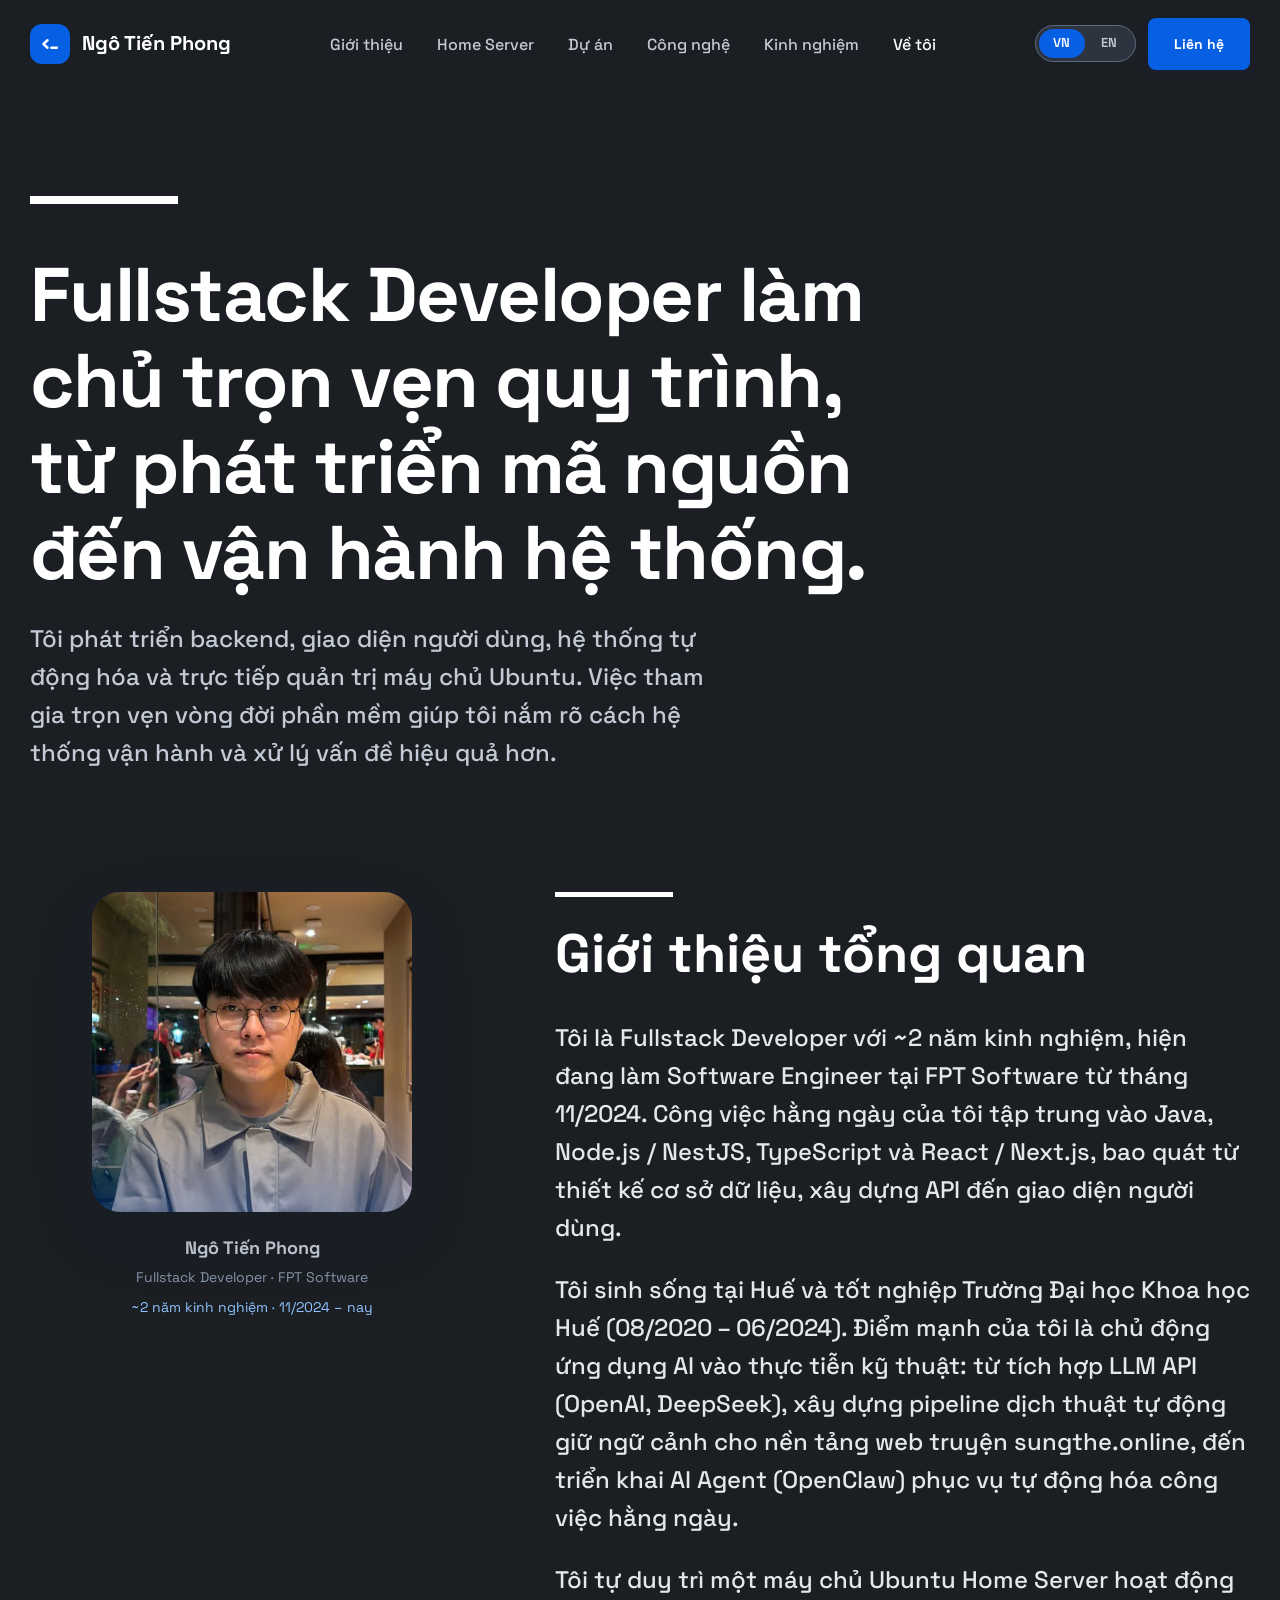
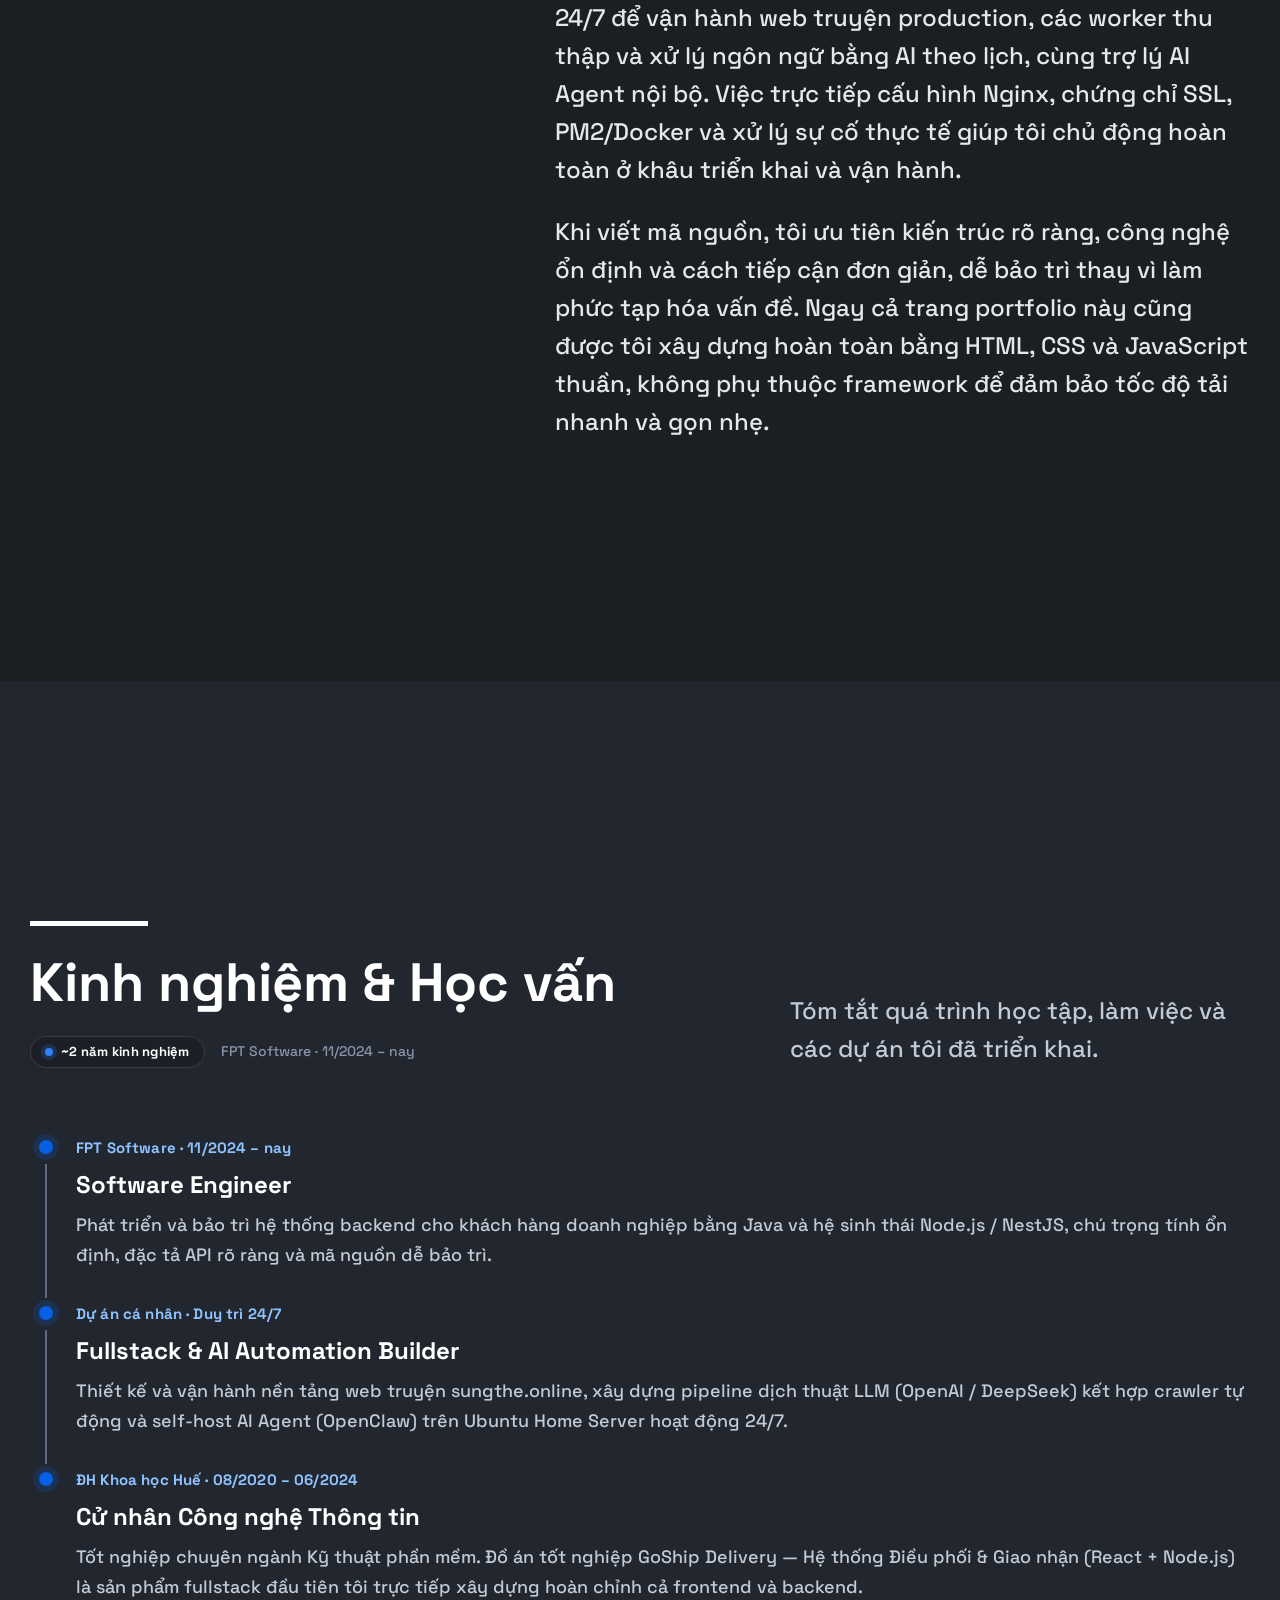
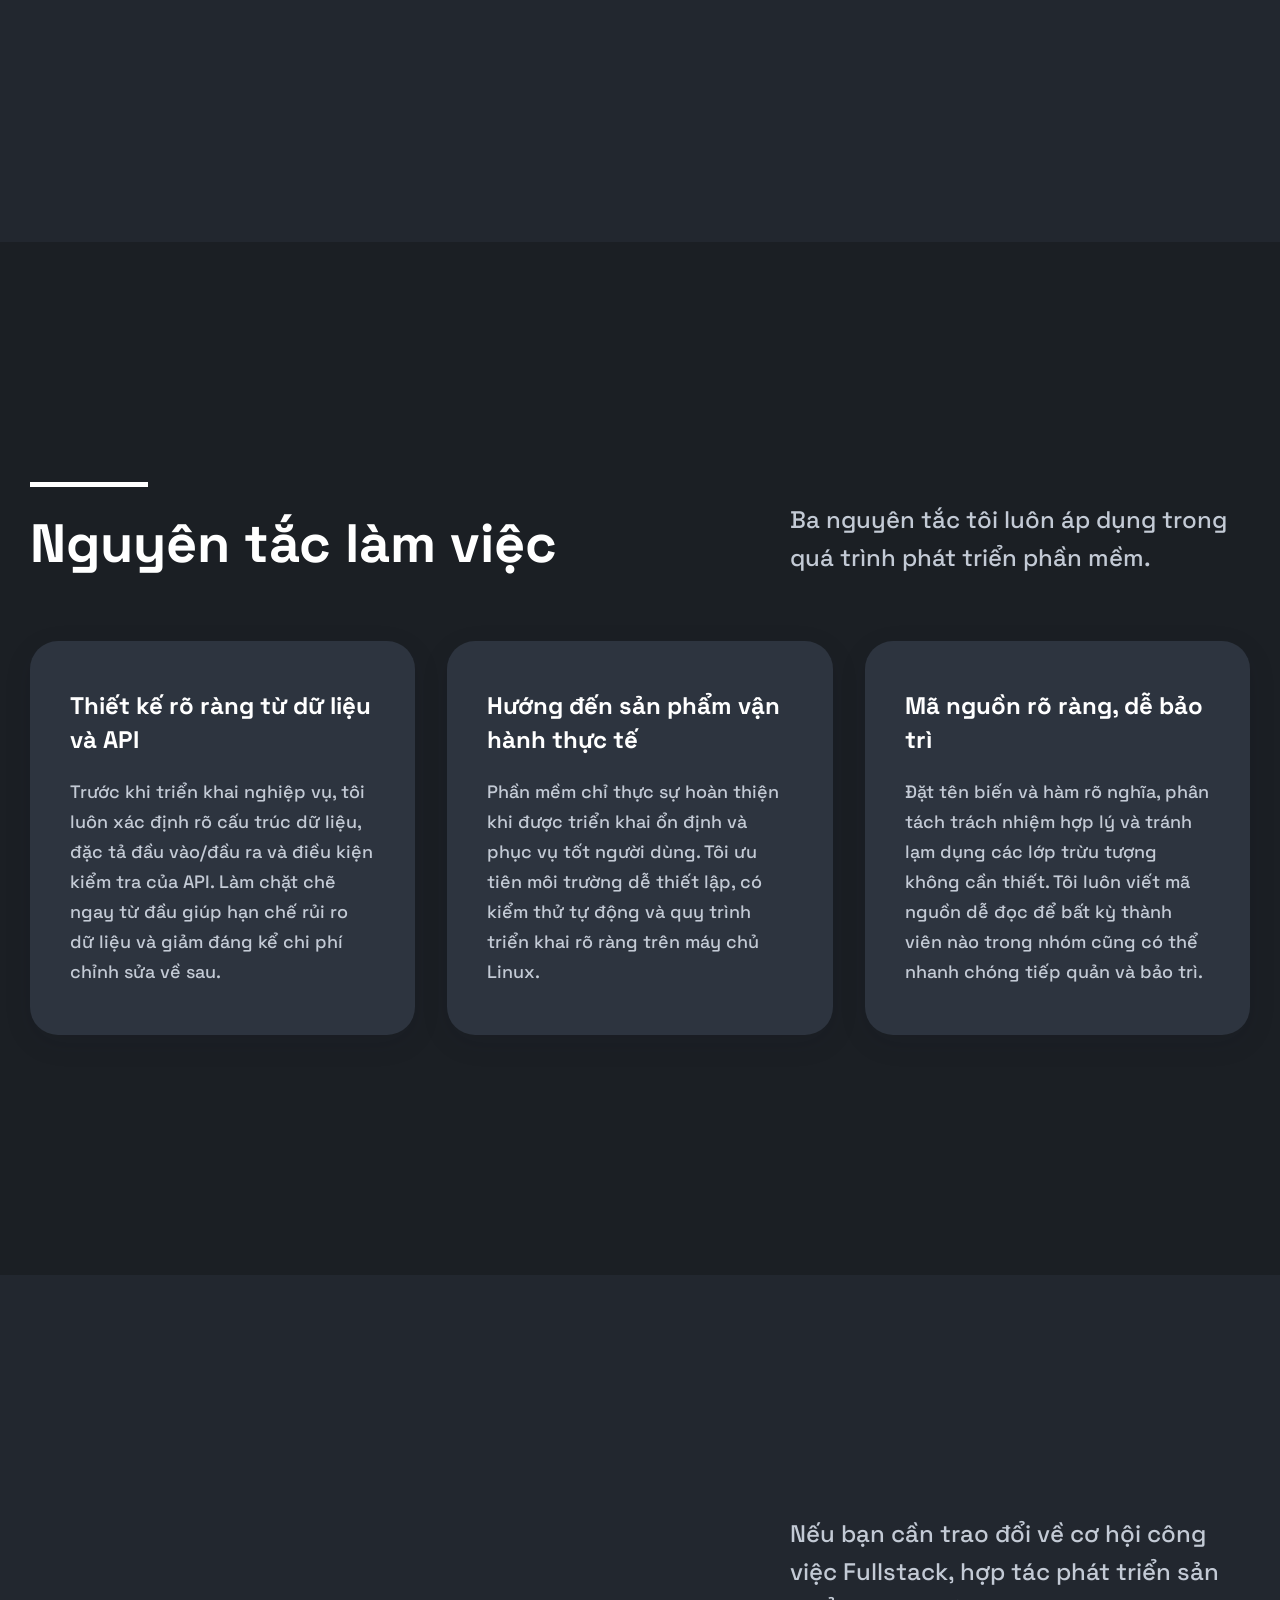
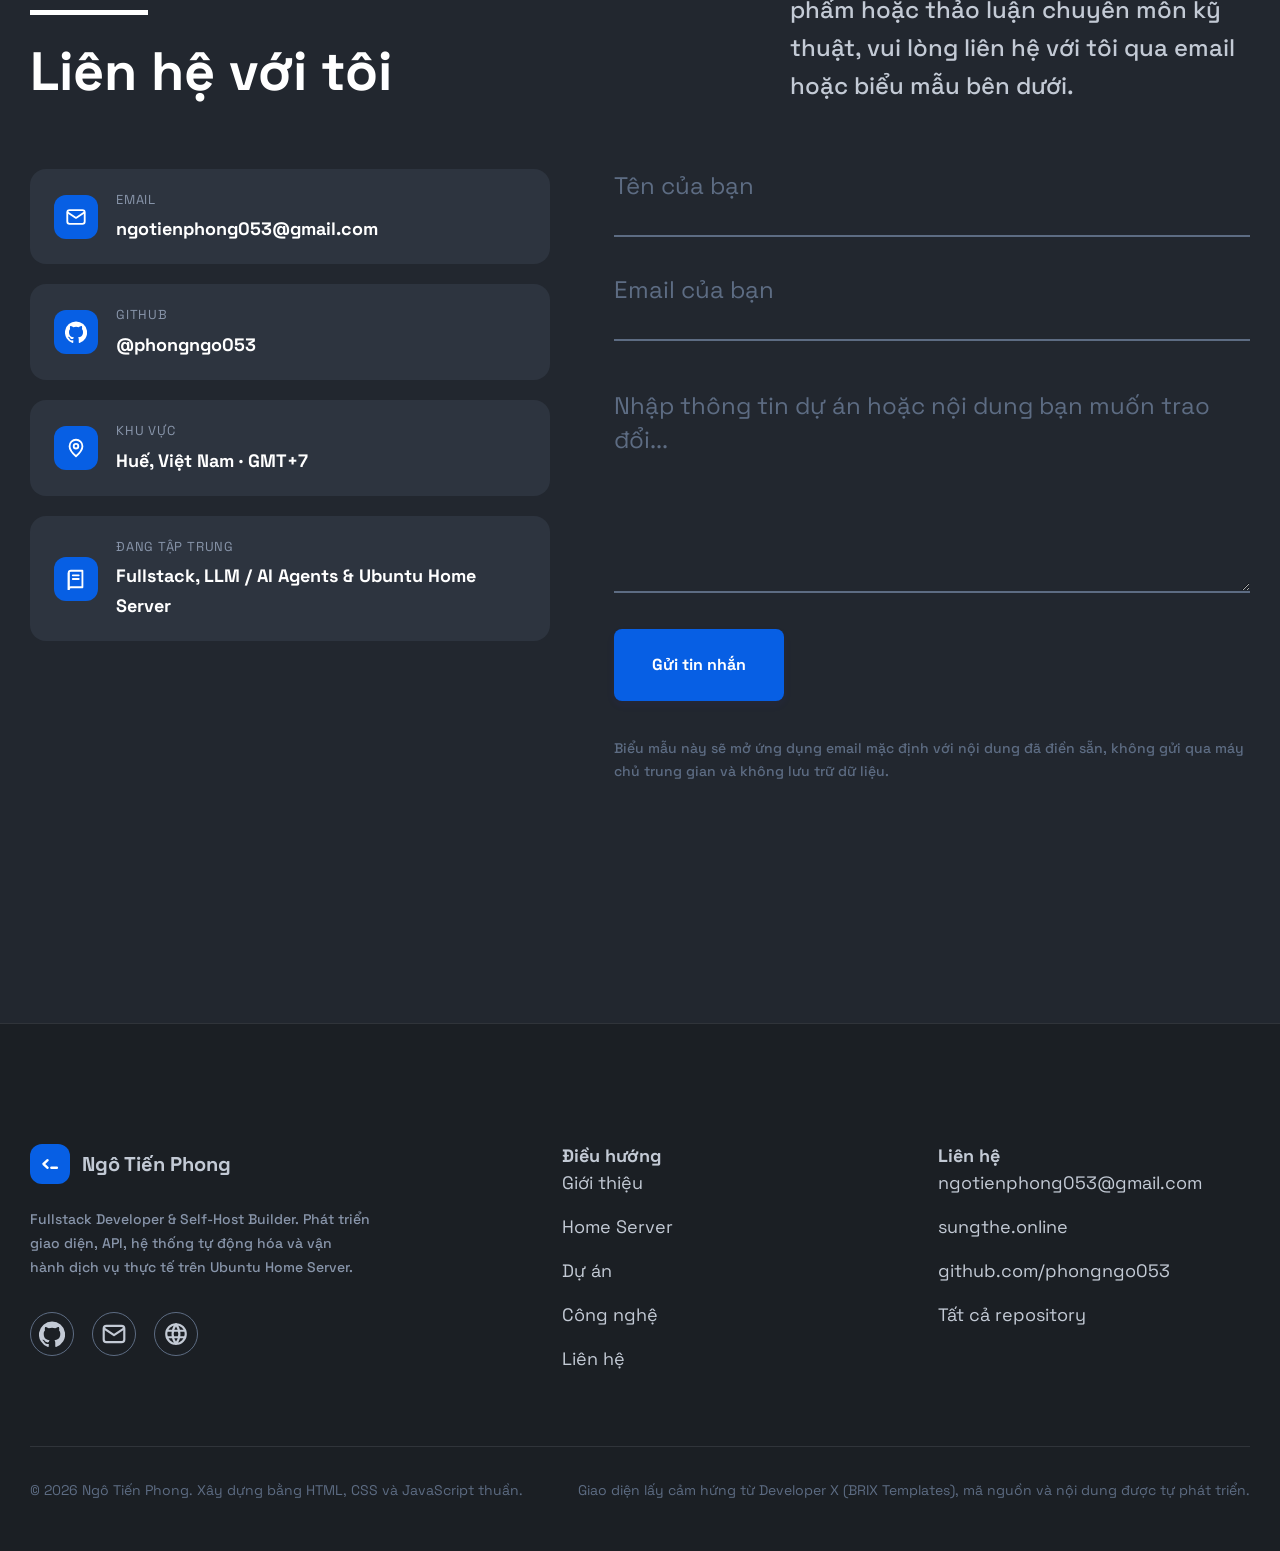
==== commit c493e32c: "Add downloadable CV (VI/EN) and update portfolio content" ====
--- a/about.html
+++ b/about.html
@@ -124,17 +124,17 @@
             </p>
 
             <p class="body-large" data-i18n="aboutPage.p2">
-              Tôi sinh sống tại Huế và tốt nghiệp Trường Đại học Khoa học Huế (08/2020 – 06/2024). Ngoài
-              giờ làm việc, tôi thường đọc tiểu thuyết trực tuyến. Chính nhu cầu cá nhân này là động lực
-              để tôi tự xây dựng nền tảng đọc truyện sungthe.online cùng hệ thống crawler và dịch thuật
-              bằng AI.
+              Tôi sinh sống tại Huế và tốt nghiệp Trường Đại học Khoa học Huế (08/2020 – 06/2024). Điểm mạnh
+              của tôi là chủ động ứng dụng AI vào thực tiễn kỹ thuật: từ tích hợp LLM API (OpenAI, DeepSeek),
+              xây dựng pipeline dịch thuật tự động giữ ngữ cảnh cho nền tảng web truyện sungthe.online, đến
+              triển khai AI Agent (OpenClaw) phục vụ tự động hóa công việc hằng ngày.
             </p>
 
             <p class="body-large" data-i18n="aboutPage.p3">
-              Tôi tự duy trì một máy chủ Ubuntu Home Server hoạt động 24/7 để vận hành sungthe.online, các
-              tác vụ thu thập và dịch dữ liệu định kỳ, cùng trợ lý AI nội bộ OpenClaw. Việc trực tiếp cấu
-              hình Nginx, chứng chỉ SSL, PM2/Docker và xử lý sự cố thực tế giúp tôi chủ động hoàn toàn ở
-              khâu triển khai và vận hành.
+              Tôi tự duy trì một máy chủ Ubuntu Home Server hoạt động 24/7 để vận hành web truyện production,
+              các worker thu thập và xử lý ngôn ngữ bằng AI theo lịch, cùng trợ lý AI Agent nội bộ. Việc trực
+              tiếp cấu hình Nginx, chứng chỉ SSL, PM2/Docker và xử lý sự cố thực tế giúp tôi chủ động hoàn
+              toàn ở khâu triển khai và vận hành.
             </p>
 
             <p class="body-large" data-i18n="aboutPage.p4">
@@ -178,10 +178,11 @@
 
           <div class="timeline-item">
             <span class="period" data-i18n="exp.period.ongoing">Dự án cá nhân · Duy trì 24/7</span>
-            <h3 class="h3" data-i18n="aboutPage.t2">Fullstack &amp; Self-Host Builder</h3>
+            <h3 class="h3" data-i18n="aboutPage.t2">Fullstack &amp; AI Automation Builder</h3>
             <p class="body-default" data-i18n="aboutPage.t2desc">
-              Trực tiếp thiết kế, lập trình và vận hành nền tảng sungthe.online, hệ thống crawler và dịch
-              truyện AI cùng trợ lý OpenClaw trên Ubuntu Home Server, duy trì hoạt động ổn định 24/7.
+              Thiết kế và vận hành nền tảng web truyện sungthe.online, xây dựng pipeline dịch thuật LLM
+              (OpenAI / DeepSeek) kết hợp crawler tự động và self-host AI Agent (OpenClaw) trên Ubuntu Home
+              Server hoạt động 24/7.
             </p>
           </div>
 
@@ -189,8 +190,7 @@
             <span class="period" data-i18n="exp.period.alumni">ĐH Khoa học Huế · 08/2020 – 06/2024</span>
             <h3 class="h3" data-i18n="aboutPage.t3">Cử nhân Công nghệ Thông tin</h3>
             <p class="body-default" data-i18n="aboutPage.t3desc">
-              Tốt nghiệp chuyên ngành Kỹ thuật phần mềm. Đồ án tốt nghiệp Phong Delivery (React + Node.js) là
-              sản phẩm fullstack đầu tiên tôi trực tiếp xây dựng hoàn chỉnh cả frontend và backend.
+              Tốt nghiệp chuyên ngành Kỹ thuật phần mềm. Đồ án tốt nghiệp GoShip Delivery — Hệ thống Điều phối &amp; Giao nhận (React + Node.js) là sản phẩm fullstack đầu tiên tôi trực tiếp xây dựng hoàn chỉnh cả frontend và backend.
             </p>
           </div>
         </div>
@@ -258,7 +258,7 @@
         <div class="contact-grid">
 
           <div class="contact-list reveal">
-            <a class="contact-item" href="mailto:ngoti.phong.dev@gmail.com">
+            <a class="contact-item" href="mailto:ngotienphong053@gmail.com">
               <span class="icon" aria-hidden="true">
                 <svg viewBox="0 0 24 24" fill="none" stroke="#fff" stroke-width="2" stroke-linecap="round" stroke-linejoin="round">
                   <rect x="2.5" y="4.5" width="19" height="15" rx="2.5"/>
@@ -267,7 +267,7 @@
               </span>
               <span>
                 <span class="label" data-i18n="contact.email">Email</span>
-                <span class="value">ngoti.phong.dev@gmail.com</span>
+                <span class="value">ngotienphong053@gmail.com</span>
               </span>
             </a>
 
@@ -306,7 +306,7 @@
               </span>
               <span>
                 <span class="label" data-i18n="contact.into">Đang tập trung</span>
-                <span class="value" data-i18n="contact.intoValue">Fullstack, Ubuntu Home Server &amp; AI Automation</span>
+                <span class="value" data-i18n="contact.intoValue">Fullstack, LLM / AI Agents &amp; Ubuntu Home Server</span>
               </span>
             </div>
           </div>
@@ -361,13 +361,13 @@
                 <path d="M12 .5a12 12 0 0 0-3.79 23.4c.6.11.82-.26.82-.58v-2.2c-3.34.73-4.04-1.42-4.04-1.42-.55-1.4-1.34-1.77-1.34-1.77-1.09-.75.08-.73.08-.73 1.21.08 1.84 1.24 1.84 1.24 1.07 1.84 2.81 1.31 3.5 1 .11-.78.42-1.31.76-1.61-2.67-.3-5.47-1.34-5.47-5.96 0-1.32.47-2.39 1.24-3.23-.13-.3-.54-1.53.12-3.18 0 0 1.01-.32 3.3 1.23a11.5 11.5 0 0 1 6 0c2.29-1.55 3.3-1.23 3.3-1.23.66 1.65.25 2.88.12 3.18.77.84 1.23 1.91 1.23 3.23 0 4.63-2.8 5.65-5.48 5.95.43.37.82 1.1.82 2.22v3.29c0 .32.21.7.83.58A12 12 0 0 0 12 .5Z"/>
               </svg>
             </a>
-            <a href="mailto:ngoti.phong.dev@gmail.com" aria-label="Email">
+            <a href="mailto:ngotienphong053@gmail.com" aria-label="Email">
               <svg class="social-icon" viewBox="0 0 24 24" fill="none" stroke="currentColor" stroke-width="2" stroke-linecap="round" stroke-linejoin="round" aria-hidden="true">
                 <rect x="2.5" y="4.5" width="19" height="15" rx="2.5"/>
                 <path d="m3 7 9 6 9-6"/>
               </svg>
             </a>
-            <a href="https://sungthe.online" target="_blank" rel="noopener" aria-label="Sủng Thê Online">
+            <a href="https://sungthe.online" target="_blank" rel="noopener" aria-label="Web Truyện sungthe.online">
               <svg class="social-icon" viewBox="0 0 24 24" fill="none" stroke="currentColor" stroke-width="2" stroke-linecap="round" stroke-linejoin="round" aria-hidden="true">
                 <circle cx="12" cy="12" r="9"/>
                 <path d="M3.6 9h16.8M3.6 15h16.8"/>
@@ -391,7 +391,7 @@
         <div>
           <h2 class="h5" data-i18n="footer.contact">Liên hệ</h2>
           <ul>
-            <li><a href="mailto:ngoti.phong.dev@gmail.com">ngoti.phong.dev@gmail.com</a></li>
+            <li><a href="mailto:ngotienphong053@gmail.com">ngotienphong053@gmail.com</a></li>
             <li><a href="https://sungthe.online" target="_blank" rel="noopener">sungthe.online</a></li>
             <li><a href="https://github.com/phongngo053" target="_blank" rel="noopener">github.com/phongngo053</a></li>
             <li><a href="https://github.com/phongngo053?tab=repositories" target="_blank" rel="noopener" data-i18n="footer.allRepos">Tất cả repository</a></li>
